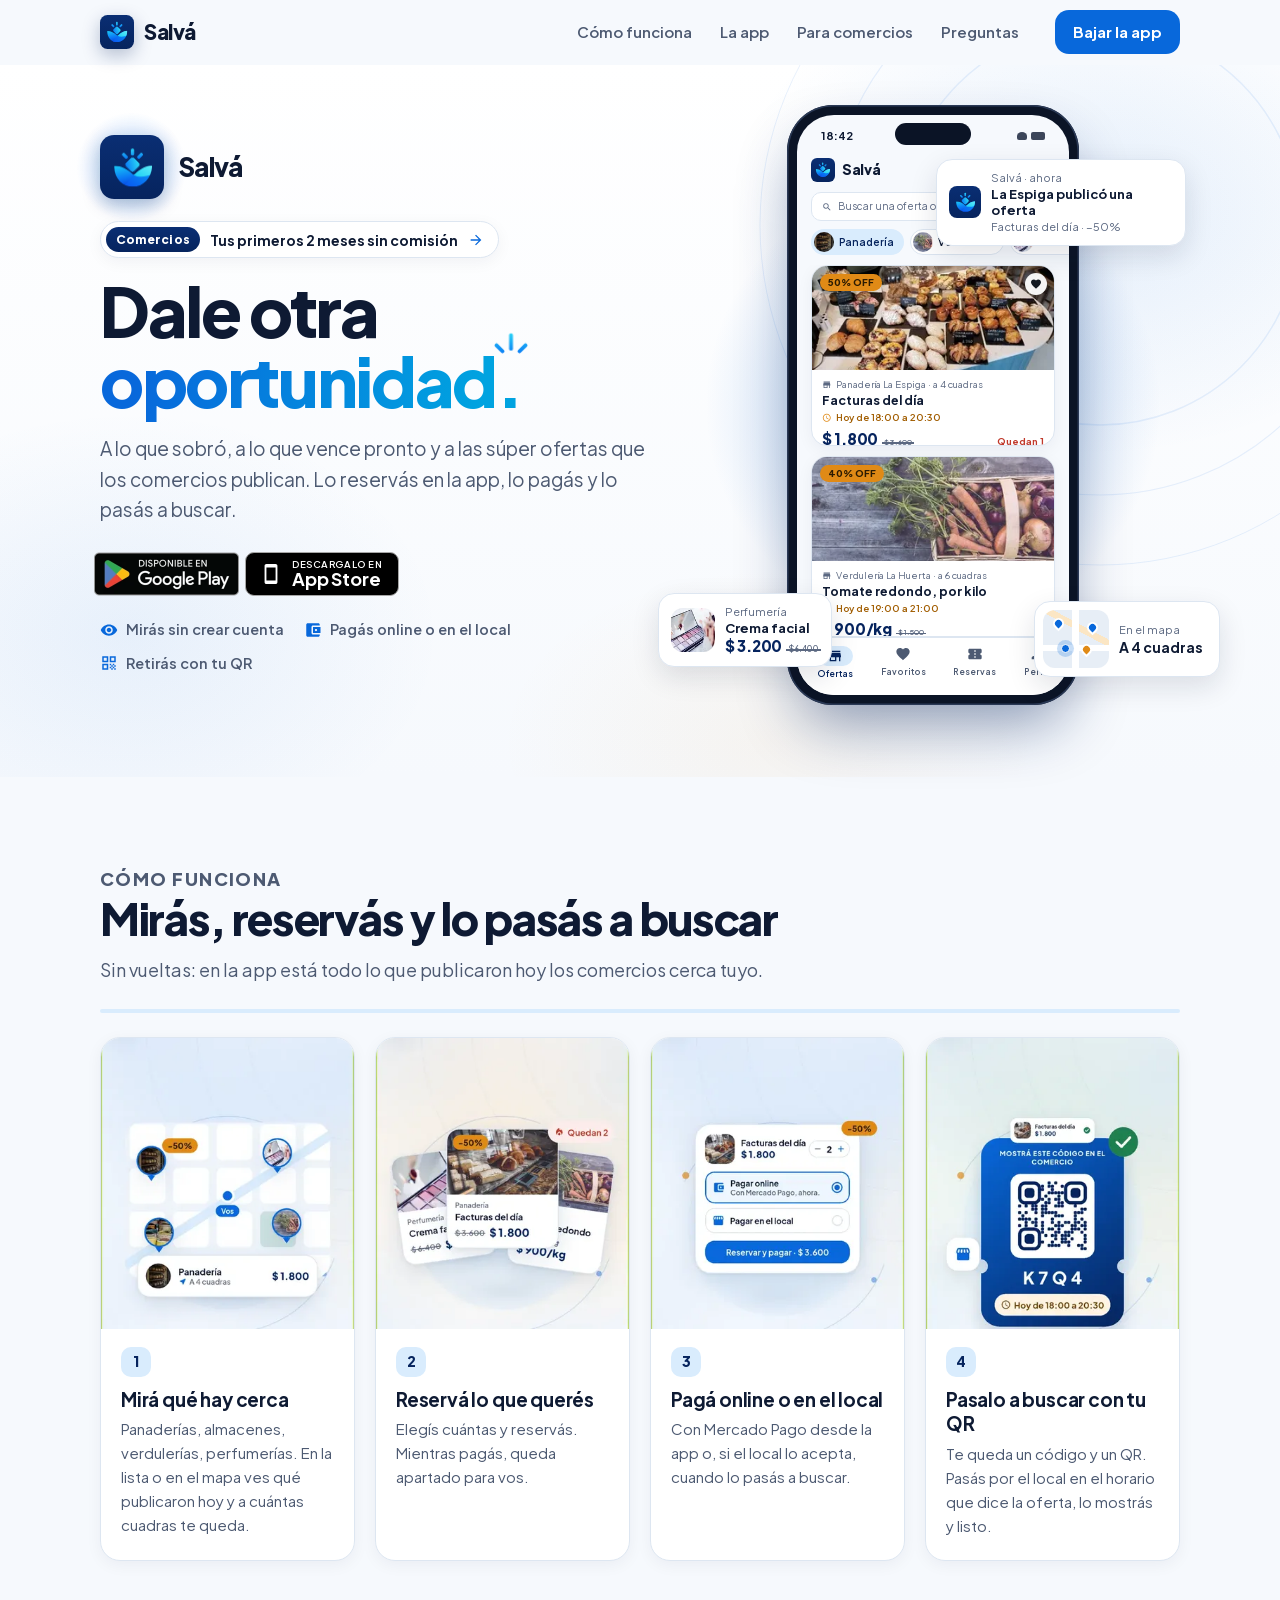
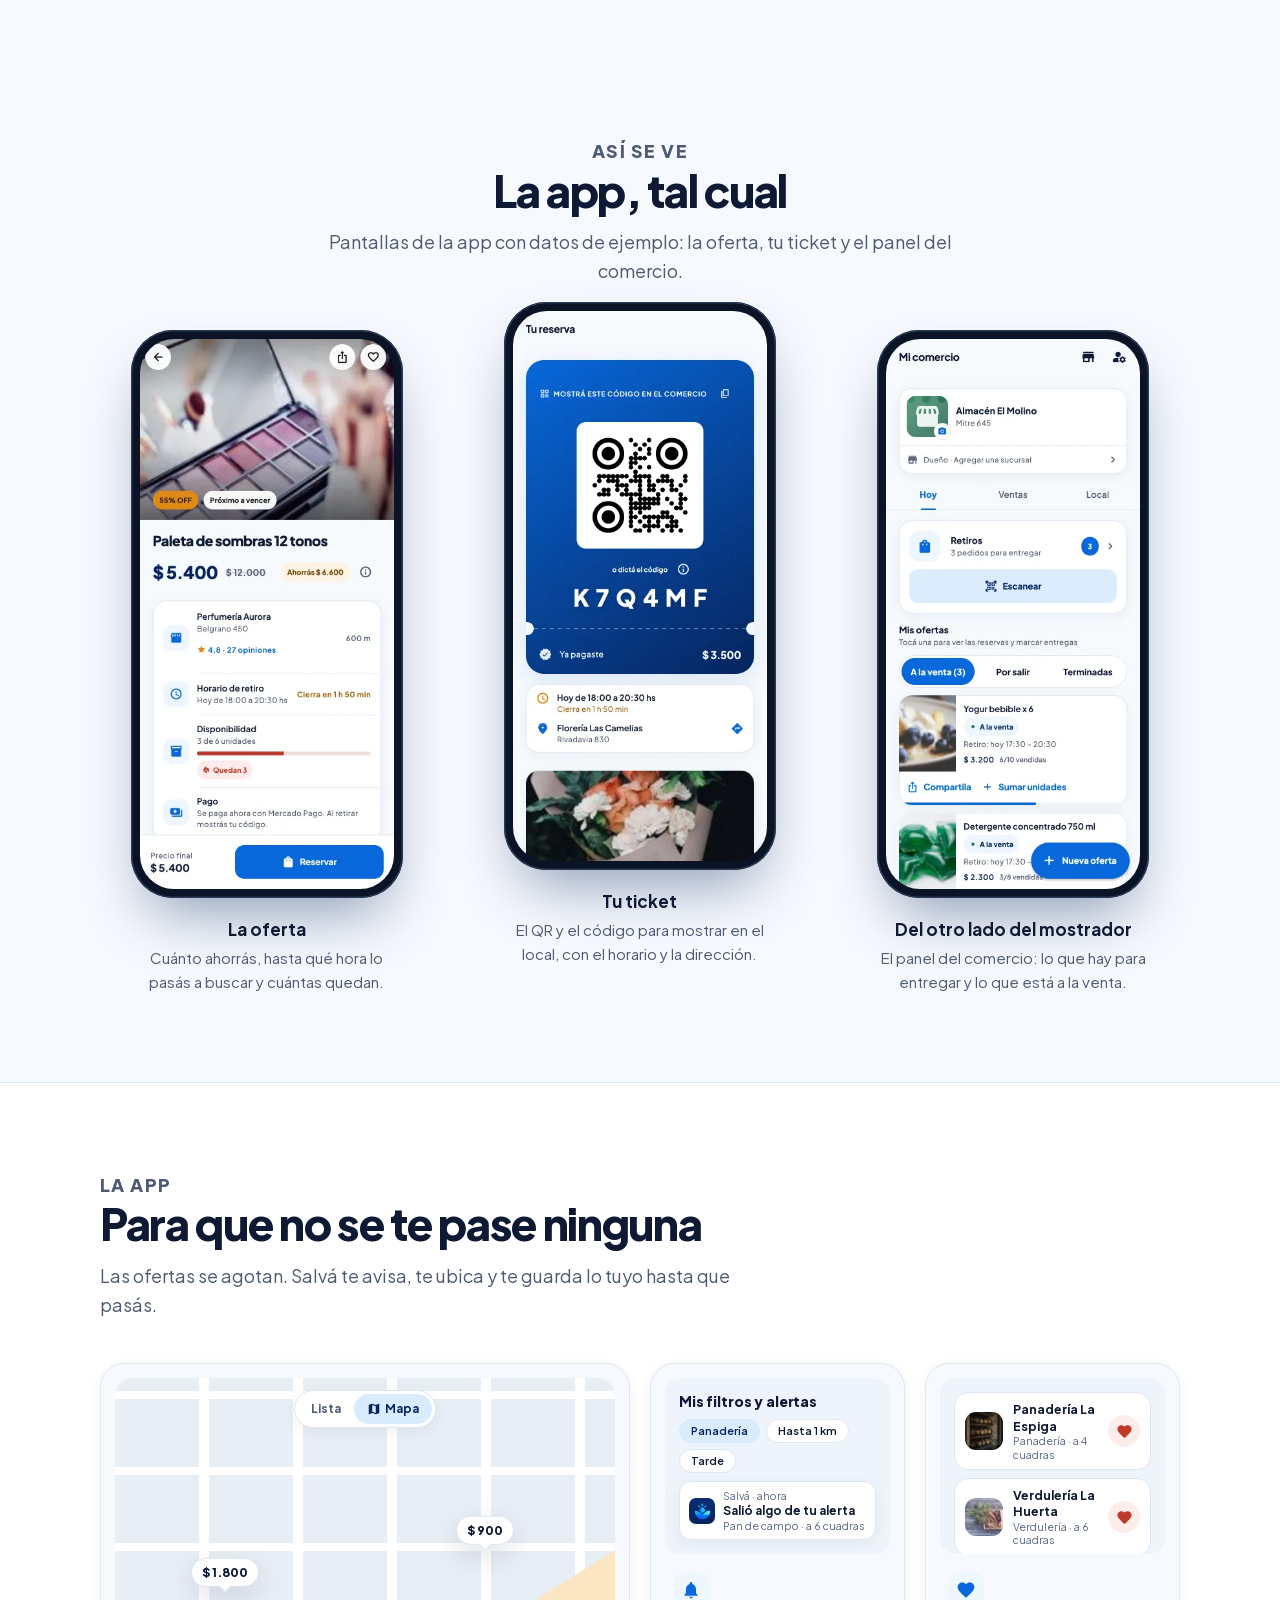
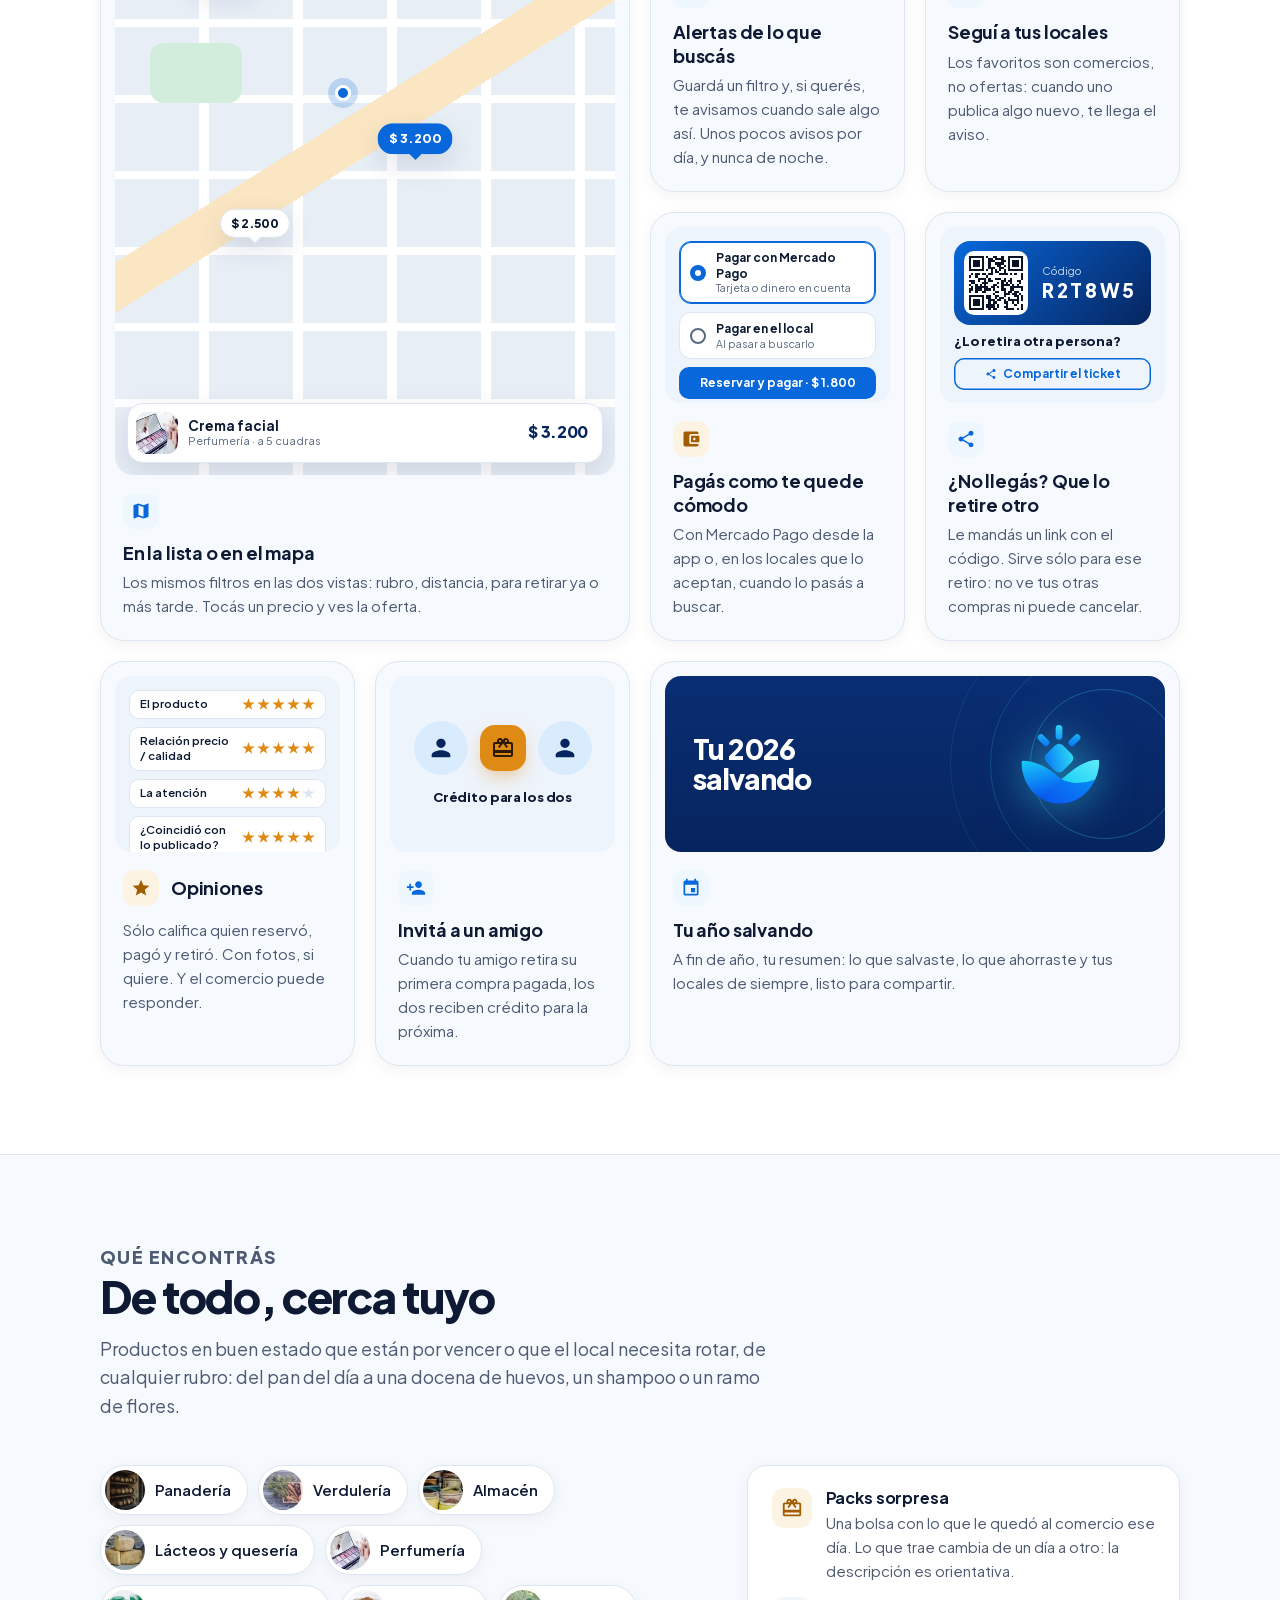
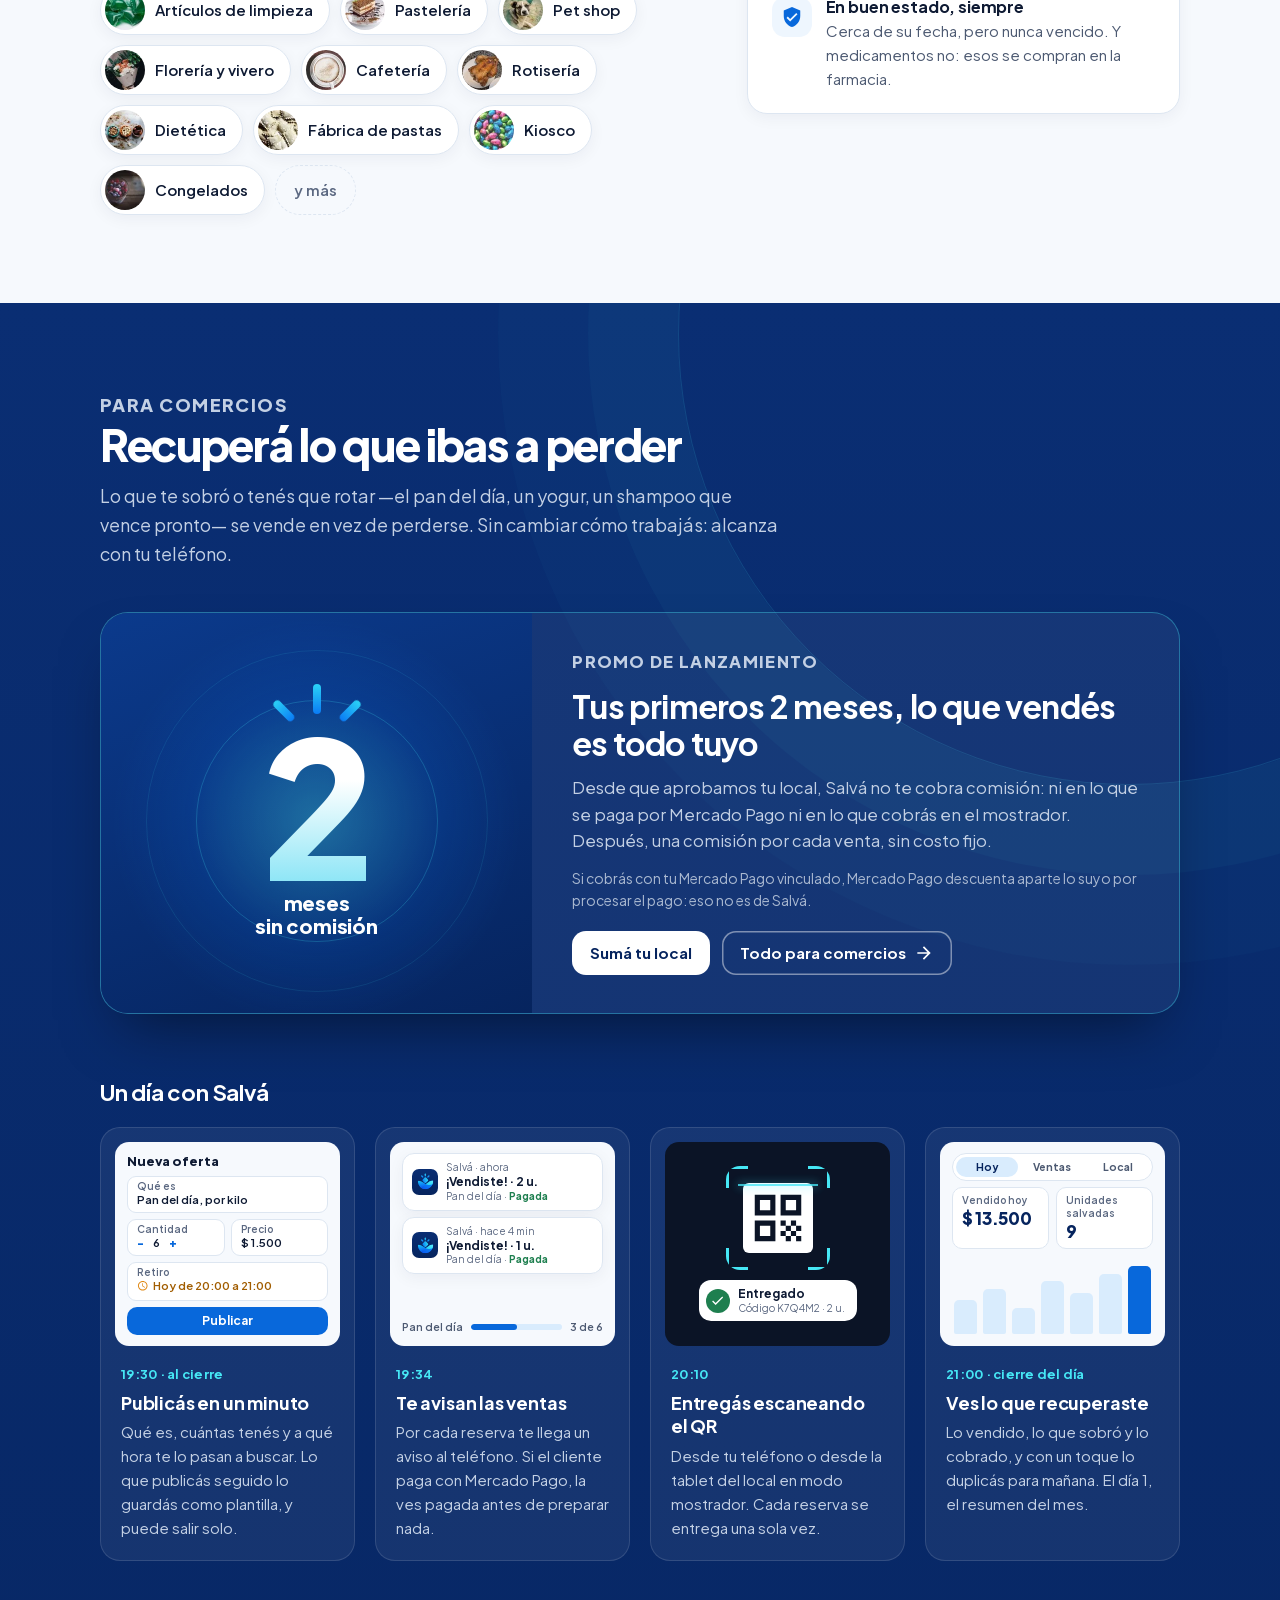
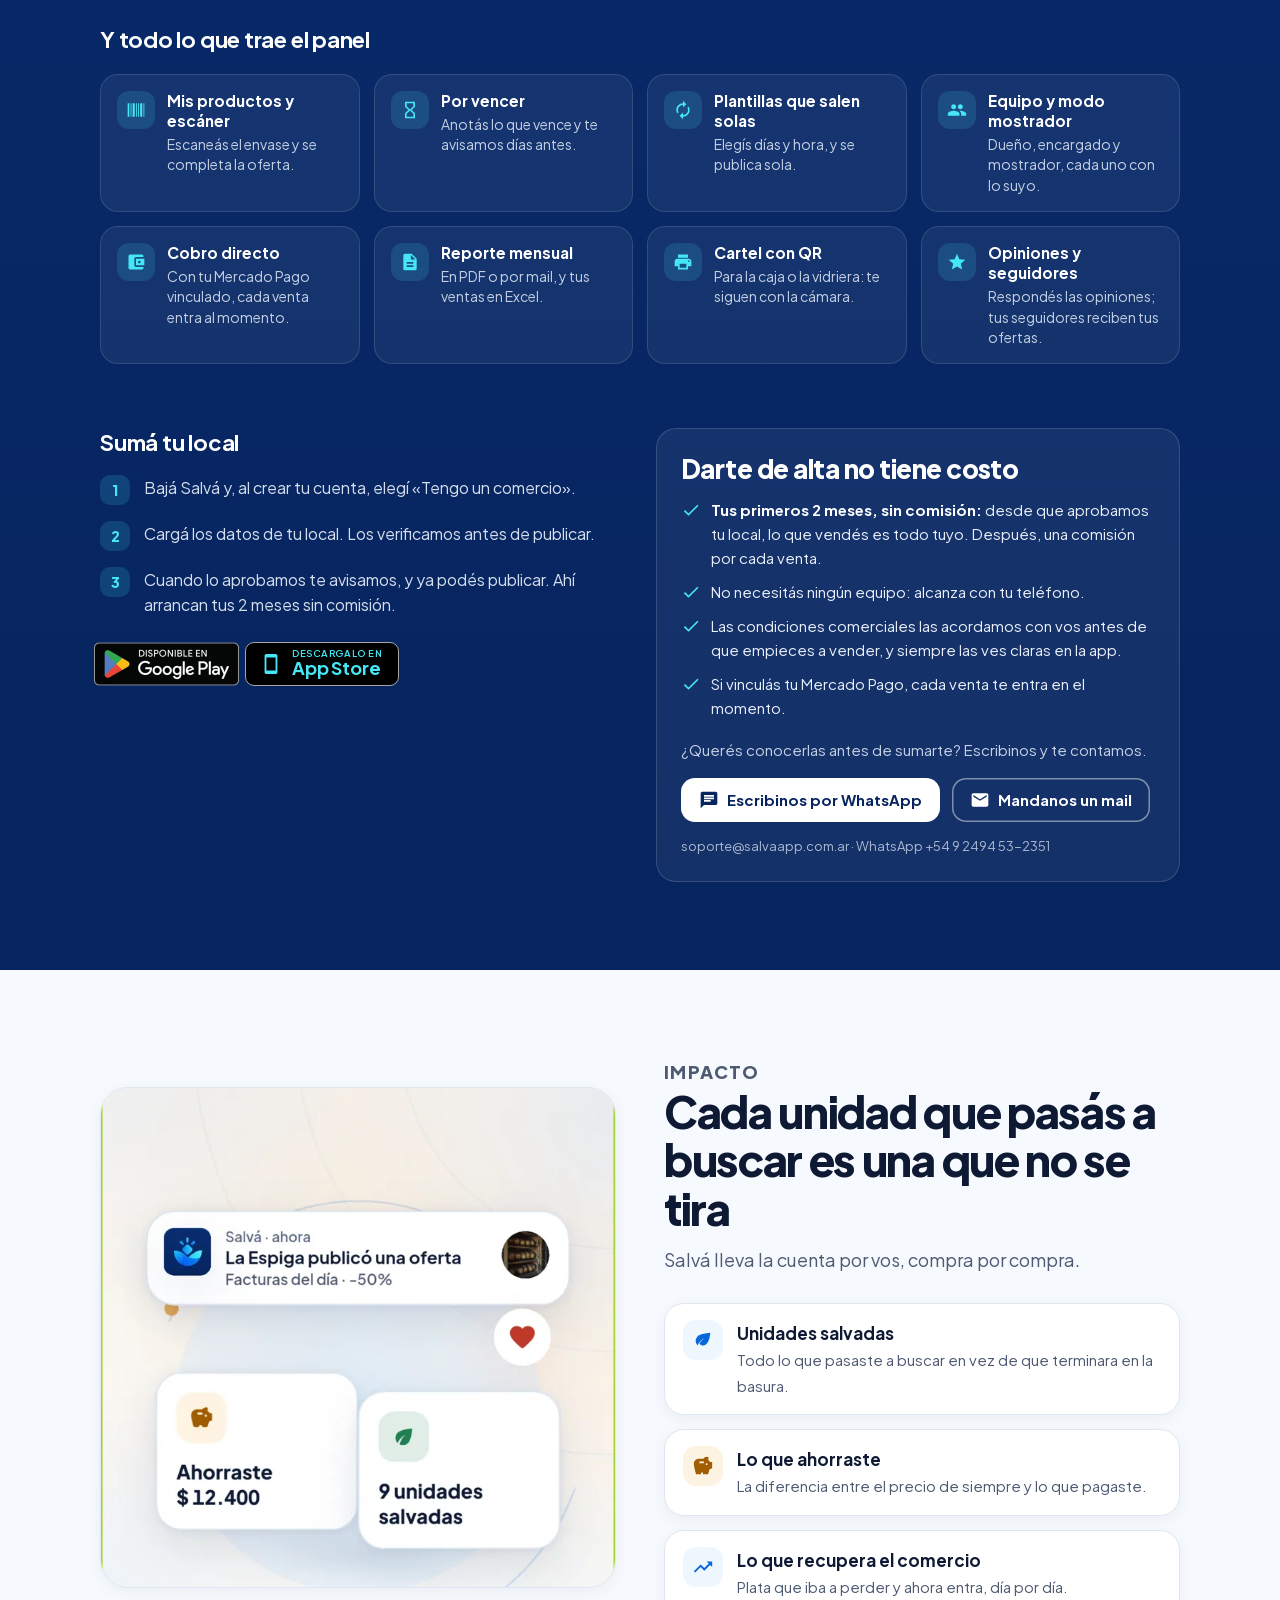
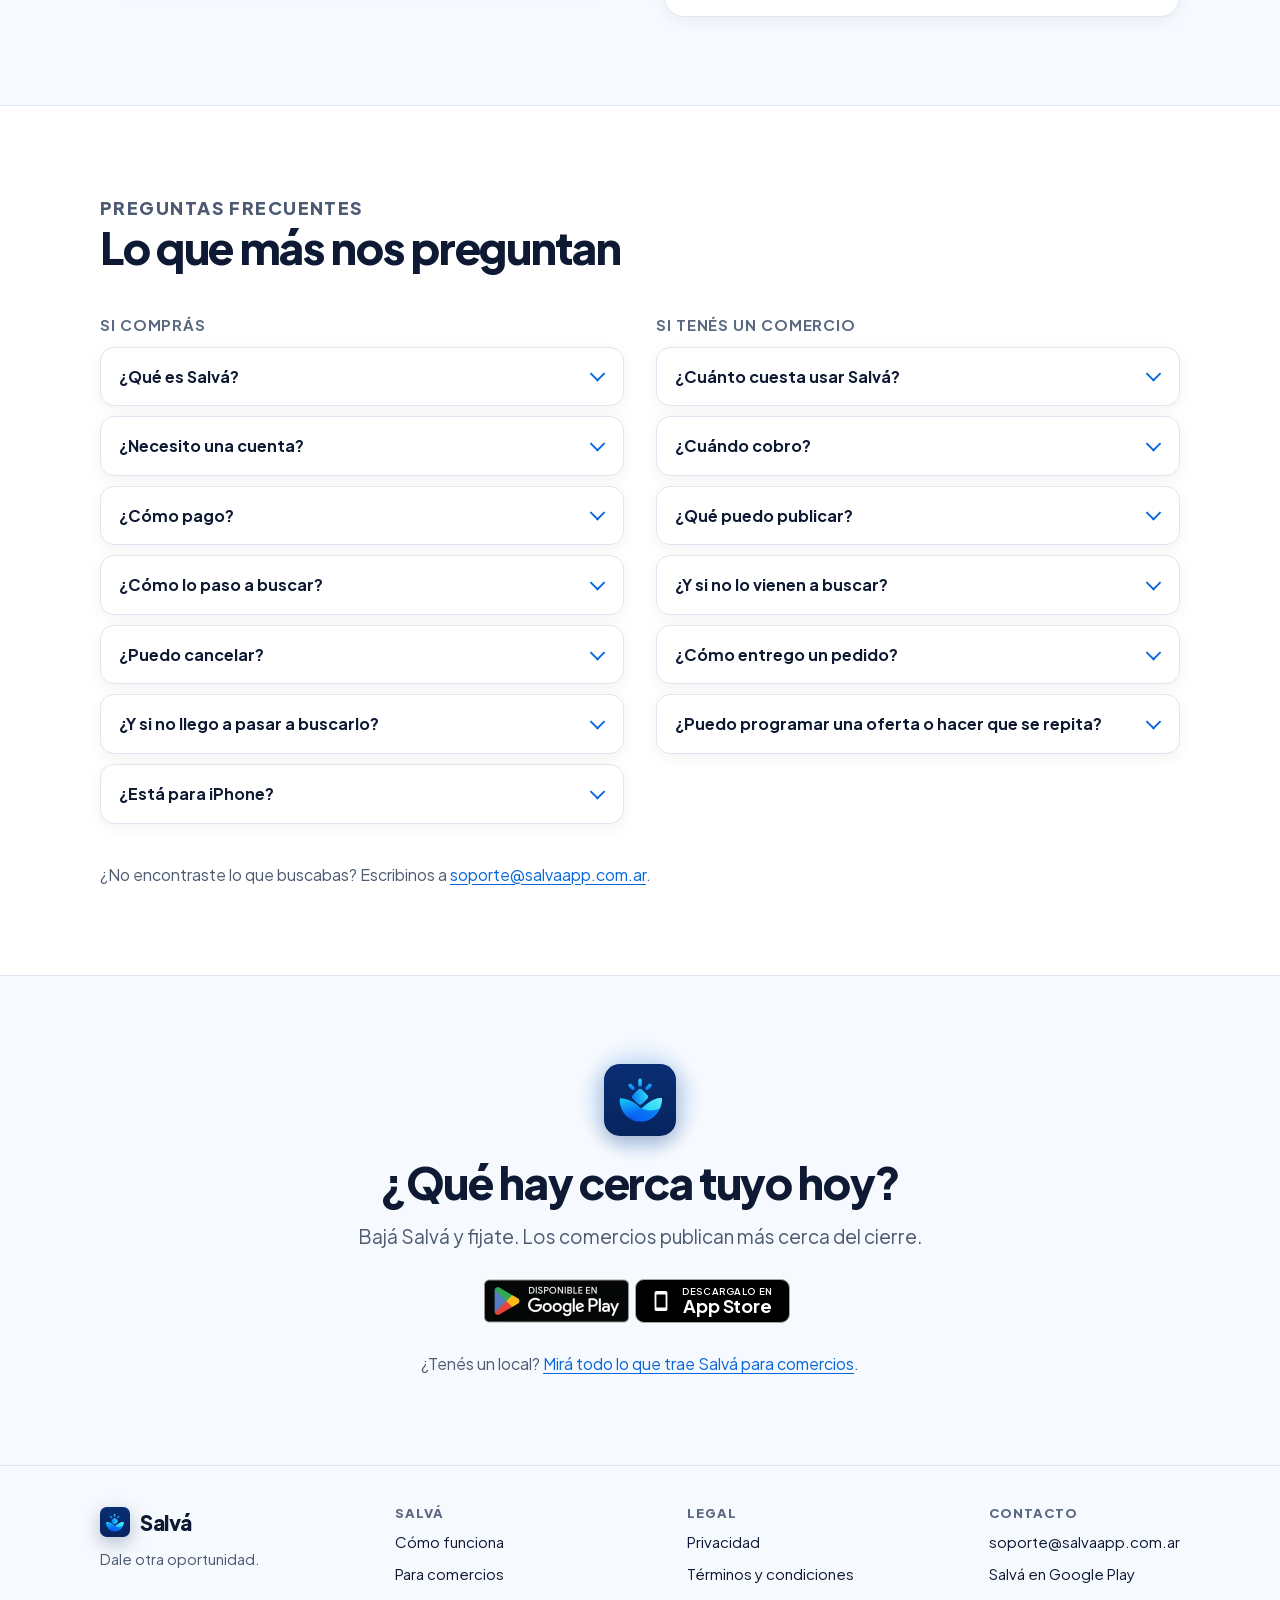
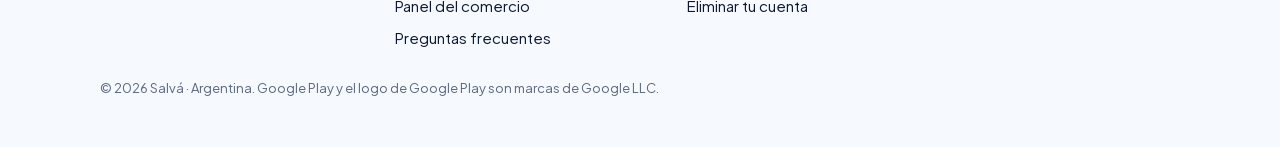
==== index.html @ a5ea133d "Sitio: capturas de la app al día, con una perfumería, una florería y un almacén Las tres capturas de" ====
<!doctype html>
<html lang="es-AR">
<head>
<meta charset="utf-8">
<meta name="viewport" content="width=device-width, initial-scale=1">
<title>Salvá · Dale otra oportunidad</title>
<meta name="description" content="Dale otra oportunidad a lo que sobró, a lo que vence pronto y a las súper ofertas que los comercios publican. Lo reservás en la app, lo pagás online o en el local y lo pasás a buscar con tu QR.">
<link rel="canonical" href="https://salvaapp.com.ar/">
<meta name="theme-color" content="#F6F9FD" media="(prefers-color-scheme: light)">
<meta name="theme-color" content="#0A1328" media="(prefers-color-scheme: dark)">

<meta property="og:site_name" content="Salvá">
<meta property="og:locale" content="es_AR">
<meta property="og:type" content="website">
<meta property="og:url" content="https://salvaapp.com.ar/">
<meta property="og:title" content="Salvá · Dale otra oportunidad">
<meta property="og:description" content="Dale otra oportunidad a lo que sobró, a lo que vence pronto y a las súper ofertas que los comercios publican. Lo reservás, lo pagás y lo pasás a buscar.">
<meta property="og:image" content="https://salvaapp.com.ar/img/og.png">
<meta property="og:image:width" content="1200">
<meta property="og:image:height" content="630">
<meta property="og:image:alt" content="Salvá. Dale otra oportunidad.">
<meta name="twitter:card" content="summary_large_image">
<meta name="twitter:title" content="Salvá · Dale otra oportunidad">
<meta name="twitter:description" content="Dale otra oportunidad a lo que sobró, a lo que vence pronto y a las súper ofertas que los comercios publican.">
<meta name="twitter:image" content="https://salvaapp.com.ar/img/og.png">

<link rel="icon" href="favicon.ico" sizes="any">
<link rel="icon" href="favicon.svg" type="image/svg+xml">
<link rel="apple-touch-icon" href="apple-touch-icon.png">
<link rel="preload" href="fuentes/plus-jakarta-sans-latin.woff2" as="font" type="font/woff2" crossorigin>
<link rel="stylesheet" href="portada.css">
<script>
  // Antes de pintar: con JS, lo que entra al hacer scroll arranca escondido.
  // Sin JS no se esconde nada.
  document.documentElement.classList.add('js');
</script>
<!-- La dirección del App Store vive en tiendas.js; tiene que ir antes que
     portada.js, que la usa para convertir los botones en links. -->
<script src="tiendas.js" defer></script>
<script src="portada.js" defer></script>
<script type="application/ld+json">
{
  "@context": "https://schema.org",
  "@graph": [
    {
      "@type": "Organization",
      "@id": "https://salvaapp.com.ar/#organizacion",
      "name": "Salvá",
      "url": "https://salvaapp.com.ar/",
      "logo": "https://salvaapp.com.ar/icono.png",
      "slogan": "Dale otra oportunidad.",
      "email": "soporte@salvaapp.com.ar",
      "areaServed": "AR",
      "sameAs": ["https://play.google.com/store/apps/details?id=com.oportia.salva", "https://apps.apple.com/ar/app/id6832731397"],
      "contactPoint": {
        "@type": "ContactPoint",
        "contactType": "customer support",
        "email": "soporte@salvaapp.com.ar",
        "availableLanguage": "es"
      }
    },
    {
      "@type": "WebSite",
      "@id": "https://salvaapp.com.ar/#sitio",
      "name": "Salvá",
      "url": "https://salvaapp.com.ar/",
      "inLanguage": "es-AR",
      "publisher": { "@id": "https://salvaapp.com.ar/#organizacion" }
    },
    {
      "@type": "MobileApplication",
      "name": "Salvá",
      "operatingSystem": "Android, iOS",
      "applicationCategory": "ShoppingApplication",
      "description": "Ofertas de lo que a los comercios les sobró o está por vencer, a precio rebajado. Se reservan en la app y se pasan a buscar por el local.",
      "url": "https://salvaapp.com.ar/",
      "installUrl": ["https://play.google.com/store/apps/details?id=com.oportia.salva", "https://apps.apple.com/ar/app/id6832731397"],
      "downloadUrl": ["https://play.google.com/store/apps/details?id=com.oportia.salva", "https://apps.apple.com/ar/app/id6832731397"],
      "inLanguage": "es-AR",
      "publisher": { "@id": "https://salvaapp.com.ar/#organizacion" },
      "offers": { "@type": "Offer", "price": "0", "priceCurrency": "ARS" }
    }
  ]
}
</script>
</head>
<body>
<a class="saltar" href="#contenido">Saltar al contenido</a>

<!-- Íconos (los de Material, como en la app) y el símbolo de la marca. -->
<svg width="0" height="0" style="position:absolute" aria-hidden="true" focusable="false">
  <defs>
    <linearGradient id="g-rayo" gradientUnits="userSpaceOnUse" x1="0" y1="4" x2="0" y2="28"><stop offset="0" stop-color="#2BD3F6"/><stop offset="1" stop-color="#0A7BF5"/></linearGradient>
    <linearGradient id="g-rombo" x1="0.8" y1="0" x2="0.2" y2="1"><stop offset="0" stop-color="#2BD8F6"/><stop offset="1" stop-color="#0A7DF5"/></linearGradient>
    <linearGradient id="g-cuenco" x1="0.1" y1="0.1" x2="0.45" y2="1"><stop offset="0" stop-color="#18C8F7"/><stop offset="0.55" stop-color="#0B78F5"/><stop offset="1" stop-color="#0739DA"/></linearGradient>
    <linearGradient id="g-medio" x1="0.9" y1="0.2" x2="0.2" y2="1"><stop offset="0" stop-color="#0897F7"/><stop offset="1" stop-color="#0A5AF0"/></linearGradient>
    <linearGradient id="g-hoja" x1="0" y1="1" x2="1" y2="0"><stop offset="0" stop-color="#18D0F5"/><stop offset="1" stop-color="#6AEEF8"/></linearGradient>
    <clipPath id="c-forma"><path d="M7,46 C22,46 38,54 49.6,65.4 Q53,69.4 56.4,65.4 C68.5,55 81,46 96,45 C97.6,45 98.2,46.6 97.9,48.4 C96,76 76,97 51,97 C26,97 6.5,77 5.4,49 C5.3,47.2 5.9,46 7,46 Z"/></clipPath>
  </defs>
  <symbol id="simbolo" viewBox="0 0 100 100">
    <g stroke="url(#g-rayo)" stroke-width="8" stroke-linecap="round" fill="none"><path d="M50,7.5 V17"/><path d="M28.5,18.5 L34.5,24.5"/><path d="M71.5,18.5 L65.5,24.5"/></g>
    <rect x="36" y="29" width="28" height="28" rx="6.5" fill="url(#g-rombo)" transform="rotate(45 50 43)"/>
    <g clip-path="url(#c-forma)"><rect x="0" y="40" width="100" height="60" fill="url(#g-cuenco)"/><path d="M53,68 C45,77 37,87 29,97 L100,100 L100,40 Z" fill="url(#g-medio)"/><path d="M53,68 C63,74 79,75 100,66 L100,40 L53,40 Z" fill="url(#g-hoja)"/></g>
  </symbol>
  <symbol id="i-reloj" viewBox="0 0 24 24"><path d="M11.99 2C6.47 2 2 6.48 2 12s4.47 10 9.99 10C17.52 22 22 17.52 22 12S17.52 2 11.99 2zM12 20c-4.42 0-8-3.58-8-8s3.58-8 8-8 8 3.58 8 8-3.58 8-8 8zm.5-13H11v6l5.25 3.15.75-1.23-4.5-2.67z"/></symbol>
  <symbol id="i-corazon" viewBox="0 0 24 24"><path d="M12 21.35l-1.45-1.32C5.4 15.36 2 12.28 2 8.5 2 5.42 4.42 3 7.5 3c1.74 0 3.41.81 4.5 2.09C13.09 3.81 14.76 3 16.5 3 19.58 3 22 5.42 22 8.5c0 3.78-3.4 6.860-8.55 11.54L12 21.35z"/></symbol>
  <symbol id="i-local" viewBox="0 0 24 24"><path d="M20 4H4v2h16V4zm1 10v-2l-1-5H4l-1 5v2h1v6h10v-6h4v6h2v-6h1zm-9 4H6v-4h6v4z"/></symbol>
  <symbol id="i-ticket" viewBox="0 0 24 24"><path d="M22 10V6c0-1.11-.9-2-2-2H4c-1.1 0-1.99.89-1.99 2v4c1.1 0 1.99.9 1.99 2s-.89 2-2 2v4c0 1.1.9 2 2 2h16c1.1 0 2-.9 2-2v-4c-1.1 0-2-.9-2-2s.9-2 2-2zm-9 7.5h-2v-2h2v2zm0-4.5h-2v-2h2v2zm0-4.5h-2v-2h2v2z"/></symbol>
  <symbol id="i-persona" viewBox="0 0 24 24"><path d="M12 12c2.21 0 4-1.79 4-4s-1.79-4-4-4-4 1.79-4 4 1.79 4 4 4zm0 2c-2.670 0-8 1.34-8 4v2h16v-2c0-2.66-5.33-4-8-4z"/></symbol>
  <symbol id="i-buscar" viewBox="0 0 24 24"><path d="M15.5 14h-.79l-.28-.27A6.47 6.47 0 0 0 16 9.5 6.5 6.5 0 1 0 9.5 16c1.61 0 3.09-.59 4.23-1.57l.27.28v.79l5 4.99L20.49 19l-4.99-5zm-6 0C7.01 14 5 11.99 5 9.5S7.01 5 9.5 5 14 7.01 14 9.5 11.99 14 9.5 14z"/></symbol>
  <symbol id="i-cerca" viewBox="0 0 24 24"><path d="M21 3L3 10.53v.98l6.84 2.65L12.48 21h.98L21 3z"/></symbol>
  <symbol id="i-check" viewBox="0 0 24 24"><path d="M9 16.17L4.83 12l-1.42 1.41L9 19 21 7l-1.41-1.41z"/></symbol>
  <symbol id="i-qr" viewBox="0 0 24 24"><path d="M3 11h8V3H3v8zm2-6h4v4H5V5zM3 21h8v-8H3v8zm2-6h4v4H5v-4zM13 3v8h8V3h-8zm6 6h-4V5h4v4zM13 13h2v2h-2zM15 15h2v2h-2zM13 17h2v2h-2zM17 17h2v2h-2zM19 19h2v2h-2zM15 19h2v2h-2zM17 13h2v2h-2zM19 15h2v2h-2z"/></symbol>
  <symbol id="i-hoja" viewBox="0 0 24 24"><path d="M6.05 8.05a7.007 7.007 0 0 0-.02 9.88c1.47-3.4 4.09-6.24 7.36-7.93A15.952 15.952 0 0 0 8.03 16C12.930 20.4 18.69 17.54 20 4c-12.12.97-14 3.95-13.95 4.05z"/></symbol>
  <symbol id="i-ahorro" viewBox="0 0 24 24"><path d="M19.83 7.5l-2.27-2.27c.07-.42.18-.81.32-1.15A1.498 1.498 0 0 0 16.5 2c-1.64 0-3.09.79-4 2h-5C4.46 4 2 6.46 2 9.5S4.5 21 4.5 21H10v-2h2v2h5.5l1.68-5.59 2.82-.94V7.5h-2.17zM13 9H8V7h5v2zm3 2c-.55 0-1-.45-1-1s.45-1 1-1 1 .45 1 1-.45 1-1 1z"/></symbol>
  <symbol id="i-sube" viewBox="0 0 24 24"><path d="M16 6l2.29 2.29-4.88 4.88-4-4L2 16.59 3.41 18l6-6 4 4 6.3-6.29L22 12V6z"/></symbol>
  <symbol id="i-regalo" viewBox="0 0 24 24"><path d="M20 6h-2.18c.11-.31.18-.65.18-1a2.996 2.996 0 0 0-5.5-1.65l-.5.67-.5-.68C10.96 2.54 10.05 2 9 2 7.34 2 6 3.34 6 5c0 .35.07.69.18 1H4c-1.11 0-1.99.89-1.99 2L2 19c0 1.11.89 2 2 2h16c1.11 0 2-.89 2-2V8c0-1.11-.89-2-2-2zm-5-2c.55 0 1 .45 1 1s-.45 1-1 1-1-.45-1-1 .45-1 1-1zM9 4c.55 0 1 .45 1 1s-.45 1-1 1-1-.45-1-1 .45-1 1-1zm11 15H4v-2h16v2zm0-5H4V8h5.08L7 10.83 8.62 12 11 8.76l1-1.36 1 1.36L15.38 12 17 10.83 14.92 8H20v6z"/></symbol>
  <symbol id="i-escudo" viewBox="0 0 24 24"><path d="M12 1L3 5v6c0 5.55 3.84 10.74 9 12 5.16-1.26 9-6.45 9-12V5l-9-4zm-2 16l-4-4 1.41-1.41L10 14.17l6.59-6.59L18 9l-8 8z"/></symbol>
  <symbol id="i-telefono" viewBox="0 0 24 24"><path d="M17 1.01L7 1c-1.1 0-2 .9-2 2v18c0 1.1.9 2 2 2h10c1.1 0 2-.9 2-2V3c0-1.1-.9-1.99-2-1.99zM17 19H7V5h10v14z"/></symbol>
  <symbol id="i-chat" viewBox="0 0 24 24"><path d="M20 2H4c-1.1 0-1.99.9-1.99 2L2 22l4-4h14c1.1 0 2-.9 2-2V4c0-1.1-.9-2-2-2zM6 9h12v2H6V9zm8 5H6v-2h8v2zm4-6H6V6h12v2z"/></symbol>
  <symbol id="i-mail" viewBox="0 0 24 24"><path d="M20 4H4c-1.1 0-1.99.9-1.99 2L2 18c0 1.1.9 2 2 2h16c1.1 0 2-.9 2-2V6c0-1.1-.9-2-2-2zm0 4l-8 5-8-5V6l8 5 8-5v2z"/></symbol>
  <symbol id="i-menu" viewBox="0 0 24 24"><path d="M3 18h18v-2H3v2zm0-5h18v-2H3v2zm0-7v2h18V6H3z"/></symbol>
  <symbol id="i-cerrar" viewBox="0 0 24 24"><path d="M19 6.41L17.59 5 12 10.59 6.41 5 5 6.41 10.59 12 5 17.59 6.41 19 12 13.41 17.59 19 19 17.59 13.41 12z"/></symbol>
  <symbol id="i-mapa" viewBox="0 0 24 24"><path d="M20.5 3l-.16.03L15 5.1 9 3 3.36 4.9c-.21.07-.36.25-.36.48V20.5c0 .28.22.5.5.5l.16-.03L9 18.9l6 2.1 5.64-1.9c.21-.07.36-.25.36-.48V3.5c0-.28-.22-.5-.5-.5zM15 19l-6-2.11V5l6 2.11V19z"/></symbol>
  <symbol id="i-campana" viewBox="0 0 24 24"><path d="M12 22c1.1 0 2-.9 2-2h-4c0 1.1.89 2 2 2zm6-6v-5c0-3.070-1.64-5.64-4.5-6.32V4c0-.83-.67-1.5-1.5-1.5s-1.5.67-1.5 1.5v.68C7.63 5.36 6 7.92 6 11v5l-2 2v1h16v-1l-2-2z"/></symbol>
  <symbol id="i-estrella" viewBox="0 0 24 24"><path d="M12 17.27L18.18 21l-1.64-7.03L22 9.24l-7.19-.61L12 2 9.19 8.63 2 9.24l5.46 4.73L5.82 21z"/></symbol>
  <symbol id="i-compartir" viewBox="0 0 24 24"><path d="M18 16.08c-.76 0-1.44.3-1.96.77L8.91 12.7c.05-.23.09-.46.09-.7s-.04-.47-.09-.7l7.05-4.11c.54.5 1.25.81 2.04.81 1.66 0 3-1.34 3-3s-1.34-3-3-3-3 1.34-3 3c0 .24.04.47.09.7L8.04 9.81C7.5 9.31 6.79 9 6 9c-1.66 0-3 1.34-3 3s1.34 3 3 3c.79 0 1.5-.31 2.04-.81l7.12 4.16c-.05.21-.08.43-.08.65 0 1.61 1.31 2.92 2.92 2.92s2.92-1.31 2.92-2.92-1.310-2.92-2.92-2.92z"/></symbol>
  <symbol id="i-sumar-persona" viewBox="0 0 24 24"><path d="M15 12c2.21 0 4-1.79 4-4s-1.79-4-4-4-4 1.79-4 4 1.79 4 4 4zm-9-2V7H4v3H1v2h3v3h2v-3h3v-2H6zm9 4c-2.67 0-8 1.34-8 4v2h16v-2c0-2.66-5.33-4-8-4z"/></symbol>
  <symbol id="i-calendario" viewBox="0 0 24 24"><path d="M17 12h-5v5h5v-5zM16 1v2H8V1H6v2H5c-1.11 0-1.99.9-1.99 2L3 19c0 1.1.89 2 2 2h14c1.1 0 2-.9 2-2V5c0-1.1-.9-2-2-2h-1V1h-2zm3 18H5V8h14v11z"/></symbol>
  <symbol id="i-barras-codigo" viewBox="0 0 24 24"><path d="M2 4h2v16H2zM5.5 4h1v16h-1zM8 4h2.5v16H8zM12 4h1v16h-1zM14.5 4h1v16h-1zM17 4h2.5v16H17zM21 4h1v16h-1z"/></symbol>
  <symbol id="i-lista" viewBox="0 0 24 24"><path d="M3 13h2v-2H3v2zm0 4h2v-2H3v2zm0-8h2V7H3v2zm4 4h14v-2H7v2zm0 4h14v-2H7v2zM7 7v2h14V7H7z"/></symbol>
  <symbol id="i-reloj-arena" viewBox="0 0 24 24"><path d="M6 2v6h.01L6 8.01 10 12l-4 4 .01.01H6V22h12v-5.99h-.01L18 16l-4-4 4-3.99-.01-.01H18V2H6zm10 14.5V20H8v-3.5l4-4 4 4zm-4-5l-4-4V4h8v3.5l-4 4z"/></symbol>
  <symbol id="i-grafico" viewBox="0 0 24 24"><path d="M5 9.2h3V19H5zM10.6 5h2.8v14h-2.8zm5.6 8H19v6h-2.8z"/></symbol>
  <symbol id="i-equipo" viewBox="0 0 24 24"><path d="M16 11c1.66 0 2.99-1.34 2.99-3S17.66 5 16 5c-1.66 0-3 1.34-3 3s1.34 3 3 3zm-8 0c1.66 0 2.99-1.34 2.99-3S9.66 5 8 5C6.34 5 5 6.34 5 8s1.34 3 3 3zm0 2c-2.33 0-7 1.17-7 3.5V19h14v-2.5c0-2.33-4.67-3.5-7-3.5zm8 0c-.29 0-.62.02-.97.05 1.16.84 1.97 1.97 1.97 3.45V19h6v-2.5c0-2.33-4.67-3.5-7-3.5z"/></symbol>
  <symbol id="i-tablet" viewBox="0 0 24 24"><path d="M21 4H3c-1.1 0-2 .9-2 2v12c0 1.1.9 2 2 2h18c1.1 0 1.99-.9 1.99-2L23 6c0-1.1-.9-2-2-2zm-2 14H5V6h14v12z"/></symbol>
  <symbol id="i-imprimir" viewBox="0 0 24 24"><path d="M19 8H5c-1.66 0-3 1.34-3 3v6h4v4h12v-4h4v-6c0-1.66-1.34-3-3-3zm-3 11H8v-5h8v5zm3-7c-.55 0-1-.45-1-1s.45-1 1-1 1 .45 1 1-.45 1-1 1zm-1-9H6v4h12V3z"/></symbol>
  <symbol id="i-documento" viewBox="0 0 24 24"><path d="M14 2H6c-1.1 0-1.99.9-1.99 2L4 20c0 1.1.89 2 1.99 2H18c1.1 0 2-.9 2-2V8l-6-6zm2 16H8v-2h8v2zm0-4H8v-2h8v2zm-3-5V3.5L18.5 9H13z"/></symbol>
  <symbol id="i-billetera" viewBox="0 0 24 24"><path d="M21 18v1c0 1.1-.9 2-2 2H5c-1.11 0-2-.9-2-2V5c0-1.1.89-2 2-2h14c1.1 0 2 .9 2 2v1h-9c-1.11 0-2 .9-2 2v8c0 1.1.89 2 2 2h9zm-9-2h10V8H12v8zm4-2.5c-.83 0-1.5-.67-1.5-1.5s.67-1.5 1.5-1.5 1.5.67 1.5 1.5-.67 1.5-1.5 1.5z"/></symbol>
  <symbol id="i-ojo" viewBox="0 0 24 24"><path d="M12 4.5C7 4.5 2.73 7.61 1 12c1.73 4.39 6 7.5 11 7.5s9.27-3.11 11-7.5c-1.73-4.39-6-7.5-11-7.5zM12 17c-2.76 0-5-2.24-5-5s2.24-5 5-5 5 2.24 5 5-2.24 5-5 5zm0-8c-1.66 0-3 1.34-3 3s1.34 3 3 3 3-1.34 3-3-1.34-3-3-3z"/></symbol>
  <symbol id="i-repetir" viewBox="0 0 24 24"><path d="M12 6v3l4-4-4-4v3c-4.42 0-8 3.58-8 8 0 1.57.46 3.03 1.24 4.26L6.7 14.8A5.87 5.87 0 0 1 6 12c0-3.31 2.69-6 6-6zm6.76 1.74L17.3 9.2c.44.84.7 1.79.7 2.8 0 3.31-2.69 6-6 6v-3l-4 4 4 4v-3c4.42 0 8-3.58 8-8 0-1.57-.46-3.03-1.24-4.26z"/></symbol>
  <symbol id="i-flecha" viewBox="0 0 24 24"><path d="M12 4l-1.41 1.41L16.17 11H4v2h12.17l-5.58 5.59L12 20l8-8z"/></symbol>
  <symbol id="i-candado" viewBox="0 0 24 24"><path d="M18 8h-1V6c0-2.76-2.24-5-5-5S7 3.24 7 6v2H6c-1.1 0-2 .9-2 2v10c0 1.1.9 2 2 2h12c1.1 0 2-.9 2-2V10c0-1.1-.9-2-2-2zm-6 9c-1.1 0-2-.9-2-2s.9-2 2-2 2 .9 2 2-.9 2-2 2zm3.1-9H8.9V6c0-1.71 1.39-3.1 3.1-3.1 1.71 0 3.1 1.39 3.1 3.1v2z"/></symbol>
  <symbol id="i-pin" viewBox="0 0 24 24"><path d="M12 2C8.13 2 5 5.13 5 9c0 5.25 7 13 7 13s7-7.75 7-13c0-3.87-3.13-7-7-7zm0 9.5a2.5 2.5 0 0 1 0-5 2.5 2.5 0 0 1 0 5z"/></symbol>
</svg>

<header class="cabecera" id="cabecera">
  <div class="contenedor">
    <a class="lockup" href="./" aria-label="Salvá, inicio">
      <span class="marca-tile" style="--t:34px"><svg viewBox="0 0 100 100" aria-hidden="true"><use href="#simbolo" width="100" height="100"/></svg></span>
      Salvá
    </a>
    <nav class="menu" id="menu" aria-label="Secciones">
      <a href="#como-funciona">Cómo funciona</a>
      <a href="#la-app">La app</a>
      <a href="#comercios">Para comercios</a>
      <a href="#preguntas">Preguntas</a>
    </nav>
    <a class="boton" href="#bajar">Bajar la app</a>
    <button class="boton-menu" type="button" aria-expanded="false" aria-controls="menu" aria-label="Menú">
      <svg class="icono abrir" aria-hidden="true"><use href="#i-menu"/></svg>
      <svg class="icono cerrar" aria-hidden="true"><use href="#i-cerrar"/></svg>
    </button>
  </div>
</header>

<main id="contenido">

  <!-- ===== Hero ===== -->
  <section class="hero" aria-labelledby="titulo-hero">
    <div class="fondo-abstracto" aria-hidden="true">
      <svg viewBox="0 0 720 720"><circle cx="360" cy="360" r="200" stroke-width="1.5"/><circle cx="360" cy="360" r="270" stroke-width="1.2"/><circle cx="360" cy="360" r="340" stroke-width="1"/></svg>
    </div>
    <div class="contenedor">
      <div class="hero-texto">
        <div class="hero-marca" data-entrada style="--i:0">
          <span class="sol-envoltorio">
            <span class="sol-halo" aria-hidden="true"></span>
            <span class="sol-anillo" aria-hidden="true"></span>
            <span class="marca-tile" style="--t:64px">
              <svg class="sol" viewBox="0 0 100 100" role="img" aria-label="Logo de Salvá">
                <g stroke="url(#g-rayo)" stroke-width="8" stroke-linecap="round" fill="none">
                  <path class="rayo r1" d="M50,17 V7.5"/>
                  <path class="rayo r2" d="M34.5,24.5 L28.5,18.5"/>
                  <path class="rayo r3" d="M65.5,24.5 L71.5,18.5"/>
                </g>
                <rect class="rombo" x="36" y="29" width="28" height="28" rx="6.5" fill="url(#g-rombo)" transform="rotate(45 50 43)"/>
                <g clip-path="url(#c-forma)"><rect x="0" y="40" width="100" height="60" fill="url(#g-cuenco)"/><path d="M53,68 C45,77 37,87 29,97 L100,100 L100,40 Z" fill="url(#g-medio)"/><path d="M53,68 C63,74 79,75 100,66 L100,40 L53,40 Z" fill="url(#g-hoja)"/></g>
              </svg>
            </span>
          </span>
          <span class="nombre">Salvá</span>
        </div>
        <!-- La promo para comercios va arriba de todo: quien llega con un
             local tiene que verla sin bajar, y quien compra la saltea. -->
        <a class="cinta-promo" href="para-comercios.html#promo" data-entrada style="--i:1">
          <span class="cinta-tag">Comercios</span>
          <span><span class="solo-ancho">Tus primeros </span>2 meses sin comisión</span>
          <svg class="icono" aria-hidden="true"><use href="#i-flecha"/></svg>
        </a>
        <h1 id="titulo-hero" data-entrada style="--i:2">Dale otra <span class="destacado">oportunidad.<svg class="chispas" viewBox="0 0 40 40" aria-hidden="true"><g stroke="url(#g-rayo)" stroke-width="4.5" stroke-linecap="round" fill="none"><path class="ch c1" d="M20,22 V6"/><path class="ch c2" d="M10,25 L3,18"/><path class="ch c3" d="M30,25 L37,18"/></g></svg></span></h1>
        <p class="bajada" data-entrada style="--i:3">A lo que sobró, a lo que vence pronto y a las súper ofertas que los comercios publican. Lo reservás en la app, lo pagás y lo pasás a buscar.</p>
        <div class="tiendas" id="bajar" data-entrada style="--i:4">
          <a class="tienda tienda-play" href="https://play.google.com/store/apps/details?id=com.oportia.salva">
            <img src="img/google-play-es-290.webp" srcset="img/google-play-es-290.webp 290w, img/google-play-es.png 646w" sizes="145px" width="646" height="250" alt="Disponible en Google Play">
          </a>
          <span class="tienda tienda-ios" data-app-store>
            <svg class="icono" aria-hidden="true"><use href="#i-telefono"/></svg>
            <span><small>Descargalo en</small><b>App Store</b></span>
          </span>
        </div>
        <ul class="beneficios" data-entrada style="--i:5">
          <li><svg class="icono" aria-hidden="true"><use href="#i-ojo"/></svg>Mirás sin crear cuenta</li>
          <li><svg class="icono" aria-hidden="true"><use href="#i-billetera"/></svg>Pagás online o en el local</li>
          <li><svg class="icono" aria-hidden="true"><use href="#i-qr"/></svg>Retirás con tu QR</li>
        </ul>
      </div>

      <div class="escena" role="img" aria-label="La app de Salvá: ofertas cerca tuyo, como unas facturas del día a mitad de precio en una panadería. Se reserva una y queda el código con el QR para pasar a buscarla.">
        <div class="halo-escena" aria-hidden="true"></div>
        <div class="telefono" aria-hidden="true" data-entrada style="--i:2">
          <div class="pantalla">
            <div class="barra-estado"><span>18:42</span><span><i></i><i></i></span></div>
            <div class="app-barra">
              <span class="marca-tile"><svg viewBox="0 0 100 100"><use href="#simbolo" width="100" height="100"/></svg></span>
              <strong>Salvá</strong>
              <span class="ubicacion"><svg class="icono"><use href="#i-cerca"/></svg>Cerca tuyo</span>
            </div>
            <div class="buscador"><svg class="icono"><use href="#i-buscar"/></svg>Buscar una oferta o un comercio</div>
            <div class="chips">
              <span class="chip activo"><img src="img/rubros/bakery.webp" srcset="img/rubros/bakery-80.webp 80w, img/rubros/bakery.webp 160w" sizes="20px" width="160" height="160" alt="">Panadería</span>
              <span class="chip"><img src="img/rubros/greengrocer.webp" srcset="img/rubros/greengrocer-80.webp 80w, img/rubros/greengrocer.webp 160w" sizes="20px" width="160" height="160" alt="">Verdulería</span>
              <span class="chip"><img src="img/rubros/perfumery.webp" srcset="img/rubros/perfumery-80.webp 80w, img/rubros/perfumery.webp 160w" sizes="20px" width="160" height="160" alt="">Perfumería</span>
            </div>
            <div class="feed">
              <div class="oferta" data-tachar>
                <div class="foto">
                  <img src="img/fotos/facturas.webp" srcset="img/fotos/facturas-280.webp 280w, img/fotos/facturas.webp 560w" sizes="264px" width="560" height="320" alt="" fetchpriority="high">
                  <span class="pildora">50% OFF</span>
                  <span class="corazon"><svg class="icono"><use href="#i-corazon"/></svg></span>
                </div>
                <div class="datos">
                  <div class="local"><svg class="icono"><use href="#i-local"/></svg>Panadería La Espiga · a 4 cuadras</div>
                  <div class="titulo">Facturas del día</div>
                  <div class="horario"><svg class="icono"><use href="#i-reloj"/></svg>Hoy de 18:00 a 20:30</div>
                  <div class="pie"><span class="precio nuevo">$&nbsp;1.800</span><span class="antes">$&nbsp;3.600</span><span class="quedan"><span class="q2">Quedan 2</span><span class="q1">Quedan 1</span></span></div>
                </div>
              </div>
              <div class="oferta">
                <div class="foto">
                  <img src="img/fotos/verduras.webp" srcset="img/fotos/verduras-280.webp 280w, img/fotos/verduras.webp 560w" sizes="264px" width="560" height="320" alt="">
                  <span class="pildora">40% OFF</span>
                </div>
                <div class="datos">
                  <div class="local"><svg class="icono"><use href="#i-local"/></svg>Verdulería La Huerta · a 6 cuadras</div>
                  <div class="titulo">Tomate redondo, por kilo</div>
                  <div class="horario"><svg class="icono"><use href="#i-reloj"/></svg>Hoy de 19:00 a 21:00</div>
                  <div class="pie"><span class="precio">$&nbsp;900/kg</span><span class="antes">$&nbsp;1.500</span></div>
                </div>
              </div>
            </div>
            <div class="snack"><span class="ok"><svg class="icono"><use href="#i-check"/></svg></span>Pagaste · Facturas del día</div>
            <div class="nav-app">
              <span class="activo"><svg class="icono"><use href="#i-local"/></svg>Ofertas</span>
              <span><svg class="icono"><use href="#i-corazon"/></svg>Favoritos</span>
              <span><svg class="icono"><use href="#i-ticket"/></svg>Reservas</span>
              <span><svg class="icono"><use href="#i-persona"/></svg>Perfil</span>
            </div>

            <!-- El final de la escena: después de pagar, el ticket sube
                 sobre el listado, como en la app. Una sola vez. -->
            <div class="pantalla-ticket">
              <div class="pt-barra"><strong>Tu reserva</strong><span class="pt-estado">Pagada</span></div>
              <div class="pt-ticket">
                <span class="pt-rotulo">MOSTRÁ ESTE CÓDIGO EN EL COMERCIO</span>
                <span class="pt-qr" data-qr="K7Q4M2"><svg class="qr-respaldo"><use href="#i-qr"/></svg></span>
                <span class="pt-codigo">K7Q4M2</span>
                <span class="pt-horario"><svg class="icono"><use href="#i-reloj"/></svg>Hoy de 18:00 a 20:30</span>
              </div>
              <div class="pt-datos">
                <strong>Facturas del día · 1 u.</strong>
                <span>Panadería La Espiga · a 4 cuadras</span>
              </div>
              <div class="pt-acciones">
                <span><svg class="icono"><use href="#i-cerca"/></svg>Cómo llegar</span>
                <span><svg class="icono"><use href="#i-compartir"/></svg>Compartir el ticket</span>
                <span class="ancho"><svg class="icono"><use href="#i-calendario"/></svg>Agregar al calendario</span>
              </div>
            </div>
          </div>
        </div>

        <div class="flotante f-aviso" aria-hidden="true" data-entrada style="--i:5">
          <span class="marca-tile"><svg viewBox="0 0 100 100"><use href="#simbolo" width="100" height="100"/></svg></span>
          <span><span class="tenue">Salvá · ahora</span><strong>La Espiga publicó una oferta</strong><span class="tenue">Facturas del día · −50%</span></span>
        </div>
        <div class="flotante f-crema" aria-hidden="true" data-entrada style="--i:6" data-tachar>
          <img src="img/rubros/perfumery.webp" srcset="img/rubros/perfumery-80.webp 80w, img/rubros/perfumery.webp 160w" sizes="44px" width="160" height="160" alt="">
          <span><span class="tenue">Perfumería</span><strong>Crema facial</strong><span class="precio nuevo">$&nbsp;3.200</span> <span class="antes">$&nbsp;6.400</span></span>
        </div>
        <div class="flotante f-mapa" aria-hidden="true" data-entrada style="--i:7">
          <div class="mini-mapa">
            <i class="pin p1"></i><i class="pin p2"></i><i class="pin p3 activo"></i>
            <i class="yo"></i>
          </div>
          <span><span class="tenue">En el mapa</span><strong>A 4 cuadras</strong></span>
        </div>
      </div>
    </div>
  </section>

  <!-- ===== Cómo funciona ===== -->
  <section class="seccion" id="como-funciona" aria-labelledby="titulo-como">
    <div class="contenedor">
      <div class="encabezado" data-entrada>
        <p class="sobretitulo">Cómo funciona</p>
        <h2 id="titulo-como">Mirás, reservás y lo pasás a buscar</h2>
        <p>Sin vueltas: en la app está todo lo que publicaron hoy los comercios cerca tuyo.</p>
      </div>
      <div class="recorrido" aria-hidden="true"><i></i></div>
      <ol class="pasos">
        <li class="paso" data-entrada style="--i:0">
          <figure><img src="img/app/paso-cerca.webp" srcset="img/app/paso-cerca-360.webp 360w, img/app/paso-cerca.webp 720w" sizes="(max-width: 600px) 38vw, (max-width: 1020px) 46vw, 256px" width="720" height="827" loading="lazy" decoding="async" alt="El mapa de Salvá con comercios cerca y una panadería a cuatro cuadras."></figure>
          <div class="texto"><span class="numero">1</span><h3>Mirá qué hay cerca</h3><p>Panaderías, almacenes, verdulerías, perfumerías. En la lista o en el mapa ves qué publicaron hoy y a cuántas cuadras te queda.</p></div>
        </li>
        <li class="paso" data-entrada style="--i:1">
          <figure><img src="img/app/paso-ofertas.webp" srcset="img/app/paso-ofertas-360.webp 360w, img/app/paso-ofertas.webp 720w" sizes="(max-width: 600px) 38vw, (max-width: 1020px) 46vw, 256px" width="720" height="827" loading="lazy" decoding="async" alt="Tarjetas de ofertas: facturas del día a mitad de precio, una crema facial y tomate por kilo."></figure>
          <div class="texto"><span class="numero">2</span><h3>Reservá lo que querés</h3><p>Elegís cuántas y reservás. Mientras pagás, queda apartado para vos.</p></div>
        </li>
        <li class="paso" data-entrada style="--i:2">
          <figure><img src="img/app/paso-reserva.webp" srcset="img/app/paso-reserva-360.webp 360w, img/app/paso-reserva.webp 720w" sizes="(max-width: 600px) 38vw, (max-width: 1020px) 46vw, 256px" width="720" height="827" loading="lazy" decoding="async" alt="La reserva con dos formas de pago: online con Mercado Pago o en el local."></figure>
          <div class="texto"><span class="numero">3</span><h3>Pagá online o en el local</h3><p>Con Mercado Pago desde la app o, si el local lo acepta, cuando lo pasás a buscar.</p></div>
        </li>
        <li class="paso" data-entrada style="--i:3">
          <figure><img src="img/app/paso-qr.webp" srcset="img/app/paso-qr-360.webp 360w, img/app/paso-qr.webp 720w" sizes="(max-width: 600px) 38vw, (max-width: 1020px) 46vw, 256px" width="720" height="827" loading="lazy" decoding="async" alt="Tu código con el QR y el horario para pasar a buscarlo: hoy de 18:00 a 20:30."></figure>
          <div class="texto"><span class="numero">4</span><h3>Pasalo a buscar con tu QR</h3><p>Te queda un código y un QR. Pasás por el local en el horario que dice la oferta, lo mostrás y listo.</p></div>
        </li>
      </ol>
    </div>
  </section>

  <!-- ===== Así se ve ===== -->
  <!-- Capturas de la app de verdad, salidas de sus tests de capturas
       (test/widget/capturas_del_sitio_test.dart en el repo de la app), con sus datos de ejemplo: ningún comercio ni
       persona real. Cada una tiene su versión oscura. -->
  <section class="seccion pantallas" id="pantallas" aria-labelledby="titulo-pantallas">
    <div class="contenedor">
      <div class="encabezado centro" data-entrada>
        <p class="sobretitulo">Así se ve</p>
        <h2 id="titulo-pantallas">La app, tal cual</h2>
        <p>Pantallas de la app con datos de ejemplo: la oferta, tu ticket y el panel del comercio.</p>
      </div>
      <ul class="galeria" aria-label="Pantallas de la app" tabindex="0">
        <li data-entrada style="--i:0">
          <div class="marco">
          <picture>
            <source media="(prefers-color-scheme: dark)" srcset="img/app/captura-oferta-oscuro-393.webp 393w, img/app/captura-oferta-oscuro.webp 786w" sizes="(max-width: 600px) 70vw, 272px">
            <img src="img/app/captura-oferta-claro.webp" srcset="img/app/captura-oferta-claro-393.webp 393w, img/app/captura-oferta-claro.webp 786w" sizes="(max-width: 600px) 70vw, 272px" width="786" height="1704" loading="lazy" decoding="async" alt="La oferta en la app: una paleta de sombras de una perfumería, próxima a vencer, a $ 5.400 en vez de $ 12.000, con el horario de retiro, cuántas quedan y el botón Reservar.">
          </picture>
          </div>
          <p class="pie-captura"><strong>La oferta</strong>Cuánto ahorrás, hasta qué hora lo pasás a buscar y cuántas quedan.</p>
        </li>
        <li data-entrada style="--i:1">
          <div class="marco">
          <picture>
            <source media="(prefers-color-scheme: dark)" srcset="img/app/captura-ticket-oscuro-393.webp 393w, img/app/captura-ticket-oscuro.webp 786w" sizes="(max-width: 600px) 70vw, 272px">
            <img src="img/app/captura-ticket-claro.webp" srcset="img/app/captura-ticket-claro-393.webp 393w, img/app/captura-ticket-claro.webp 786w" sizes="(max-width: 600px) 70vw, 272px" width="786" height="1704" loading="lazy" decoding="async" alt="Tu reserva de un ramo de flores: el QR y el código para mostrar en el comercio, el horario de retiro y la dirección del local.">
          </picture>
          </div>
          <p class="pie-captura"><strong>Tu ticket</strong>El QR y el código para mostrar en el local, con el horario y la dirección.</p>
        </li>
        <li data-entrada style="--i:2">
          <div class="marco">
          <picture>
            <source media="(prefers-color-scheme: dark)" srcset="img/app/captura-panel-oscuro-393.webp 393w, img/app/captura-panel-oscuro.webp 786w" sizes="(max-width: 600px) 70vw, 272px">
            <img src="img/app/captura-panel-claro.webp" srcset="img/app/captura-panel-claro-393.webp 393w, img/app/captura-panel-claro.webp 786w" sizes="(max-width: 600px) 70vw, 272px" width="786" height="1704" loading="lazy" decoding="async" alt="El panel de un almacén en la pestaña Hoy: los retiros para entregar, el botón Escanear y las ofertas a la venta, de yogur bebible y detergente.">
          </picture>
          </div>
          <p class="pie-captura"><strong>Del otro lado del mostrador</strong>El panel del comercio: lo que hay para entregar y lo que está a la venta.</p>
        </li>
      </ul>
    </div>
  </section>

  <!-- ===== La app ===== -->
  <!-- Lo que la app hace además de los cuatro pasos. Las pantallitas son
       HTML y no capturas: se leen en los dos temas y no pesan nada. Los
       nombres son los de la app ("Mis filtros y alertas", "Compartir el
       ticket", "Tu 2026 salvando"), para que quien la abra los reconozca. -->
  <section class="seccion alt" id="la-app" aria-labelledby="titulo-app">
    <div class="contenedor">
      <div class="encabezado" data-entrada>
        <p class="sobretitulo">La app</p>
        <h2 id="titulo-app">Para que no se te pase ninguna</h2>
        <p>Las ofertas se agotan. Salvá te avisa, te ubica y te guarda lo tuyo hasta que pasás.</p>
      </div>

      <div class="bento">
        <article class="baldosa b-mapa" data-entrada style="--i:0">
          <div class="mock-mapa" aria-hidden="true">
            <div class="calles"></div>
            <span class="plaza"></span>
            <span class="selector"><b>Lista</b><b class="activo"><svg class="icono"><use href="#i-mapa"/></svg>Mapa</b></span>
            <span class="marcador m1">$&nbsp;1.800</span>
            <span class="marcador m2">$&nbsp;900</span>
            <span class="marcador m3 elegido">$&nbsp;3.200</span>
            <span class="marcador m4">$&nbsp;2.500</span>
            <span class="vos"></span>
            <div class="tarjeta-mapa">
              <img src="img/rubros/perfumery-80.webp" width="80" height="80" alt="" loading="lazy">
              <span><strong>Crema facial</strong><span class="tenue">Perfumería · a 5 cuadras</span></span>
              <span class="precio">$&nbsp;3.200</span>
            </div>
          </div>
          <div class="texto">
            <span class="burbuja"><svg class="icono" aria-hidden="true"><use href="#i-mapa"/></svg></span>
            <h3>En la lista o en el mapa</h3>
            <p>Los mismos filtros en las dos vistas: rubro, distancia, para retirar ya o más tarde. Tocás un precio y ves la oferta.</p>
          </div>
        </article>

        <article class="baldosa b-alertas" data-entrada style="--i:1">
          <div class="mock-mini" aria-hidden="true">
            <div class="mini-titulo">Mis filtros y alertas</div>
            <div class="filtro"><span class="chip activo">Panadería</span><span class="chip">Hasta 1 km</span><span class="chip">Tarde</span></div>
            <div class="noti n-alerta">
              <span class="marca-tile"><svg viewBox="0 0 100 100"><use href="#simbolo" width="100" height="100"/></svg></span>
              <span><span class="tenue">Salvá · ahora</span><strong>Salió algo de tu alerta</strong><span class="tenue">Pan de campo · a 6 cuadras</span></span>
            </div>
          </div>
          <div class="texto">
            <span class="burbuja"><svg class="icono" aria-hidden="true"><use href="#i-campana"/></svg></span>
            <h3>Alertas de lo que buscás</h3>
            <p>Guardá un filtro y, si querés, te avisamos cuando sale algo así. Unos pocos avisos por día, y nunca de noche.</p>
          </div>
        </article>

        <article class="baldosa b-favoritos" data-entrada style="--i:2">
          <div class="mock-mini" aria-hidden="true">
            <div class="local-fila"><img src="img/rubros/bakery-80.webp" width="80" height="80" alt="" loading="lazy"><span><strong>Panadería La Espiga</strong><span class="tenue">Panadería · a 4 cuadras</span></span><span class="corazon-grande"><svg class="icono"><use href="#i-corazon"/></svg></span></div>
            <div class="local-fila"><img src="img/rubros/greengrocer-80.webp" width="80" height="80" alt="" loading="lazy"><span><strong>Verdulería La Huerta</strong><span class="tenue">Verdulería · a 6 cuadras</span></span><span class="corazon-grande"><svg class="icono"><use href="#i-corazon"/></svg></span></div>
          </div>
          <div class="texto">
            <span class="burbuja"><svg class="icono" aria-hidden="true"><use href="#i-corazon"/></svg></span>
            <h3>Seguí a tus locales</h3>
            <p>Los favoritos son comercios, no ofertas: cuando uno publica algo nuevo, te llega el aviso.</p>
          </div>
        </article>

        <article class="baldosa b-pago" data-entrada style="--i:1">
          <div class="mock-mini" aria-hidden="true">
            <div class="opcion elegida"><i class="radio"></i><span><strong>Pagar con Mercado Pago</strong><span class="tenue">Tarjeta o dinero en cuenta</span></span></div>
            <div class="opcion"><i class="radio"></i><span><strong>Pagar en el local</strong><span class="tenue">Al pasar a buscarlo</span></span></div>
            <span class="mock-boton">Reservar y pagar · $&nbsp;1.800</span>
          </div>
          <div class="texto">
            <span class="burbuja ambar"><svg class="icono" aria-hidden="true"><use href="#i-billetera"/></svg></span>
            <h3>Pagás como te quede cómodo</h3>
            <p>Con Mercado Pago desde la app o, en los locales que lo aceptan, cuando lo pasás a buscar.</p>
          </div>
        </article>

        <article class="baldosa b-otra" data-entrada style="--i:2">
          <div class="mock-mini" aria-hidden="true">
            <div class="mini-ticket"><span class="pt-qr chico" data-qr="R2T8W5"><svg class="qr-respaldo"><use href="#i-qr"/></svg></span><span><span class="tenue">Código</span><strong class="codigo">R2T8W5</strong></span></div>
            <div class="mini-titulo chico">¿Lo retira otra persona?</div>
            <span class="mock-boton linea"><svg class="icono"><use href="#i-compartir"/></svg>Compartir el ticket</span>
          </div>
          <div class="texto">
            <span class="burbuja"><svg class="icono" aria-hidden="true"><use href="#i-compartir"/></svg></span>
            <h3>¿No llegás? Que lo retire otro</h3>
            <p>Le mandás un link con el código. Sirve sólo para ese retiro: no ve tus otras compras ni puede cancelar.</p>
          </div>
        </article>

        <article class="baldosa b-resenas" data-entrada style="--i:0">
          <div class="mock-mini" aria-hidden="true">
            <div class="aspecto"><span>El producto</span><span class="estrellas" style="--e:5"><i></i><i></i><i></i><i></i><i></i></span></div>
            <div class="aspecto"><span>Relación precio / calidad</span><span class="estrellas" style="--e:5"><i></i><i></i><i></i><i></i><i></i></span></div>
            <div class="aspecto"><span>La atención</span><span class="estrellas" style="--e:4"><i></i><i></i><i></i><i></i><i></i></span></div>
            <div class="aspecto"><span>¿Coincidió con lo publicado?</span><span class="estrellas" style="--e:5"><i></i><i></i><i></i><i></i><i></i></span></div>
          </div>
          <div class="texto">
            <div class="cabeza">
              <span class="burbuja ambar"><svg class="icono" aria-hidden="true"><use href="#i-estrella"/></svg></span>
              <h3>Opiniones</h3>
            </div>
            <p>Sólo califica quien reservó, pagó y retiró. Con fotos, si quiere. Y el comercio puede responder.</p>
          </div>
        </article>

        <article class="baldosa b-invitar" data-entrada style="--i:1">
          <div class="mock-mini centro" aria-hidden="true">
            <div class="amigos">
              <span class="avatar a1"><svg class="icono"><use href="#i-persona"/></svg></span>
              <span class="regalo"><svg class="icono"><use href="#i-regalo"/></svg></span>
              <span class="avatar a2"><svg class="icono"><use href="#i-persona"/></svg></span>
            </div>
            <div class="mini-titulo chico">Crédito para los dos</div>
          </div>
          <div class="texto">
            <span class="burbuja"><svg class="icono" aria-hidden="true"><use href="#i-sumar-persona"/></svg></span>
            <h3>Invitá a un amigo</h3>
            <p>Cuando tu amigo retira su primera compra pagada, los dos reciben crédito para la próxima.</p>
          </div>
        </article>

        <article class="baldosa b-anio" data-entrada style="--i:2">
          <div class="mock-anio" aria-hidden="true">
            <span class="anio-rotulo">Tu 2026 salvando</span>
            <span class="anio-svg"><svg viewBox="0 0 100 100"><use href="#simbolo" width="100" height="100"/></svg></span>
            <span class="anio-lineas"><i></i><i></i><i></i></span>
          </div>
          <div class="texto">
            <span class="burbuja"><svg class="icono" aria-hidden="true"><use href="#i-calendario"/></svg></span>
            <h3>Tu año salvando</h3>
            <p>A fin de año, tu resumen: lo que salvaste, lo que ahorraste y tus locales de siempre, listo para compartir.</p>
          </div>
        </article>
      </div>
    </div>
  </section>

  <!-- ===== Qué encontrás ===== -->
  <section class="seccion" id="que-encontras" aria-labelledby="titulo-encontras">
    <div class="contenedor">
      <div class="encabezado" data-entrada>
        <p class="sobretitulo">Qué encontrás</p>
        <h2 id="titulo-encontras">De todo, cerca tuyo</h2>
        <p>Productos en buen estado que están por vencer o que el local necesita rotar, de cualquier rubro: del pan del día a una docena de huevos, un shampoo o un ramo de flores.</p>
      </div>
      <div class="encontras">
        <!-- Los rubros prendidos en la app. "Vinoteca y bebidas" se apagó
             (1390): no se lista acá aunque esté su foto. -->
        <ul class="rubros" aria-label="Rubros">
          <li data-entrada style="--i:0"><img src="img/rubros/bakery.webp" srcset="img/rubros/bakery-80.webp 80w, img/rubros/bakery.webp 160w" sizes="40px" loading="lazy" decoding="async" width="160" height="160" alt="">Panadería</li>
          <li data-entrada style="--i:1"><img src="img/rubros/greengrocer.webp" srcset="img/rubros/greengrocer-80.webp 80w, img/rubros/greengrocer.webp 160w" sizes="40px" loading="lazy" decoding="async" width="160" height="160" alt="">Verdulería</li>
          <li data-entrada style="--i:2"><img src="img/rubros/grocery.webp" srcset="img/rubros/grocery-80.webp 80w, img/rubros/grocery.webp 160w" sizes="40px" loading="lazy" decoding="async" width="160" height="160" alt="">Almacén</li>
          <li data-entrada style="--i:3"><img src="img/rubros/dairy.webp" srcset="img/rubros/dairy-80.webp 80w, img/rubros/dairy.webp 160w" sizes="40px" loading="lazy" decoding="async" width="160" height="160" alt="">Lácteos y quesería</li>
          <li data-entrada style="--i:4"><img src="img/rubros/perfumery.webp" srcset="img/rubros/perfumery-80.webp 80w, img/rubros/perfumery.webp 160w" sizes="40px" loading="lazy" decoding="async" width="160" height="160" alt="">Perfumería</li>
          <li data-entrada style="--i:5"><img src="img/rubros/cleaning.webp" srcset="img/rubros/cleaning-80.webp 80w, img/rubros/cleaning.webp 160w" sizes="40px" loading="lazy" decoding="async" width="160" height="160" alt="">Artículos de limpieza</li>
          <li data-entrada style="--i:6"><img src="img/rubros/pastry.webp" srcset="img/rubros/pastry-80.webp 80w, img/rubros/pastry.webp 160w" sizes="40px" loading="lazy" decoding="async" width="160" height="160" alt="">Pastelería</li>
          <li data-entrada style="--i:7"><img src="img/rubros/petshop.webp" srcset="img/rubros/petshop-80.webp 80w, img/rubros/petshop.webp 160w" sizes="40px" loading="lazy" decoding="async" width="160" height="160" alt="">Pet shop</li>
          <li data-entrada style="--i:8"><img src="img/rubros/florist.webp" srcset="img/rubros/florist-80.webp 80w, img/rubros/florist.webp 160w" sizes="40px" loading="lazy" decoding="async" width="160" height="160" alt="">Florería y vivero</li>
          <li data-entrada style="--i:9"><img src="img/rubros/cafe.webp" srcset="img/rubros/cafe-80.webp 80w, img/rubros/cafe.webp 160w" sizes="40px" loading="lazy" decoding="async" width="160" height="160" alt="">Cafetería</li>
          <li data-entrada style="--i:10"><img src="img/rubros/rotisserie.webp" srcset="img/rubros/rotisserie-80.webp 80w, img/rubros/rotisserie.webp 160w" sizes="40px" loading="lazy" decoding="async" width="160" height="160" alt="">Rotisería</li>
          <li data-entrada style="--i:11"><img src="img/rubros/healthfood.webp" srcset="img/rubros/healthfood-80.webp 80w, img/rubros/healthfood.webp 160w" sizes="40px" loading="lazy" decoding="async" width="160" height="160" alt="">Dietética</li>
          <li data-entrada style="--i:12"><img src="img/rubros/pasta.webp" srcset="img/rubros/pasta-80.webp 80w, img/rubros/pasta.webp 160w" sizes="40px" loading="lazy" decoding="async" width="160" height="160" alt="">Fábrica de pastas</li>
          <li data-entrada style="--i:13"><img src="img/rubros/kiosk.webp" srcset="img/rubros/kiosk-80.webp 80w, img/rubros/kiosk.webp 160w" sizes="40px" loading="lazy" decoding="async" width="160" height="160" alt="">Kiosco</li>
          <li data-entrada style="--i:14"><img src="img/rubros/frozen.webp" srcset="img/rubros/frozen-80.webp 80w, img/rubros/frozen.webp 160w" sizes="40px" loading="lazy" decoding="async" width="160" height="160" alt="">Congelados</li>
          <li class="y-mas" data-entrada style="--i:15">y más</li>
        </ul>
        <div class="aviso" data-entrada style="--i:2">
          <div class="fila">
            <span class="burbuja ambar"><svg class="icono" aria-hidden="true"><use href="#i-regalo"/></svg></span>
            <div><h3>Packs sorpresa</h3><p>Una bolsa con lo que le quedó al comercio ese día. Lo que trae cambia de un día a otro: la descripción es orientativa.</p></div>
          </div>
          <div class="fila">
            <span class="burbuja"><svg class="icono" aria-hidden="true"><use href="#i-escudo"/></svg></span>
            <div><h3>En buen estado, siempre</h3><p>Cerca de su fecha, pero nunca vencido. Y medicamentos no: esos se compran en la farmacia.</p></div>
          </div>
        </div>
      </div>
    </div>
  </section>

  <!-- ===== Para comercios ===== -->
  <section class="seccion comercios" id="comercios" aria-labelledby="titulo-comercios">
    <div class="contenedor">
      <div class="encabezado" data-entrada>
        <p class="sobretitulo">Para comercios</p>
        <h2 id="titulo-comercios">Recuperá lo que ibas a perder</h2>
        <p>Lo que te sobró o tenés que rotar —el pan del día, un yogur, un shampoo que vence pronto— se vende en vez de perderse. Sin cambiar cómo trabajás: alcanza con tu teléfono.</p>
      </div>

      <!-- La promo de lanzamiento (1240): 2 meses desde que se aprueba el
           local, sin comisión de Salvá en ninguna venta, también en las que
           se cobran en el mostrador. Mercado Pago cobra lo suyo aparte. El
           código no tiene fecha límite para sumarse: no se promete una, ni
           para un lado ni para el otro. -->
      <div class="promo" data-entrada>
        <div class="promo-numero" aria-hidden="true">
          <span class="promo-rayos"><i></i><i></i><i></i></span>
          <span class="promo-dos">2</span>
          <span class="promo-meses">meses<br>sin comisión</span>
        </div>
        <div class="promo-texto">
          <p class="promo-etiqueta">Promo de lanzamiento</p>
          <h3>Tus primeros 2 meses, lo que vendés es todo tuyo</h3>
          <p>Desde que aprobamos tu local, Salvá no te cobra comisión: ni en lo que se paga por Mercado Pago ni en lo que cobrás en el mostrador. Después, una comisión por cada venta, sin costo fijo.</p>
          <p class="promo-nota">Si cobrás con tu Mercado Pago vinculado, Mercado Pago descuenta aparte lo suyo por procesar el pago: eso no es de Salvá.</p>
          <div class="acciones">
            <a class="boton boton-claro" href="#sumate">Sumá tu local</a>
            <a class="boton boton-linea" href="para-comercios.html">Todo para comercios<svg class="icono" aria-hidden="true"><use href="#i-flecha"/></svg></a>
          </div>
        </div>
      </div>

      <h3 class="dia-titulo" data-entrada>Un día con Salvá</h3>
      <!-- Los mockups son HTML y no capturas: se leen en los dos temas, pesan
           nada y no hay que rehacerlos cada vez que cambia una pantalla. -->
      <ol class="dia">
        <li class="momento" data-entrada style="--i:0">
          <div class="mock mock-publicar" aria-hidden="true">
            <div class="mock-barra">Nueva oferta</div>
            <div class="campo"><small>Qué es</small><span>Pan del día, por kilo</span></div>
            <div class="campos">
              <div class="campo"><small>Cantidad</small><span class="contador"><i>−</i>6<i>+</i></span></div>
              <div class="campo"><small>Precio</small><span>$&nbsp;1.500</span></div>
            </div>
            <div class="campo"><small>Retiro</small><span class="retiro"><svg class="icono"><use href="#i-reloj"/></svg>Hoy de 20:00 a 21:00</span></div>
            <span class="mock-boton">Publicar</span>
          </div>
          <div class="texto">
            <span class="hora">19:30 · al cierre</span>
            <h4>Publicás en un minuto</h4>
            <p>Qué es, cuántas tenés y a qué hora te lo pasan a buscar. Lo que publicás seguido lo guardás como plantilla, y puede salir solo.</p>
          </div>
        </li>
        <li class="momento" data-entrada style="--i:1">
          <div class="mock mock-avisos" aria-hidden="true">
            <div class="noti n1">
              <span class="marca-tile"><svg viewBox="0 0 100 100"><use href="#simbolo" width="100" height="100"/></svg></span>
              <span><span class="tenue">Salvá · ahora</span><strong>¡Vendiste! · 2 u.</strong><span class="tenue">Pan del día · <b class="pagada">Pagada</b></span></span>
            </div>
            <div class="noti n2">
              <span class="marca-tile"><svg viewBox="0 0 100 100"><use href="#simbolo" width="100" height="100"/></svg></span>
              <span><span class="tenue">Salvá · hace 4 min</span><strong>¡Vendiste! · 1 u.</strong><span class="tenue">Pan del día · <b class="pagada">Pagada</b></span></span>
            </div>
            <div class="quedan-fila"><span>Pan del día</span><span class="barra"><i style="--v:.5"></i></span><span>3 de 6</span></div>
          </div>
          <div class="texto">
            <span class="hora">19:34</span>
            <h4>Te avisan las ventas</h4>
            <p>Por cada reserva te llega un aviso al teléfono. Si el cliente paga con Mercado Pago, la ves pagada antes de preparar nada.</p>
          </div>
        </li>
        <li class="momento" data-entrada style="--i:2">
          <div class="mock mock-qr" aria-hidden="true">
            <div class="visor"><svg class="qr"><use href="#i-qr"/></svg><span class="linea"></span></div>
            <div class="entregado"><span class="ok"><svg class="icono"><use href="#i-check"/></svg></span><span><strong>Entregado</strong><span class="tenue">Código K7Q4M2 · 2 u.</span></span></div>
          </div>
          <div class="texto">
            <span class="hora">20:10</span>
            <h4>Entregás escaneando el QR</h4>
            <p>Desde tu teléfono o desde la tablet del local en modo mostrador. Cada reserva se entrega una sola vez.</p>
          </div>
        </li>
        <li class="momento" data-entrada style="--i:3">
          <div class="mock mock-panel" aria-hidden="true">
            <div class="pestanas"><b class="activo">Hoy</b><b>Ventas</b><b>Local</b></div>
            <div class="fichas">
              <div><small>Vendido hoy</small><strong>$&nbsp;13.500</strong></div>
              <div><small>Unidades salvadas</small><strong>9</strong></div>
            </div>
            <div class="barras"><i style="--v:.45"></i><i style="--v:.6"></i><i style="--v:.35"></i><i style="--v:.7"></i><i style="--v:.55"></i><i style="--v:.8"></i><i class="hoy" style="--v:.9"></i></div>
          </div>
          <div class="texto">
            <span class="hora">21:00 · cierre del día</span>
            <h4>Ves lo que recuperaste</h4>
            <p>Lo vendido, lo que sobró y lo cobrado, y con un toque lo duplicás para mañana. El día 1, el resumen del mes.</p>
          </div>
        </li>
      </ol>

      <!-- Las herramientas, de un vistazo: el detalle está en
           para-comercios.html. -->
      <h3 class="dia-titulo" data-entrada>Y todo lo que trae el panel</h3>
      <ul class="herramientas">
        <li data-entrada style="--i:0"><a href="para-comercios.html#publicar"><span class="burbuja-c"><svg class="icono" aria-hidden="true"><use href="#i-barras-codigo"/></svg></span><span><strong>Mis productos y escáner</strong><span>Escaneás el envase y se completa la oferta.</span></span></a></li>
        <li data-entrada style="--i:1"><a href="para-comercios.html#publicar"><span class="burbuja-c"><svg class="icono" aria-hidden="true"><use href="#i-reloj-arena"/></svg></span><span><strong>Por vencer</strong><span>Anotás lo que vence y te avisamos días antes.</span></span></a></li>
        <li data-entrada style="--i:2"><a href="para-comercios.html#publicar"><span class="burbuja-c"><svg class="icono" aria-hidden="true"><use href="#i-repetir"/></svg></span><span><strong>Plantillas que salen solas</strong><span>Elegís días y hora, y se publica sola.</span></span></a></li>
        <li data-entrada style="--i:3"><a href="para-comercios.html#entregar"><span class="burbuja-c"><svg class="icono" aria-hidden="true"><use href="#i-equipo"/></svg></span><span><strong>Equipo y modo mostrador</strong><span>Dueño, encargado y mostrador, cada uno con lo suyo.</span></span></a></li>
        <li data-entrada style="--i:4"><a href="para-comercios.html#cobrar"><span class="burbuja-c"><svg class="icono" aria-hidden="true"><use href="#i-billetera"/></svg></span><span><strong>Cobro directo</strong><span>Con tu Mercado Pago vinculado, cada venta entra al momento.</span></span></a></li>
        <li data-entrada style="--i:5"><a href="para-comercios.html#cobrar"><span class="burbuja-c"><svg class="icono" aria-hidden="true"><use href="#i-documento"/></svg></span><span><strong>Reporte mensual</strong><span>En PDF o por mail, y tus ventas en Excel.</span></span></a></li>
        <li data-entrada style="--i:6"><a href="para-comercios.html#clientes"><span class="burbuja-c"><svg class="icono" aria-hidden="true"><use href="#i-imprimir"/></svg></span><span><strong>Cartel con QR</strong><span>Para la caja o la vidriera: te siguen con la cámara.</span></span></a></li>
        <li data-entrada style="--i:7"><a href="para-comercios.html#clientes"><span class="burbuja-c"><svg class="icono" aria-hidden="true"><use href="#i-estrella"/></svg></span><span><strong>Opiniones y seguidores</strong><span>Respondés las opiniones; tus seguidores reciben tus ofertas.</span></span></a></li>
      </ul>

      <div class="alta" id="sumate">
        <div data-entrada>
          <h3>Sumá tu local</h3>
          <ol>
            <li>Bajá Salvá y, al crear tu cuenta, elegí «Tengo un comercio».</li>
            <li>Cargá los datos de tu local. Los verificamos antes de publicar.</li>
            <li>Cuando lo aprobamos te avisamos, y ya podés publicar. Ahí arrancan tus 2 meses sin comisión.</li>
          </ol>
          <div class="tiendas">
            <a class="tienda tienda-play" href="https://play.google.com/store/apps/details?id=com.oportia.salva">
              <img src="img/google-play-es-290.webp" srcset="img/google-play-es-290.webp 290w, img/google-play-es.png 646w" sizes="145px" width="646" height="250" loading="lazy" alt="Disponible en Google Play">
            </a>
            <span class="tienda tienda-ios" data-app-store>
              <svg class="icono" aria-hidden="true"><use href="#i-telefono"/></svg>
              <span><small>Descargalo en</small><b>App Store</b></span>
            </span>
          </div>
        </div>
        <div class="condiciones" id="condiciones" data-entrada style="--i:1">
          <p class="grande">Darte de alta no tiene costo</p>
          <ul class="tildes">
            <li><svg class="icono" aria-hidden="true"><use href="#i-check"/></svg><span><strong>Tus primeros 2 meses, sin comisión:</strong> desde que aprobamos tu local, lo que vendés es todo tuyo. Después, una comisión por cada venta.</span></li>
            <li><svg class="icono" aria-hidden="true"><use href="#i-check"/></svg>No necesitás ningún equipo: alcanza con tu teléfono.</li>
            <li><svg class="icono" aria-hidden="true"><use href="#i-check"/></svg>Las condiciones comerciales las acordamos con vos antes de que empieces a vender, y siempre las ves claras en la app.</li>
            <li><svg class="icono" aria-hidden="true"><use href="#i-check"/></svg>Si vinculás tu Mercado Pago, cada venta te entra en el momento.</li>
          </ul>
          <p>¿Querés conocerlas antes de sumarte? Escribinos y te contamos.</p>
          <div class="acciones">
            <a class="boton boton-claro" href="https://wa.me/5492494532351?text=Hola%2C%20quiero%20sumar%20mi%20local%20a%20Salv%C3%A1."><svg class="icono" aria-hidden="true"><use href="#i-chat"/></svg>Escribinos por WhatsApp</a>
            <a class="boton boton-linea" href="mailto:soporte@salvaapp.com.ar?subject=Quiero%20sumar%20mi%20local&amp;body=Hola%2C%20tengo%20un%20local%20y%20quiero%20conocer%20las%20condiciones%20para%20sumarme.%0A%0ANombre%20del%20local%3A%20%0ARubro%3A%20%0ACiudad%3A%20%0ATel%C3%A9fono%3A%20"><svg class="icono" aria-hidden="true"><use href="#i-mail"/></svg>Mandanos un mail</a>
          </div>
          <p class="nota">soporte@salvaapp.com.ar · WhatsApp +54&nbsp;9&nbsp;2494&nbsp;53-2351</p>
        </div>
      </div>
    </div>
  </section>

  <!-- ===== Impacto ===== -->
  <section class="seccion" id="impacto" aria-labelledby="titulo-impacto">
    <div class="contenedor impacto">
      <figure class="ilustracion" data-entrada>
        <img src="img/app/impacto.webp" srcset="img/app/impacto-360.webp 360w, img/app/impacto.webp 720w" sizes="(max-width: 900px) min(480px, 92vw), 536px" width="720" height="827" loading="lazy" decoding="async" alt="En la app: lo que ahorraste y cuántas unidades salvaste.">
      </figure>
      <div>
        <div class="encabezado" style="margin-bottom:0" data-entrada>
          <p class="sobretitulo">Impacto</p>
          <h2 id="titulo-impacto">Cada unidad que pasás a buscar es una que no se tira</h2>
          <p>Salvá lleva la cuenta por vos, compra por compra.</p>
        </div>
        <ul class="metricas">
          <li data-entrada style="--i:1"><span class="burbuja"><svg class="icono" aria-hidden="true"><use href="#i-hoja"/></svg></span><span><strong>Unidades salvadas</strong><span class="t">Todo lo que pasaste a buscar en vez de que terminara en la basura.</span></span></li>
          <li data-entrada style="--i:2"><span class="burbuja ambar"><svg class="icono" aria-hidden="true"><use href="#i-ahorro"/></svg></span><span><strong>Lo que ahorraste</strong><span class="t">La diferencia entre el precio de siempre y lo que pagaste.</span></span></li>
          <li data-entrada style="--i:3"><span class="burbuja"><svg class="icono" aria-hidden="true"><use href="#i-sube"/></svg></span><span><strong>Lo que recupera el comercio</strong><span class="t">Plata que iba a perder y ahora entra, día por día.</span></span></li>
        </ul>
      </div>
    </div>
  </section>

  <!-- ===== Preguntas ===== -->
  <!-- Las respuestas salen de las preguntas frecuentes de la app
       (faqC*/faqM* en app_es.arb). Si cambian allá, cambian acá. -->
  <section class="seccion alt" id="preguntas" aria-labelledby="titulo-preguntas">
    <div class="contenedor">
      <div class="encabezado" data-entrada>
        <p class="sobretitulo">Preguntas frecuentes</p>
        <h2 id="titulo-preguntas">Lo que más nos preguntan</h2>
      </div>
      <div class="faq">
        <div data-entrada>
          <h3>Si comprás</h3>
          <details><summary>¿Qué es Salvá?</summary><p>Comercios cerca tuyo publican lo que les sobró o está por vencer, a precio rebajado. Vos lo reservás, lo pagás y lo pasás a buscar.</p></details>
          <details><summary>¿Necesito una cuenta?</summary><p>Para mirar, no: las ofertas, el mapa y los locales se ven sin entrar. La cuenta la necesitás para reservar, seguir un local o que te avisemos de una alerta.</p></details>
          <details><summary>¿Cómo pago?</summary><p>Con Mercado Pago (tarjeta o dinero en cuenta) desde la app. En los locales que lo aceptan, también podés pagar cuando lo pasás a buscar, en efectivo o como acepte el local. Rapipago o Pago Fácil no: tardan días en acreditarse, y la oferta es para hoy.</p></details>
          <details><summary>¿Cómo lo paso a buscar?</summary><p>Pasá por el local en el horario que dice la oferta y mostrá el código o el QR de tu reserva. Si no podés ir vos, compartí el ticket: el link sirve sólo para ese retiro.</p></details>
          <details><summary>¿Puedo cancelar?</summary><p>Sí, dentro de los 10 minutos de haber pagado y antes de que empiece el horario para pasar a buscarlo: te devolvemos el 100%. Si cancela el comercio, también te devolvemos el 100%.</p></details>
          <details><summary>¿Y si no llego a pasar a buscarlo?</summary><p>No hay devolución: el comercio te lo preparó y te lo guardó, y a esa hora ya no lo puede vender.</p></details>
          <details><summary>¿Está para iPhone?</summary><p>Sí. Salvá está en el App Store para iPhone y en Google Play para Android.</p></details>
        </div>
        <div data-entrada style="--i:1">
          <h3>Si tenés un comercio</h3>
          <details><summary>¿Cuánto cuesta usar Salvá?</summary><p>Darte de alta no tiene costo y no tenés que comprar equipos: alcanza con tu teléfono. Tus primeros 2 meses desde que aprobamos tu local son sin comisión de Salvá; después, Salvá cobra una comisión por cada venta, sin costo fijo. Las condiciones comerciales las acordamos con vos antes de que empieces a vender, y después las ves claras en la app. Si cobrás con tu Mercado Pago vinculado, Mercado Pago cobra aparte lo suyo por procesar el pago. ¿Querés conocerlas antes? <a href="#condiciones">Escribinos</a>.</p></details>
          <details><summary>¿Cuándo cobro?</summary><p>Si vinculás tu Mercado Pago, cada venta entra a tu cuenta en el momento. Si no, cobramos nosotros y te liquidamos: en Cobros ves cuánto te queda, venta por venta.</p></details>
          <details><summary>¿Qué puedo publicar?</summary><p>Productos en buen estado que están por vencer, que te sobraron o que necesitás rotar, siempre que tengan fecha o vida útil: pan y facturas, platos del día, bebidas sin alcohol, lácteos, suplementos con registro de ANMAT, cosmética, artículos de limpieza, alimento para mascotas, flores, aceites y lubricantes, pinturas y adhesivos, agendas y útiles de temporada. No van: nada vencido, medicamentos, bebidas alcohólicas, tabaco, productos veterinarios que controla SENASA o que piden receta del veterinario, ni, por ahora, lo que no vence (ropa, calzado o electrónica). Lo que vendés es tu responsabilidad, igual que en el mostrador.</p></details>
          <details><summary>¿Y si no lo vienen a buscar?</summary><p>La venta es tuya y no se devuelve: lo preparaste y lo guardaste.</p></details>
          <details><summary>¿Cómo entrego un pedido?</summary><p>Escaneá el QR o escribí el código que te muestran, desde tu teléfono o desde la tablet del local en modo mostrador. Cada reserva se entrega una sola vez: si alguien trae un código ya usado, la app te avisa.</p></details>
          <details><summary>¿Puedo programar una oferta o hacer que se repita?</summary><p>Sí. Podés programar cuándo se publica, y guardar como plantilla lo que publicás seguido: te avisamos el día que toca o, si lo activás, se publica sola el día y la hora que elijas.</p></details>
        </div>
      </div>
      <p class="mas-ayuda" data-entrada>¿No encontraste lo que buscabas? Escribinos a <a href="mailto:soporte@salvaapp.com.ar">soporte@salvaapp.com.ar</a>.</p>
    </div>
  </section>

  <!-- ===== Cierre ===== -->
  <section class="seccion cierre" aria-labelledby="titulo-cierre">
    <div class="contenedor" data-entrada>
      <span class="sol-envoltorio cierre-sol">
        <span class="sol-halo" aria-hidden="true"></span>
        <span class="marca-tile"><svg viewBox="0 0 100 100" aria-hidden="true"><use href="#simbolo" width="100" height="100"/></svg></span>
      </span>
      <h2 id="titulo-cierre">¿Qué hay cerca tuyo hoy?</h2>
      <p class="bajada" style="margin-inline:auto">Bajá Salvá y fijate. Los comercios publican más cerca del cierre.</p>
      <div class="tiendas">
        <a class="tienda tienda-play" href="https://play.google.com/store/apps/details?id=com.oportia.salva">
          <img src="img/google-play-es-290.webp" srcset="img/google-play-es-290.webp 290w, img/google-play-es.png 646w" sizes="145px" width="646" height="250" loading="lazy" alt="Disponible en Google Play">
        </a>
        <span class="tienda tienda-ios" data-app-store>
          <svg class="icono" aria-hidden="true"><use href="#i-telefono"/></svg>
          <span><small>Descargalo en</small><b>App Store</b></span>
        </span>
      </div>
      <p class="cierre-comercio">¿Tenés un local? <a href="para-comercios.html">Mirá todo lo que trae Salvá para comercios</a>.</p>
    </div>
  </section>
</main>

<footer class="pie-sitio">
  <div class="contenedor">
    <div>
      <a class="lockup" href="./"><span class="marca-tile" style="--t:30px"><svg viewBox="0 0 100 100" aria-hidden="true"><use href="#simbolo" width="100" height="100"/></svg></span>Salvá</a>
      <p class="eslogan">Dale otra oportunidad.</p>
    </div>
    <nav aria-labelledby="pie-salva">
      <h2 id="pie-salva">Salvá</h2>
      <ul>
        <li><a href="./#como-funciona">Cómo funciona</a></li>
        <li><a href="para-comercios.html">Para comercios</a></li>
        <li><a href="https://comercios.salvaapp.com.ar/" rel="noopener">Panel del comercio</a></li>
        <li><a href="./#preguntas">Preguntas frecuentes</a></li>
      </ul>
    </nav>
    <nav aria-labelledby="pie-legal">
      <h2 id="pie-legal">Legal</h2>
      <ul>
        <li><a href="privacidad.html">Privacidad</a></li>
        <li><a href="terminos.html">Términos y condiciones</a></li>
        <li><a href="eliminar-cuenta.html">Eliminar tu cuenta</a></li>
      </ul>
    </nav>
    <nav aria-labelledby="pie-contacto">
      <h2 id="pie-contacto">Contacto</h2>
      <ul>
        <li><a href="mailto:soporte@salvaapp.com.ar">soporte@salvaapp.com.ar</a></li>
        <li><a href="https://play.google.com/store/apps/details?id=com.oportia.salva">Salvá en Google Play</a></li>
      </ul>
    </nav>
    <p class="legal">© 2026 Salvá · Argentina. Google Play y el logo de Google Play son marcas de Google LLC.</p>
  </div>
</footer>
</body>
</html>
---- portada.css ----
/* La portada de salvaapp.com.ar.
   Es la primera vez que alguien ve Salvá fuera de la tienda, así que usa los
   colores, la letra y la marca de la app (Azul Salvá, 2026-10-28), no la hoja
   común de las páginas legales. Sin frameworks: un archivo de estilos, uno de
   JS diferido y la fuente servida desde acá, para que abra rápido con mala
   señal. */

@font-face {
  font-family: "Plus Jakarta Sans";
  font-style: normal;
  font-weight: 400 800;
  font-display: swap;
  src: url(fuentes/plus-jakarta-sans-latin.woff2) format("woff2");
}

:root {
  color-scheme: light dark;
  --primario: #0868DB;
  --primario-oscuro: #06245E;
  --primario-suave: #D9ECFD;
  --primario-tinte: #EEF6FE;
  --sobre-primario: #FFFFFF;
  --tinta: #0E1A33;
  --tinta-media: #4D5A72;
  --tinta-tenue: #5B6881;
  --borde: #DDE6F1;
  --papel: #FFFFFF;
  --papel-alt: #EEF4FB;
  --fondo: #F6F9FD;
  --ambar: #E08A16;
  --ambar-tinte: #FDF3E2;
  --ambar-texto: #A15D00;
  --sobre-ambar: #2B1B02;
  --peligro: #C0392B;
  --exito: #1E7F4F;
  --sombra: 0 4px 16px rgba(14, 26, 51, .05);
  --sombra-alta: 0 10px 28px rgba(14, 26, 51, .12);
  /* La marca no sigue al tema: el marino del ícono es el mismo de noche. */
  --marino: #06245E;
  --marino-grad: linear-gradient(180deg, #0A2E73, #06245E);
  --cian: #46E7F5;
  /* El mapa de las pantallitas: calles y plazas, como el de la app. */
  --mapa-fondo: #E7EEF6;
  --mapa-calle: #FFFFFF;
  --mapa-avenida: #FBE6C4;
  --mapa-plaza: #D3EDDC;
  --ancho: 1120px;
  --canal: 20px;
}
@media (prefers-color-scheme: dark) {
  :root {
    --primario: #4AA3FF;
    --primario-oscuro: #A9D4FF;
    --primario-suave: #12305A;
    --primario-tinte: #0F1B33;
    --sobre-primario: #04122B;
    --tinta: #E8EEF7;
    --tinta-media: #A3B0C4;
    --tinta-tenue: #8C9AB2;
    --borde: #24324F;
    --papel: #111D36;
    --papel-alt: #182643;
    --fondo: #0A1328;
    --ambar: #F2A93B;
    --ambar-tinte: #33260F;
    --ambar-texto: #F2A93B;
    --peligro: #F0736A;
    --exito: #45C08A;
    --sombra: 0 4px 16px rgba(0, 0, 0, .25);
    --sombra-alta: 0 12px 32px rgba(0, 0, 0, .4);
    --mapa-fondo: #14223D;
    --mapa-calle: #22355A;
    --mapa-avenida: #3A3221;
    --mapa-plaza: #173A35;
  }
}

* { box-sizing: border-box; }
html { scroll-behavior: smooth; -webkit-text-size-adjust: 100%; }
/* Lo que se abre desde el menú no puede quedar debajo de la cabecera fija. */
[id] { scroll-margin-top: 80px; }
/* Las secciones ya traen 88px de aire arriba: alcanza con que el título
   quede debajo de la cabecera. */
section[id] { scroll-margin-top: 0; }
@media (prefers-reduced-motion: reduce) { html { scroll-behavior: auto; } }
body {
  margin: 0;
  background: var(--fondo);
  color: var(--tinta);
  font: 16px/1.6 "Plus Jakarta Sans", system-ui, -apple-system, "Segoe UI", Roboto, sans-serif;
  /* El teléfono y las tarjetas que flotan se asoman por los costados; nunca
     tiene que aparecer una barra horizontal. */
  overflow-x: clip;
}
img { max-width: 100%; height: auto; display: block; }
a { color: var(--primario); text-underline-offset: 3px; }
:focus-visible { outline: 2.5px solid var(--primario); outline-offset: 3px; border-radius: 6px; }
.oculto {
  position: absolute; width: 1px; height: 1px; padding: 0; margin: -1px;
  overflow: hidden; clip: rect(0 0 0 0); white-space: nowrap; border: 0;
}
.saltar {
  position: absolute; left: 12px; top: -60px; z-index: 50;
  background: var(--primario); color: var(--sobre-primario);
  padding: 10px 16px; border-radius: 10px; font-weight: 700; text-decoration: none;
}
.saltar:focus { top: 12px; }
.contenedor { max-width: var(--ancho); margin: 0 auto; padding: 0 var(--canal); }
.icono { width: 1em; height: 1em; fill: currentColor; flex: none; }

/* ---------- Marca ---------- */
.marca-tile {
  display: inline-grid; place-items: center; flex: none;
  width: var(--t, 36px); height: var(--t, 36px);
  border-radius: 22%;
  background: var(--marino-grad);
  box-shadow: 0 6px 18px rgba(6, 36, 94, .28);
}
.marca-tile svg { width: 64%; height: 64%; overflow: visible; }
.lockup {
  display: inline-flex; align-items: center; gap: 10px;
  color: var(--tinta); text-decoration: none;
  font-weight: 800; font-size: 21px; letter-spacing: -.02em;
}

/* ---------- Cabecera ---------- */
.cabecera {
  position: sticky; top: 0; z-index: 20;
  background: var(--fondo);
  border-bottom: 1px solid transparent;
  transition: border-color .2s, box-shadow .2s;
}
.cabecera.con-borde { border-bottom-color: var(--borde); box-shadow: var(--sombra); }
.cabecera .contenedor { display: flex; align-items: center; gap: 16px; height: 64px; }
.menu { display: flex; gap: 4px; margin-left: auto; }
.menu a {
  color: var(--tinta-media); text-decoration: none; font-weight: 600; font-size: 15px;
  padding: 8px 12px; border-radius: 999px;
}
.menu a:hover { color: var(--tinta); background: var(--papel-alt); }
.boton {
  display: inline-flex; align-items: center; justify-content: center; gap: 8px;
  min-height: 44px; padding: 10px 18px; border-radius: 14px;
  font: inherit; font-weight: 700; font-size: 15px; text-decoration: none;
  background: var(--primario); color: var(--sobre-primario);
  transition: transform .11s ease-out, filter .16s;
}
.boton:hover { filter: brightness(1.08); box-shadow: 0 6px 18px -4px rgba(8, 104, 219, .45); }
.boton:active { transform: scale(.975); }
.cabecera .boton { margin-left: 8px; }
.menu a[aria-current="true"] { color: var(--primario-oscuro); background: var(--primario-tinte); }

/* El menú del teléfono. Sin JS el botón no aparece y el menú sigue
   escondido, como antes: las secciones se alcanzan bajando. */
.boton-menu {
  display: none; place-items: center; width: 44px; height: 44px; flex: none;
  border: 1px solid var(--borde); border-radius: 14px; background: var(--papel);
  color: var(--tinta); cursor: pointer; padding: 0;
}
.boton-menu .icono { width: 24px; height: 24px; }
.boton-menu .cerrar, .abierta .boton-menu .abrir { display: none; }
.abierta .boton-menu .cerrar { display: block; }
@media (max-width: 820px) {
  .menu { display: none; }
  .cabecera .boton { margin-left: auto; }
  .js .boton-menu { display: grid; }
  .cabecera.abierta { border-bottom-color: var(--borde); }
  .abierta .menu {
    display: grid; gap: 2px; position: absolute; left: 0; right: 0; top: 64px;
    padding: 8px var(--canal) 16px; margin: 0;
    background: var(--fondo); border-bottom: 1px solid var(--borde); box-shadow: var(--sombra-alta);
  }
  .abierta .menu a { font-size: 17px; padding: 12px 14px; border-radius: 14px; color: var(--tinta); }
}
@media (max-width: 820px) and (prefers-reduced-motion: no-preference) {
  .abierta .menu { animation: bajar-menu .18s ease-out; }
}
@keyframes bajar-menu { from { opacity: 0; transform: translateY(-6px); } to { opacity: 1; transform: none; } }

/* ---------- Fondo abstracto (AbstractBackdrop de la app) ---------- */
.fondo-abstracto {
  position: absolute; inset: 0; z-index: -1; overflow: hidden; pointer-events: none;
  background:
    radial-gradient(40% 50% at 85% 20%, rgba(8, 104, 219, .10), transparent 70%),
    radial-gradient(35% 45% at 10% 80%, rgba(8, 104, 219, .07), transparent 70%),
    radial-gradient(30% 35% at 60% 95%, rgba(224, 138, 22, .055), transparent 70%),
    linear-gradient(180deg, var(--papel), var(--fondo));
}
@media (prefers-color-scheme: dark) {
  .fondo-abstracto {
    background:
      radial-gradient(40% 50% at 85% 20%, rgba(74, 163, 255, .12), transparent 70%),
      radial-gradient(35% 45% at 10% 80%, rgba(74, 163, 255, .07), transparent 70%),
      radial-gradient(30% 35% at 60% 95%, rgba(242, 169, 59, .05), transparent 70%),
      linear-gradient(180deg, #0D1830, var(--fondo));
  }
}
.fondo-abstracto svg { position: absolute; right: -180px; top: -200px; width: 720px; height: 720px; }
.fondo-abstracto circle { fill: none; stroke: var(--primario); opacity: .09; }

/* ---------- Hero ---------- */
.hero { position: relative; isolation: isolate; padding: 40px 0 72px; }
.hero .contenedor {
  display: grid; grid-template-columns: minmax(0, 1.05fr) minmax(0, .95fr);
  gap: 40px; align-items: center;
}
.hero-marca { display: flex; align-items: center; gap: 14px; margin-bottom: 22px; }
.hero-marca .nombre { font-weight: 800; font-size: 26px; letter-spacing: -.02em; }
.etiqueta {
  display: inline-flex; align-items: center; gap: 6px;
  background: var(--primario-tinte); color: var(--primario-oscuro);
  border: 1px solid var(--primario-suave);
  font-weight: 700; font-size: 13px; padding: 5px 12px; border-radius: 999px;
}
.hero h1 {
  font-size: clamp(40px, 6.2vw, 68px); line-height: 1.02; letter-spacing: -.035em;
  font-weight: 800; margin: 16px 0 18px;
}
.hero h1 .destacado {
  background: linear-gradient(100deg, var(--primario) 10%, #00A3E0 90%);
  -webkit-background-clip: text; background-clip: text; color: transparent;
}
@media (prefers-color-scheme: dark) {
  .hero h1 .destacado { background-image: linear-gradient(100deg, #4AA3FF 10%, var(--cian) 90%); }
}
.bajada { font-size: clamp(17px, 1.6vw, 19px); color: var(--tinta-media); max-width: 34em; margin: 0 0 28px; }
.tiendas { display: flex; flex-wrap: wrap; gap: 12px; align-items: center; }
.nota-tiendas { margin: 14px 0 0; font-size: 14px; color: var(--tinta-tenue); }

/* Los botones de las tiendas. El de Google es el badge oficial (PNG de
   Google, con su margen transparente: por eso mide 56 para verse de 44). */
.tienda { display: inline-flex; border-radius: 10px; transition: transform .16s ease-out, box-shadow .16s; }
a.tienda:hover { transform: translateY(-2px); box-shadow: 0 8px 18px -6px rgba(6, 36, 94, .45); }
a.tienda:active { transform: scale(.975); }
.tienda-play img { height: 56px; width: auto; max-width: none; margin: -6px -6px; }
.tienda-ios {
  height: 44px; padding: 0 16px 0 14px; gap: 10px; align-items: center;
  background: #000; color: #fff; border: 1px solid #A6A6A6; border-radius: 9px;
  text-decoration: none; line-height: 1.05;
}
.tienda-ios .icono { width: 22px; height: 22px; }
.tienda-ios small { display: block; font-size: 9.5px; font-weight: 600; letter-spacing: .06em; text-transform: uppercase; }
.tienda-ios b { display: block; font-size: 18px; font-weight: 700; letter-spacing: -.01em; }
.tienda-ios[aria-disabled="true"] { cursor: default; background: #1d1d1f; border-color: #6e6e73; color: #E8E8ED; }

/* ---------- El teléfono ---------- */
.escena { position: relative; display: grid; place-items: center; min-height: 600px; }
.halo-escena {
  position: absolute; width: 460px; height: 460px; border-radius: 50%;
  background: radial-gradient(circle, rgba(70, 231, 245, .32), rgba(8, 104, 219, .12) 45%, transparent 70%);
  z-index: -1;
}
.telefono {
  --s: 1;
  position: relative; width: 292px; height: 600px; border-radius: 46px;
  background: #0B1426; padding: 10px;
  box-shadow: 0 30px 60px -12px rgba(6, 36, 94, .45), 0 0 0 1.5px #2A3956 inset;
}
.telefono::before {
  content: ""; position: absolute; top: 18px; left: 50%; width: 76px; height: 22px;
  translate: -50% 0; background: #0B1426; border-radius: 999px; z-index: 3;
}
.pantalla {
  position: relative; height: 100%; border-radius: 37px; overflow: hidden;
  background: var(--fondo); color: var(--tinta);
  font-size: 11px; line-height: 1.35;
  display: flex; flex-direction: column;
}
.barra-estado {
  display: flex; justify-content: space-between; align-items: center;
  padding: 14px 24px 6px; font-weight: 700; font-size: 11px;
}
.barra-estado span:last-child { display: flex; gap: 4px; }
.barra-estado i { display: block; width: 14px; height: 8px; border-radius: 2px; background: currentColor; opacity: .8; }
.barra-estado i:first-child { width: 10px; border-radius: 50% 50% 2px 2px; }
.app-barra { display: flex; align-items: center; gap: 7px; padding: 8px 14px 6px; }
.app-barra .marca-tile { --t: 24px; border-radius: 6px; box-shadow: none; }
.app-barra strong { font-size: 14px; font-weight: 800; letter-spacing: -.02em; }
.app-barra .ubicacion {
  margin-left: auto; display: inline-flex; align-items: center; gap: 3px;
  color: var(--primario); font-weight: 700; font-size: 10.5px;
}
.buscador {
  margin: 4px 14px 8px; padding: 7px 10px; border-radius: 10px;
  background: var(--papel); border: 1px solid var(--borde);
  color: var(--tinta-tenue); display: flex; gap: 6px; align-items: center; font-size: 10px;
}
.chips { display: flex; gap: 6px; padding: 0 14px 10px; overflow: hidden; }
.chip {
  display: inline-flex; align-items: center; gap: 5px; flex: none;
  padding: 2px 9px 2px 2px; border-radius: 999px; font-weight: 600; font-size: 10px;
  background: var(--papel); border: 1px solid var(--borde);
}
.chip img { width: 20px; height: 20px; border-radius: 50%; object-fit: cover; }
.chip.activo { background: var(--primario-suave); border-color: transparent; color: var(--primario-oscuro); }
.feed { flex: 1; padding: 0 14px; display: grid; gap: 10px; align-content: start; overflow: hidden; }
.oferta {
  background: var(--papel); border: 1px solid var(--borde); border-radius: 16px;
  overflow: hidden; box-shadow: var(--sombra);
}
.oferta .foto { position: relative; height: 104px; background: var(--papel-alt); }
.oferta .foto img { width: 100%; height: 100%; object-fit: cover; }
.pildora {
  position: absolute; top: 8px; left: 8px; padding: 2px 8px; border-radius: 999px;
  background: var(--ambar); color: var(--sobre-ambar); font-weight: 800; font-size: 9.5px;
}
.corazon {
  position: absolute; top: 7px; right: 7px; width: 22px; height: 22px; border-radius: 50%;
  display: grid; place-items: center; background: rgba(255, 255, 255, .95); color: #141A22;
}
.corazon .icono { width: 12px; height: 12px; }
.oferta .datos { padding: 8px 10px 10px; }
.oferta .local { color: var(--tinta-tenue); font-size: 9.5px; display: flex; gap: 4px; align-items: center; }
.oferta .titulo { font-weight: 700; font-size: 12.5px; margin: 1px 0 2px; }
.oferta .horario { color: var(--ambar-texto); font-size: 9.5px; font-weight: 600; display: flex; gap: 4px; align-items: center; }
.oferta .horario .icono { color: var(--ambar); }
.oferta .pie { display: flex; align-items: baseline; gap: 6px; margin-top: 5px; }
.precio { font-weight: 800; color: var(--primario-oscuro); letter-spacing: -.02em; }
.oferta .precio { font-size: 15px; }
.quedan { margin-left: auto; color: var(--peligro); font-weight: 700; font-size: 9.5px; }

/* El precio que se tacha: la raya se dibuja y recién ahí aparece el nuevo. */
.antes { position: relative; color: var(--tinta-tenue); font-size: .72em; font-weight: 500; white-space: nowrap; }
.antes::after {
  content: ""; position: absolute; left: -2px; right: -2px; top: 52%; height: 1.5px;
  background: currentColor; transform-origin: left; transform: scaleX(1);
}
.nav-app {
  display: flex; justify-content: space-around; padding: 8px 6px 16px;
  background: var(--papel); border-top: 1px solid var(--borde);
  color: var(--tinta-media); font-size: 8.5px; font-weight: 600;
}
.nav-app span { display: grid; justify-items: center; gap: 2px; }
.nav-app .icono { width: 16px; height: 16px; }
.nav-app .activo { color: var(--primario-oscuro); }
.nav-app .activo .icono { background: var(--primario-suave); border-radius: 999px; padding: 2px 10px; width: 36px; height: 20px; }

/* El final de la escena: se reserva una, aparece la confirmación y quedan
   menos. Una sola vez, nada de bucles. */
.quedan .q1 { display: none; }
.snack {
  position: absolute; left: 10px; right: 10px; bottom: 62px; z-index: 2;
  display: flex; align-items: center; gap: 8px;
  background: var(--tinta); color: var(--fondo); border-radius: 12px;
  padding: 8px 10px; font-size: 10.5px; font-weight: 600;
  box-shadow: var(--sombra-alta); opacity: 0; visibility: hidden;
}
.snack .ok { width: 18px; height: 18px; border-radius: 50%; display: grid; place-items: center; background: var(--exito); color: #fff; flex: none; }
.snack .ok .icono { width: 12px; height: 12px; }

/* Lo que flota alrededor del teléfono. */
.flotante {
  position: absolute; z-index: 2; color: var(--tinta);
  background: var(--papel); border: 1px solid var(--borde);
  border-radius: 16px; box-shadow: var(--sombra-alta);
  padding: 10px 12px; font-size: 12px; line-height: 1.3;
  display: flex; gap: 10px; align-items: center;
}
.flotante img { width: 44px; height: 44px; border-radius: 12px; object-fit: cover; }
.flotante .marca-tile { --t: 32px; border-radius: 8px; box-shadow: none; }
.flotante strong { display: block; font-size: 13px; }
.flotante .tenue { color: var(--tinta-tenue); font-size: 11px; }
.flotante .precio { font-size: 15px; }
.f-aviso { top: 54px; right: -6px; max-width: 250px; }
.f-crema { top: 488px; left: -28px; }
.f-crema .antes { margin-left: 4px; }

/* ---------- Secciones ---------- */
.seccion { padding: 88px 0; }
.seccion.alt { background: var(--papel); border-block: 1px solid var(--borde); }
.encabezado { max-width: 680px; margin: 0 0 44px; }
.encabezado.centro { margin-inline: auto; text-align: center; }
.sobretitulo {
  color: var(--primario); font-weight: 800; font-size: 13px;
  letter-spacing: .08em; text-transform: uppercase; margin: 0 0 10px;
}
h2 { font-size: clamp(30px, 4vw, 44px); line-height: 1.1; letter-spacing: -.03em; margin: 0 0 14px; font-weight: 800; }
h3 { font-size: 19px; line-height: 1.3; letter-spacing: -.01em; margin: 0 0 6px; font-weight: 700; }
.encabezado p { color: var(--tinta-media); font-size: 18px; margin: 0; }

/* Cómo funciona. La barra se llena al bajar, y cada paso al que llega se
   marca: es lo que hace la app con el avance de una reserva. */
.recorrido { height: 4px; border-radius: 999px; background: var(--primario-suave); margin: -20px 0 24px; overflow: hidden; }
.recorrido i { display: block; height: 100%; width: calc(var(--avance, 0) * 100%); background: linear-gradient(90deg, var(--primario), #00A3E0); border-radius: inherit; }
html:not(.js) .recorrido { display: none; }
.numero { transition: background-color .25s, color .25s; }
.paso.hecho .numero { background: var(--primario); color: var(--sobre-primario); }
.pasos { list-style: none; margin: 0; padding: 0; display: grid; grid-template-columns: repeat(4, minmax(0, 1fr)); gap: 20px; }
.paso {
  background: var(--papel); border: 1px solid var(--borde); border-radius: 20px;
  overflow: hidden; box-shadow: var(--sombra); display: flex; flex-direction: column;
}
.paso figure { margin: 0; background: #EEF4FB; }
.paso figure img { width: 100%; aspect-ratio: 720 / 827; object-fit: cover; }
.paso .texto { padding: 18px 20px 22px; }
.numero {
  display: inline-grid; place-items: center; width: 30px; height: 30px; border-radius: 10px;
  background: var(--primario-suave); color: var(--primario-oscuro); font-weight: 800; font-size: 14px;
  margin-bottom: 10px;
}
.paso p { margin: 0; color: var(--tinta-media); font-size: 15px; }
@media (prefers-color-scheme: dark) {
  /* Las ilustraciones son capturas del tema claro: un poco menos de brillo
     para que no encandilen al lado de la página oscura. */
  .paso figure img, .ilustracion img { filter: brightness(.93); }
}

/* Qué encontrás */
.rubros { list-style: none; margin: 0; padding: 0; display: flex; flex-wrap: wrap; gap: 10px; }
.rubros li {
  display: inline-flex; align-items: center; gap: 10px;
  background: var(--papel); border: 1px solid var(--borde); border-radius: 999px;
  padding: 4px 16px 4px 4px; font-weight: 600; font-size: 15px;
  box-shadow: var(--sombra);
}
.rubros img { width: 40px; height: 40px; border-radius: 50%; object-fit: cover; }
.encontras { display: grid; grid-template-columns: minmax(0, 1.4fr) minmax(0, 1fr); gap: 40px; align-items: start; }
.aviso {
  border-radius: 20px; padding: 22px 24px; display: grid; gap: 14px;
  background: var(--papel); border: 1px solid var(--borde); box-shadow: var(--sombra);
}
.aviso .fila { display: flex; gap: 14px; align-items: flex-start; }
.burbuja {
  flex: none; width: 40px; height: 40px; border-radius: 13px; display: grid; place-items: center;
  background: var(--primario-tinte); color: var(--primario);
}
.burbuja.ambar { background: var(--ambar-tinte); color: var(--ambar-texto); }
.burbuja .icono { width: 22px; height: 22px; }
.aviso p { margin: 2px 0 0; color: var(--tinta-media); font-size: 15px; }
.aviso h3 { font-size: 16px; margin: 0; }

/* Para comercios: la banda marino, igual en los dos temas. */
.comercios { background: var(--marino-grad); color: #E8EEF7; position: relative; isolation: isolate; overflow: hidden; }
.comercios::before {
  content: ""; position: absolute; z-index: -1; width: 900px; height: 900px; right: -300px; top: -420px;
  border-radius: 50%; border: 1px solid rgba(70, 231, 245, .14);
  box-shadow: 0 0 0 90px rgba(70, 231, 245, .03), 0 0 0 180px rgba(70, 231, 245, .02);
}
.comercios .sobretitulo { color: var(--cian); }
.comercios h2 { color: #fff; }
.comercios .encabezado p { color: #C3D0E4; }
.tildes strong { color: #fff; }
.comercios a { color: var(--cian); }
.comercios :focus-visible { outline-color: var(--cian); }
.acciones { display: flex; flex-wrap: wrap; gap: 12px; margin-top: 24px; }
.comercios .boton-claro { background: #fff; color: var(--marino); }
.boton-claro:hover { filter: none; background: #E3F1FF; }
.comercios .boton-linea { background: transparent; color: #fff; box-shadow: inset 0 0 0 1.5px rgba(255, 255, 255, .45); }
.boton-linea:hover { filter: none; background: rgba(255, 255, 255, .08); box-shadow: inset 0 0 0 1.5px #fff; }
.boton .icono { width: 20px; height: 20px; }

/* Un día con Salvá: cuatro momentos, cada uno con su pantallita. */
.dia-titulo { color: #fff; font-size: 22px; margin: 64px 0 20px; }
.dia {
  list-style: none; margin: 0 0 64px; padding: 0; counter-reset: dia;
  display: grid; grid-template-columns: repeat(4, minmax(0, 1fr)); gap: 20px;
}
.momento {
  background: rgba(255, 255, 255, .06); border: 1px solid rgba(255, 255, 255, .12);
  border-radius: 20px; padding: 14px; display: flex; flex-direction: column; gap: 4px;
}
.momento .texto { padding: 10px 6px 6px; }
.momento .hora { display: inline-block; color: var(--cian); font-weight: 700; font-size: 13px; letter-spacing: .02em; margin-bottom: 6px; }
.momento h4 { color: #fff; font-size: 18px; line-height: 1.3; letter-spacing: -.01em; margin: 0 0 6px; }
.momento p { margin: 0; color: #C3D0E4; font-size: 15px; }

/* Las pantallitas: superficies de la app (siguen al tema, como el teléfono
   del hero), a la escala de una tarjeta y no de una pantalla entera. */
.mock {
  position: relative; height: 204px; border-radius: 14px; overflow: hidden;
  background: var(--fondo); color: var(--tinta);
  font-size: 11.5px; line-height: 1.3; padding: 11px 12px 12px;
  display: flex; flex-direction: column; gap: 6px;
}
.mock small { display: block; color: var(--tinta-tenue); font-size: 10px; font-weight: 600; }
.mock .tenue { display: block; color: var(--tinta-tenue); font-size: 10px; }
.mock-barra { font-weight: 800; font-size: 13px; letter-spacing: -.01em; }
.campo { background: var(--papel); border: 1px solid var(--borde); border-radius: 9px; padding: 3px 9px 4px; font-weight: 600; }
.campos { display: grid; grid-template-columns: 1fr 1fr; gap: 6px; }
.contador { display: inline-flex; gap: 9px; align-items: center; }
.contador i { font-style: normal; color: var(--primario); font-weight: 800; }
.retiro { display: inline-flex; gap: 4px; align-items: center; color: var(--ambar-texto); }
.retiro .icono { color: var(--ambar); }
.mock-boton {
  margin-top: auto; text-align: center; border-radius: 10px; padding: 6px;
  background: var(--primario); color: var(--sobre-primario); font-weight: 700; font-size: 12px;
}
.noti {
  display: flex; gap: 8px; align-items: center;
  background: var(--papel); border: 1px solid var(--borde); border-radius: 12px;
  padding: 7px 9px; box-shadow: var(--sombra);
}
.noti .marca-tile { --t: 26px; border-radius: 7px; box-shadow: none; }
.noti strong { display: block; font-size: 12px; }
.pagada { color: var(--exito); font-weight: 700; }
.quedan-fila { margin-top: auto; display: flex; align-items: center; gap: 8px; font-size: 10.5px; font-weight: 600; color: var(--tinta-media); }
.quedan-fila .barra { flex: 1; height: 6px; border-radius: 999px; background: var(--primario-suave); overflow: hidden; }
.quedan-fila .barra i { display: block; height: 100%; width: calc(var(--v) * 100%); background: var(--primario); border-radius: inherit; }
.mock-qr { align-items: center; justify-content: center; gap: 10px; background: #0B1426; }
.visor { position: relative; width: 104px; height: 104px; display: grid; place-items: center; }
.visor::before {
  content: ""; position: absolute; inset: 0; border-radius: 14px;
  background:
    linear-gradient(var(--cian), var(--cian)) 0 0 / 22px 3px, linear-gradient(var(--cian), var(--cian)) 0 0 / 3px 22px,
    linear-gradient(var(--cian), var(--cian)) 100% 0 / 22px 3px, linear-gradient(var(--cian), var(--cian)) 100% 0 / 3px 22px,
    linear-gradient(var(--cian), var(--cian)) 0 100% / 22px 3px, linear-gradient(var(--cian), var(--cian)) 0 100% / 3px 22px,
    linear-gradient(var(--cian), var(--cian)) 100% 100% / 22px 3px, linear-gradient(var(--cian), var(--cian)) 100% 100% / 3px 22px;
  background-repeat: no-repeat;
}
.visor .qr { width: 70px; height: 70px; fill: currentColor; background: #fff; color: #0B1426; border-radius: 6px; padding: 4px; }
.visor .linea { position: absolute; left: 12px; right: 12px; top: 50%; height: 2px; background: var(--cian); box-shadow: 0 0 10px var(--cian); opacity: .8; }
.entregado {
  display: flex; gap: 8px; align-items: center; background: var(--papel); color: var(--tinta);
  border-radius: 12px; padding: 6px 12px 6px 7px;
}
.entregado strong { display: block; font-size: 12px; }
.entregado .ok { width: 24px; height: 24px; border-radius: 50%; display: grid; place-items: center; background: var(--exito); color: #fff; }
@media (prefers-color-scheme: dark) { .entregado .ok { color: #04122B; } }
.entregado .ok .icono { width: 15px; height: 15px; }
.fichas { display: grid; grid-template-columns: 1fr 1fr; gap: 7px; }
.fichas div { background: var(--papel); border: 1px solid var(--borde); border-radius: 10px; padding: 6px 9px; }
.fichas strong { display: block; font-size: 17px; font-weight: 800; letter-spacing: -.02em; color: var(--primario-oscuro); }
.barras { flex: 1; display: flex; align-items: flex-end; gap: 6px; padding: 4px 2px 0; }
.barras i { flex: 1; height: calc(var(--v) * 100%); border-radius: 5px 5px 2px 2px; background: var(--primario-suave); transform-origin: bottom; }
.barras i.hoy { background: var(--primario); }
.dias { display: flex; gap: 6px; padding: 0 2px; }
.dias span { flex: 1; text-align: center; font-size: 9.5px; color: var(--tinta-tenue); font-weight: 600; }

/* Sumá tu local */
.alta { display: grid; grid-template-columns: minmax(0, 1fr) minmax(0, 1fr); gap: 32px; align-items: start; }
.alta h3 { color: #fff; font-size: 22px; margin-bottom: 18px; }
.alta ol { margin: 0 0 24px; padding: 0; list-style: none; counter-reset: alta; display: grid; gap: 16px; }
.alta ol li { counter-increment: alta; display: flex; gap: 14px; color: #D5DEEC; }
.alta ol li::before {
  content: counter(alta); flex: none; width: 30px; height: 30px; border-radius: 10px;
  display: grid; place-items: center; font-weight: 800; font-size: 14px;
  background: rgba(70, 231, 245, .16); color: var(--cian);
}
.condiciones {
  background: rgba(255, 255, 255, .06); border: 1px solid rgba(255, 255, 255, .14);
  border-radius: 20px; padding: 24px;
}
.condiciones .grande { font-size: 26px; line-height: 1.2; font-weight: 800; color: #fff; letter-spacing: -.02em; margin: 0 0 14px; }
.condiciones p { margin: 0; color: #C3D0E4; font-size: 15px; }
.tildes { list-style: none; margin: 0 0 18px; padding: 0; display: grid; gap: 10px; }
.tildes li { display: flex; gap: 10px; color: #E8EEF7; font-size: 15px; }
.tildes .icono { width: 20px; height: 20px; color: var(--cian); margin-top: 2px; }
.condiciones .acciones { margin-top: 16px; }
.condiciones .nota { margin-top: 14px; font-size: 13px; color: #A9B8D0; }

/* Impacto */
.impacto { display: grid; grid-template-columns: minmax(0, 1fr) minmax(0, 1fr); gap: 48px; align-items: center; }
.ilustracion { margin: 0; border-radius: 28px; overflow: hidden; border: 1px solid var(--borde); box-shadow: var(--sombra); background: #EEF4FB; }
.ilustracion img { width: 100%; aspect-ratio: 720 / 700; object-fit: cover; }
.metricas { list-style: none; padding: 0; margin: 28px 0 0; display: grid; gap: 14px; }
.metricas li {
  display: flex; gap: 14px; align-items: flex-start;
  background: var(--papel); border: 1px solid var(--borde); border-radius: 20px; padding: 16px 18px;
  box-shadow: var(--sombra);
}
.metricas strong { display: block; font-size: 17px; }
.metricas span.t { color: var(--tinta-media); font-size: 15px; }

/* Preguntas */
.faq { display: grid; grid-template-columns: minmax(0, 1fr) minmax(0, 1fr); gap: 32px; }
.faq h3 { font-size: 15px; color: var(--tinta-tenue); text-transform: uppercase; letter-spacing: .06em; margin: 0 0 12px; }
details {
  background: var(--papel); border: 1px solid var(--borde); border-radius: 14px;
  margin: 0 0 10px; box-shadow: var(--sombra);
}
summary {
  cursor: pointer; list-style: none; padding: 16px 48px 16px 18px; font-weight: 700; position: relative;
  border-radius: 14px;
}
summary::-webkit-details-marker { display: none; }
summary::after {
  content: ""; position: absolute; right: 20px; top: 50%; width: 9px; height: 9px;
  border-right: 2px solid var(--primario); border-bottom: 2px solid var(--primario);
  transform: translateY(-70%) rotate(45deg); transition: transform .16s;
}
details[open] summary::after { transform: translateY(-30%) rotate(-135deg); }
details p { margin: 0; padding: 0 18px 18px; color: var(--tinta-media); font-size: 15px; }
.mas-ayuda { margin: 28px 0 0; color: var(--tinta-media); }

/* Cierre */
.cierre { text-align: center; }
.cierre .marca-tile { --t: 72px; margin-bottom: 20px; }
.cierre .tiendas { justify-content: center; }

/* Pie */
.pie-sitio { border-top: 1px solid var(--borde); padding: 40px 0 48px; color: var(--tinta-media); font-size: 15px; }
.pie-sitio .contenedor { display: flex; flex-wrap: wrap; gap: 28px 48px; justify-content: space-between; }
.pie-sitio .eslogan { margin: 8px 0 0; }
.pie-sitio nav ul { list-style: none; margin: 0; padding: 0; display: grid; gap: 8px; }
.pie-sitio h2 { font-size: 13px; letter-spacing: .08em; text-transform: uppercase; color: var(--tinta-tenue); margin: 0 0 10px; }
.pie-sitio a { color: var(--tinta); text-decoration: none; }
.pie-sitio a:hover { color: var(--primario); text-decoration: underline; }
.pie-sitio .legal { flex-basis: 100%; font-size: 13px; color: var(--tinta-tenue); margin: 0; }

/* ---------- Responsive ---------- */
@media (max-width: 1020px) {
  .pasos { grid-template-columns: repeat(2, minmax(0, 1fr)); }
  .dia { grid-template-columns: repeat(2, minmax(0, 1fr)); }
}
@media (max-width: 900px) {
  .hero { padding-top: 24px; }
  .hero .contenedor { grid-template-columns: minmax(0, 1fr); gap: 24px; }
  .escena { min-height: 560px; }
  .encontras, .alta, .impacto, .faq { grid-template-columns: minmax(0, 1fr); }
  .impacto .ilustracion { max-width: 480px; }
}
@media (max-width: 600px) {
  :root { --canal: 18px; }
  .seccion { padding: 64px 0; }
  .encabezado { margin-bottom: 32px; }
  .encabezado p { font-size: 16px; }
  .pasos { grid-template-columns: minmax(0, 1fr); gap: 14px; }
  .recorrido { display: none; }
  /* En el teléfono, cada paso es una fila: la ilustración al costado en vez
     de cuatro imágenes a lo alto de la pantalla. */
  .paso { flex-direction: row; align-items: center; }
  .paso figure { width: 38%; flex: none; align-self: stretch; }
  .paso figure img { height: 100%; aspect-ratio: auto; min-height: 150px; }
  .paso .texto { padding: 14px 16px; }
  .paso h3 { font-size: 17px; }
  .paso p { font-size: 14px; }
  .dia { grid-template-columns: minmax(0, 1fr); gap: 14px; margin-bottom: 48px; }
  .dia-titulo { margin-top: 48px; }
  .momento p { font-size: 14px; }
  .acciones .boton { flex: 1 1 auto; }
  .escena { min-height: 520px; }
  .telefono { scale: .86; margin: -42px 0; }
  .f-aviso { right: -4px; top: 10px; max-width: 220px; }
  .f-crema { left: -4px; top: 230px; }
  .f-mapa { right: -2px; bottom: 30px; }
  .halo-escena { width: 340px; height: 340px; }
  .rubros li { font-size: 14px; }
  .rubros img { width: 34px; height: 34px; }
}
@media (max-width: 380px) {
  .hero h1 { font-size: 38px; }
  .f-crema { display: none; }
}

/* ---------- Movimiento ----------
   Todo arranca visible: sólo con JS y sin "reducir movimiento" se esconde
   para entrar. Si el JS no corre, la página se lee igual. */
@media (prefers-reduced-motion: no-preference) {
  .js [data-entrada] {
    opacity: 0; transform: translateY(22px);
    transition: opacity .6s ease-out, transform .6s cubic-bezier(.2, .7, .2, 1);
    transition-delay: calc(var(--i, 0) * 90ms);
  }
  .js [data-entrada].visible { opacity: 1; transform: none; }

  /* El hero no espera al JS ni al observador: entra con la primera pintura.
     Esperar al script diferido corría medio segundo la pintura más grande
     (el texto de la bajada), y es lo primero que mira cualquiera. */
  .js .hero-texto [data-entrada], .js .telefono[data-entrada] {
    opacity: 1; transform: none; transition: none;
    animation: entrar .6s cubic-bezier(.2, .7, .2, 1) both;
    animation-delay: calc(var(--i, 0) * 80ms);
  }

  /* El sol del logo se enciende: el rombo sube, los rayos crecen del medio
     hacia afuera, florece el halo y sale un solo anillo. Una vez, sin rebote. */
  .sol .rombo { animation: subir .55s .1s cubic-bezier(.2, .7, .2, 1) both; transform-box: fill-box; transform-origin: center; }
  /* Cada rayo crece desde la punta que da al rombo. */
  .sol .rayo { transform-box: fill-box; animation: rayo .45s cubic-bezier(.3, .7, .3, 1) both; }
  .sol .rayo.r1 { transform-origin: 50% 100%; animation-delay: .55s; }
  .sol .rayo.r2 { transform-origin: 100% 100%; animation-delay: .72s; }
  .sol .rayo.r3 { transform-origin: 0% 100%; animation-delay: .72s; }
  .sol-halo { animation: halo 1.4s .6s ease-out both; }
  .sol-anillo { animation: anillo 1.2s .75s ease-out both; }

  .flotante.visible { animation: flotar 7s 1.2s ease-in-out infinite alternate; }
  .f-crema.visible { animation-duration: 8s; animation-delay: 1.6s; }
  .f-mapa.visible { animation-duration: 9s; animation-delay: 2s; }

  .js [data-tachar] .antes::after { transform: scaleX(0); transition: transform .45s cubic-bezier(.4, 0, .2, 1); }
  .js [data-tachar] .nuevo { opacity: 0; transform: translateY(4px); transition: opacity .35s .4s, transform .35s .4s; display: inline-block; }
  [data-tachar].tachado .antes::after { transform: scaleX(1); }
  [data-tachar].tachado .nuevo { opacity: 1; transform: none; }

  .reservado .snack { animation: snack 4.2s cubic-bezier(.2, .7, .2, 1) both; }
  .reservado .quedan .q2 { display: none; }
  .reservado .quedan .q1 { display: inline; animation: entrar .4s .3s both; }
  .recorrido i { transition: width .25s linear; }
  .momento.visible .noti { animation: entrar .5s both; }
  .momento.visible .noti.n1 { animation-delay: .5s; }
  .momento.visible .noti.n2 { animation-delay: .2s; }
  .momento.visible .barras i { animation: crecer .6s cubic-bezier(.2, .7, .2, 1) both; animation-delay: calc(.3s + var(--v) * .3s); }
  .momento.visible .visor .linea { animation: escanear 1.4s .4s ease-in-out 2 alternate both; }
}
@keyframes snack {
  0% { opacity: 0; visibility: visible; transform: translateY(14px); }
  8%, 86% { opacity: 1; visibility: visible; transform: none; }
  100% { opacity: 0; visibility: hidden; transform: translateY(6px); }
}
@keyframes crecer { from { transform: scaleY(.1); } to { transform: none; } }
@keyframes escanear { from { translate: 0 -34px; } to { translate: 0 34px; } }
@keyframes subir { from { opacity: 0; transform: translateY(8px) rotate(45deg) scale(.8); } to { opacity: 1; transform: rotate(45deg); } }
@keyframes rayo { from { opacity: 0; transform: scale(.01); } to { opacity: 1; transform: none; } }
@keyframes halo { 0% { opacity: 0; transform: scale(.5); } 45% { opacity: 1; transform: scale(1.12); } 100% { opacity: .7; transform: scale(1); } }
@keyframes anillo { 0% { opacity: .7; transform: scale(.7); } 100% { opacity: 0; transform: scale(1.9); } }
@keyframes entrar { from { opacity: 0; transform: translateY(22px); } to { opacity: 1; transform: none; } }
@keyframes flotar { from { translate: 0 0; } to { translate: 0 -8px; } }

.sol-envoltorio { position: relative; display: inline-grid; place-items: center; }
.sol-halo, .sol-anillo { position: absolute; inset: -40%; border-radius: 50%; pointer-events: none; }
.sol-halo { background: radial-gradient(circle, rgba(70, 231, 245, .45), rgba(8, 123, 255, .15) 45%, transparent 68%); z-index: -1; opacity: .7; }
.sol-anillo { inset: -6%; border: 2px solid rgba(70, 231, 245, .7); border-radius: 30%; opacity: 0; }
@media (prefers-reduced-motion: reduce) {
  .flotante, .sol * { animation: none !important; }
}

/* =====================================================================
   Lo que se sumó en noviembre de 2026: la cinta de la promo, las chispas
   del título, el ticket que sube en el teléfono, el mapa, "La app", el
   bloque de la promo para comercios, las herramientas del panel y la
   página para comercios. Va al final para no mezclarse con lo de antes;
   sus propios cortes responsive están abajo de todo.
   ===================================================================== */

/* ---------- Cinta de la promo (hero) ---------- */
.cinta-promo {
  display: inline-flex; align-items: center; gap: 10px; max-width: 100%;
  padding: 5px 14px 5px 5px; border-radius: 999px;
  background: var(--papel); border: 1px solid var(--borde); box-shadow: var(--sombra);
  color: var(--tinta); text-decoration: none; font-weight: 700; font-size: 14px;
  transition: box-shadow .16s, border-color .16s, translate .16s;
}
/* `translate` y no `transform`: la entrada del hero ya usa transform. */
.cinta-promo:hover { translate: 0 -1px; box-shadow: var(--sombra-alta); border-color: var(--primario-suave); }
.cinta-tag {
  flex: none; background: var(--marino-grad); color: #fff;
  padding: 3px 10px; border-radius: 999px; font-size: 12px; font-weight: 800; letter-spacing: .02em;
}
.cinta-promo .icono { width: 16px; height: 16px; color: var(--primario); transition: translate .16s; }
.cinta-promo:hover .icono { translate: 3px 0; }
.hero h1 { margin-top: 18px; }

/* ---------- Chispas del título ----------
   El punto de "oportunidad." hace de rombo del símbolo: arriba le salen los
   tres rayos, del medio hacia afuera, una vez. */
.hero h1 .destacado { position: relative; }
.chispas {
  position: absolute; width: .5em; height: .5em; right: -.09em; top: -.1em;
  overflow: visible; pointer-events: none;
}
.chispas .ch { transform-box: fill-box; }
.chispas .c1 { transform-origin: 50% 100%; }
.chispas .c2 { transform-origin: 100% 100%; }
.chispas .c3 { transform-origin: 0% 100%; }

/* ---------- Beneficios bajo las tiendas ---------- */
.beneficios {
  list-style: none; padding: 0; margin: 22px 0 0;
  display: flex; flex-wrap: wrap; gap: 10px 20px;
  color: var(--tinta-media); font-size: 14.5px; font-weight: 600;
}
.beneficios li { display: inline-flex; gap: 8px; align-items: center; }
.beneficios .icono { width: 18px; height: 18px; color: var(--primario); }

/* ---------- El ticket que sube en el teléfono ---------- */
.pantalla-ticket {
  /* Arranca debajo de la barra de estado: la hora queda, como en un
     teléfono de verdad. */
  position: absolute; inset: 34px 0 0; z-index: 4;
  background: var(--fondo); padding: 10px 14px 18px;
  display: flex; flex-direction: column; gap: 10px;
  transform: translateY(102%); visibility: hidden;
}
.con-ticket .pantalla-ticket {
  visibility: visible; transform: none;
  transition: transform .6s cubic-bezier(.2, .7, .2, 1);
}
.pt-barra { display: flex; justify-content: space-between; align-items: center; font-size: 15px; letter-spacing: -.01em; }
.pt-estado {
  background: rgba(30, 127, 79, .12); color: var(--exito);
  font-weight: 700; font-size: 10px; padding: 2px 9px; border-radius: 999px;
}
.pt-ticket {
  border-radius: 24px; padding: 16px 14px 14px;
  display: grid; justify-items: center; gap: 8px; color: #fff;
  background: linear-gradient(135deg, #0868DB, #06245E);
  box-shadow: 0 10px 28px rgba(8, 104, 219, .3);
}
@media (prefers-color-scheme: dark) {
  .pt-ticket, .mini-ticket { background: linear-gradient(135deg, #12305A, #0F1B33); box-shadow: inset 0 0 0 1px #24324F; }
  .pt-estado { background: rgba(69, 192, 138, .14); }
}
.pt-rotulo { font-size: 8.5px; font-weight: 800; letter-spacing: .08em; opacity: .9; }
.pt-qr {
  width: 150px; height: 150px; padding: 10px; border-radius: 14px;
  background: #fff; color: #0B1426; display: grid; place-items: center;
}
.pt-qr svg { width: 100%; height: 100%; fill: currentColor; display: block; }
.pt-codigo { font-size: 22px; font-weight: 800; letter-spacing: .18em; padding-left: .18em; }
.pt-horario {
  display: inline-flex; gap: 4px; align-items: center;
  background: rgba(255, 255, 255, .14); padding: 3px 10px; border-radius: 999px;
  font-size: 10px; font-weight: 600;
}
.pt-horario .icono { color: #F2A93B; }
.pt-datos {
  background: var(--papel); border: 1px solid var(--borde); border-radius: 14px;
  padding: 8px 12px; display: grid; font-size: 10.5px; color: var(--tinta-tenue);
}
.pt-datos strong { color: var(--tinta); font-size: 12.5px; }
.pt-acciones { display: grid; grid-template-columns: 1fr 1fr; gap: 6px; }
.pt-acciones .ancho { grid-column: 1 / -1; color: var(--tinta-media); }
.pt-acciones span {
  display: flex; align-items: center; justify-content: center; gap: 4px;
  border: 1px solid var(--borde); background: var(--papel); border-radius: 10px;
  padding: 7px 4px; font-weight: 700; font-size: 9.5px; color: var(--primario);
}

/* ---------- La tarjeta del mapa que flota ---------- */
.f-mapa { bottom: 28px; right: -40px; padding: 8px 16px 8px 8px; }
.f-mapa strong { font-size: 14px; }
.mini-mapa {
  position: relative; width: 66px; height: 58px; border-radius: 12px; overflow: hidden; flex: none;
  background:
    linear-gradient(90deg, transparent 44%, var(--mapa-calle) 44% 54%, transparent 54%),
    linear-gradient(0deg, transparent 30%, var(--mapa-calle) 30% 39%, transparent 39%),
    linear-gradient(28deg, transparent 60%, var(--mapa-avenida) 60% 68%, transparent 68%),
    var(--mapa-fondo);
}
.pin {
  position: absolute; width: 11px; height: 11px; border-radius: 50% 50% 50% 0;
  background: var(--primario); border: 2px solid #fff; transform: rotate(-45deg);
}
.pin.activo { background: var(--ambar); }
.pin.p1 { left: 10px; top: 8px; }
.pin.p2 { left: 44px; top: 12px; }
.pin.p3 { left: 38px; top: 34px; }
.yo { position: absolute; left: 18px; top: 34px; width: 9px; height: 9px; border-radius: 50%; background: #0868DB; border: 1.5px solid #fff; box-shadow: 0 0 0 4px rgba(8, 104, 219, .22); }

/* ---------- La app (bento) ---------- */
.bento { display: grid; grid-template-columns: repeat(4, minmax(0, 1fr)); gap: 20px; }
.baldosa {
  background: var(--fondo); border: 1px solid var(--borde); border-radius: 24px;
  box-shadow: var(--sombra); overflow: hidden; display: flex; flex-direction: column;
}
.b-mapa { grid-column: span 2; grid-row: span 2; }
.b-anio { grid-column: span 2; }
.baldosa .texto { padding: 18px 22px 22px; }
.baldosa .burbuja { width: 36px; height: 36px; border-radius: 12px; margin-bottom: 12px; }
.baldosa .burbuja .icono { width: 20px; height: 20px; }
.baldosa h3 { font-size: 18px; }
/* Un título de una palabra queda solo bajo el ícono; al lado se lee como una etiqueta. */
.baldosa .cabeza { display: flex; align-items: center; gap: 12px; margin-bottom: 12px; }
.baldosa .cabeza .burbuja { margin-bottom: 0; }
.baldosa .cabeza h3 { margin: 0; }
.baldosa p { margin: 0; color: var(--tinta-media); font-size: 15px; }
.mock-mini {
  position: relative; margin: 14px 14px 0; height: 176px; border-radius: 16px; overflow: hidden;
  background: var(--papel-alt); padding: 14px; display: flex; flex-direction: column; gap: 8px;
  font-size: 12px; line-height: 1.3;
}
.mock-mini .tenue { display: block; color: var(--tinta-tenue); font-size: 10.5px; }
.mock-mini strong { display: block; }
.mini-titulo { font-weight: 800; font-size: 14px; letter-spacing: -.01em; }
.mini-titulo.chico { font-size: 13px; }
.filtro { display: flex; gap: 6px; flex-wrap: wrap; }
.mock-mini .chip { padding: 4px 11px; font-size: 11px; }
.n-alerta { margin-top: auto; }
.local-fila {
  display: flex; gap: 10px; align-items: center;
  background: var(--papel); border: 1px solid var(--borde); border-radius: 14px; padding: 8px 10px;
}
.local-fila img { width: 38px; height: 38px; border-radius: 11px; object-fit: cover; }
.local-fila strong { font-size: 12.5px; }
.corazon-grande {
  margin-left: auto; flex: none; width: 32px; height: 32px; border-radius: 50%;
  display: grid; place-items: center; background: #FCEDEB; color: var(--peligro);
}
@media (prefers-color-scheme: dark) { .corazon-grande { background: #2E1A18; } }
.corazon-grande .icono { width: 17px; height: 17px; }
.opcion {
  display: flex; gap: 10px; align-items: center;
  background: var(--papel); border: 1px solid var(--borde); border-radius: 12px; padding: 8px 10px;
}
.opcion.elegida { border-color: var(--primario); box-shadow: inset 0 0 0 1px var(--primario); }
.radio { flex: none; width: 16px; height: 16px; border-radius: 50%; border: 2px solid var(--tinta-tenue); }
.elegida .radio { border: 5px solid var(--primario); }
.mock-mini .mock-boton { margin-top: auto; padding: 8px; }
.mock-boton.linea {
  background: transparent; color: var(--primario); box-shadow: inset 0 0 0 1.5px var(--primario);
  display: flex; align-items: center; justify-content: center; gap: 6px;
}
.mini-ticket {
  display: flex; gap: 14px; align-items: center; color: #fff;
  background: linear-gradient(135deg, #0868DB, #06245E); border-radius: 16px; padding: 10px;
}
.mini-ticket .tenue { color: rgba(255, 255, 255, .8); }
.mini-ticket .codigo { font-size: 19px; font-weight: 800; letter-spacing: .14em; }
.pt-qr.chico { width: 64px; height: 64px; padding: 5px; border-radius: 10px; }
.aspecto {
  display: flex; justify-content: space-between; align-items: center; gap: 8px;
  background: var(--papel); border: 1px solid var(--borde); border-radius: 10px;
  padding: 6px 10px; font-weight: 600; font-size: 11.5px;
}
.estrellas { display: flex; gap: 2px; flex: none; }
.estrellas i {
  width: 13px; height: 13px; background: var(--borde);
  clip-path: polygon(50% 0, 61% 35%, 98% 35%, 68% 57%, 79% 91%, 50% 70%, 21% 91%, 32% 57%, 2% 35%, 39% 35%);
}
.estrellas[style*="--e:5"] i, .estrellas[style*="--e:4"] i:nth-child(-n+4) { background: var(--ambar); }
.mock-mini.centro { align-items: center; justify-content: center; gap: 14px; }
.amigos { display: flex; align-items: center; gap: 12px; }
.avatar {
  width: 54px; height: 54px; border-radius: 50%; display: grid; place-items: center;
  background: var(--primario-suave); color: var(--primario-oscuro);
}
.avatar .icono { width: 28px; height: 28px; }
.regalo {
  width: 46px; height: 46px; border-radius: 15px; display: grid; place-items: center;
  background: var(--ambar); color: var(--sobre-ambar); box-shadow: 0 8px 20px -6px rgba(224, 138, 22, .6);
}
.regalo .icono { width: 24px; height: 24px; }
.mock-anio {
  position: relative; isolation: isolate; margin: 14px 14px 0; height: 176px; border-radius: 16px; overflow: hidden;
  background: var(--marino-grad); color: #fff;
  display: flex; align-items: center; gap: 18px; padding: 0 28px;
}
.anio-rotulo { font-weight: 800; font-size: clamp(22px, 2.4vw, 28px); letter-spacing: -.03em; line-height: 1.08; max-width: 7em; }
.anio-svg { width: 84px; height: 84px; margin-left: auto; margin-right: 18px; filter: drop-shadow(0 0 22px rgba(70, 231, 245, .55)); }
.anio-svg svg { width: 100%; height: 100%; overflow: visible; }
.anio-lineas i {
  position: absolute; z-index: -1; right: 60px; top: 50%; border-radius: 50%;
  border: 1px solid rgba(70, 231, 245, .28); translate: 50% -50%;
}
.anio-lineas i:nth-child(1) { width: 150px; height: 150px; }
.anio-lineas i:nth-child(2) { width: 230px; height: 230px; border-color: rgba(70, 231, 245, .18); }
.anio-lineas i:nth-child(3) { width: 310px; height: 310px; border-color: rgba(70, 231, 245, .1); }

/* El mapa grande. Calles, una avenida y una plaza en CSS; los precios son
   los marcadores, como en la app. */
.mock-mapa {
  position: relative; margin: 14px 14px 0; flex: 1; min-height: 300px; border-radius: 18px; overflow: hidden;
  background: var(--mapa-fondo);
}
.calles {
  position: absolute; inset: 0;
  background:
    linear-gradient(-32deg, transparent 47%, var(--mapa-avenida) 47% 52%, transparent 52%),
    repeating-linear-gradient(90deg, transparent 0 84px, var(--mapa-calle) 84px 94px),
    repeating-linear-gradient(0deg, transparent 0 68px, var(--mapa-calle) 68px 76px);
}
.plaza { position: absolute; left: 7%; top: 38%; width: 92px; height: 60px; border-radius: 14px; background: var(--mapa-plaza); }
.selector {
  position: absolute; top: 12px; left: 50%; translate: -50% 0; z-index: 2;
  display: flex; background: var(--papel); border: 1px solid var(--borde); border-radius: 999px;
  padding: 3px; box-shadow: var(--sombra); font-size: 12px;
}
.selector b { padding: 5px 13px; border-radius: 999px; font-weight: 700; color: var(--tinta-media); display: inline-flex; gap: 4px; align-items: center; }
.selector b.activo { background: var(--primario-suave); color: var(--primario-oscuro); }
.selector .icono { width: 14px; height: 14px; }
.marcador {
  position: absolute; translate: -50% -100%; white-space: nowrap;
  background: var(--papel); color: var(--tinta); border: 1px solid var(--borde);
  font-weight: 800; font-size: 12px; padding: 4px 10px; border-radius: 999px; box-shadow: var(--sombra-alta);
}
.marcador::after {
  content: ""; position: absolute; left: 50%; bottom: -5px; width: 8px; height: 8px;
  background: inherit; border-right: 1px solid var(--borde); border-bottom: 1px solid var(--borde);
  transform: translateX(-50%) rotate(45deg);
}
.marcador.elegido { background: var(--primario); color: var(--sobre-primario); border-color: transparent; z-index: 1; font-size: 13px; }
.marcador.elegido::after { border-color: transparent; }
.m1 { left: 22%; top: 30%; }
.m2 { left: 74%; top: 24%; }
.m3 { left: 60%; top: 54%; }
.m4 { left: 28%; top: 66%; }
.vos { position: absolute; left: 44%; top: 44%; width: 16px; height: 16px; border-radius: 50%; background: #0868DB; border: 3px solid #fff; box-shadow: 0 0 0 7px rgba(8, 104, 219, .2), var(--sombra); }
.tarjeta-mapa {
  position: absolute; left: 12px; right: 12px; bottom: 12px; z-index: 2;
  display: flex; gap: 10px; align-items: center;
  background: var(--papel); border: 1px solid var(--borde); border-radius: 16px;
  padding: 8px 14px 8px 8px; box-shadow: var(--sombra-alta); font-size: 12px; line-height: 1.3;
}
.tarjeta-mapa img { width: 42px; height: 42px; border-radius: 11px; object-fit: cover; }
.tarjeta-mapa strong { display: block; font-size: 13.5px; }
.tarjeta-mapa .tenue { display: block; color: var(--tinta-tenue); font-size: 11px; }
.tarjeta-mapa .precio { margin-left: auto; font-size: 16px; }

.rubros .y-mas { padding: 10px 18px; color: var(--tinta-tenue); background: transparent; box-shadow: none; border-style: dashed; }

/* ---------- La promo para comercios ---------- */
.promo {
  display: grid; grid-template-columns: minmax(0, .8fr) minmax(0, 1.2fr);
  border-radius: 28px; overflow: hidden;
  border: 1px solid rgba(70, 231, 245, .35); background: rgba(255, 255, 255, .05);
  box-shadow: 0 30px 60px -24px rgba(0, 0, 0, .5);
}
.promo-numero {
  position: relative; isolation: isolate; display: grid; justify-items: center; align-content: center;
  padding: 36px 24px 40px; text-align: center;
  background:
    radial-gradient(circle at 50% 52%, rgba(70, 231, 245, .34), rgba(8, 123, 255, .12) 42%, transparent 68%),
    linear-gradient(160deg, #0B3A8C, #06245E);
}
.promo-numero::before, .promo-numero::after {
  content: ""; position: absolute; z-index: -1; left: 50%; top: 52%; border-radius: 50%;
  translate: -50% -50%; border: 1px solid rgba(70, 231, 245, .22);
}
.promo-numero::before { width: 240px; height: 240px; }
.promo-numero::after { width: 340px; height: 340px; border-color: rgba(70, 231, 245, .1); }
.promo-dos {
  font-size: clamp(120px, 15vw, 190px); font-weight: 800; line-height: .82; letter-spacing: -.06em;
  background: linear-gradient(180deg, #fff 35%, #8FE6F6); -webkit-background-clip: text; background-clip: text; color: transparent;
  padding-right: .04em;
}
.promo-meses { font-size: 20px; font-weight: 800; color: #fff; line-height: 1.15; margin-top: 10px; letter-spacing: -.01em; }
/* Los rayos del símbolo, arriba del número. */
.promo-rayos { position: relative; width: 76px; height: 34px; margin-bottom: 6px; }
.promo-rayos i {
  position: absolute; bottom: 0; width: 8px; height: 26px; border-radius: 999px;
  background: linear-gradient(#2BD3F6, #0A7BF5); transform-origin: 50% 100%;
}
.promo-rayos i:nth-child(1) { left: 34px; height: 30px; bottom: 6px; }
.promo-rayos i:nth-child(2) { left: 10px; rotate: -45deg; }
.promo-rayos i:nth-child(3) { right: 10px; rotate: 45deg; }
.promo-texto { padding: 36px 40px 38px; }
.promo-etiqueta { color: var(--cian); font-weight: 800; font-size: 13px; letter-spacing: .08em; text-transform: uppercase; margin: 0 0 10px; }
.promo h3 { color: #fff; font-size: clamp(24px, 2.6vw, 32px); line-height: 1.15; letter-spacing: -.025em; margin: 0 0 14px; }
.promo-texto p { color: #C3D0E4; margin: 0 0 12px; font-size: 16.5px; }
.promo-texto .promo-nota { font-size: 14px; color: #A9B8D0; }
.promo .acciones { margin-top: 20px; }

/* ---------- Herramientas del panel ---------- */
.herramientas {
  list-style: none; margin: 0 0 64px; padding: 0;
  display: grid; grid-template-columns: repeat(4, minmax(0, 1fr)); gap: 14px;
}
.herramientas li { display: flex; }
.comercios .herramientas a {
  flex: 1; display: flex; gap: 12px; align-items: flex-start; padding: 16px;
  border-radius: 18px; background: rgba(255, 255, 255, .06); border: 1px solid rgba(255, 255, 255, .12);
  color: #E8EEF7; text-decoration: none;
  transition: background-color .16s, border-color .16s, translate .16s;
}
.comercios .herramientas a:hover { background: rgba(255, 255, 255, .1); border-color: rgba(70, 231, 245, .45); translate: 0 -2px; }
.herramientas strong { display: block; color: #fff; font-size: 15.5px; line-height: 1.3; margin-bottom: 3px; }
.herramientas a > span:last-child > span { display: block; color: #C3D0E4; font-size: 14px; line-height: 1.45; }
.burbuja-c {
  flex: none; width: 38px; height: 38px; border-radius: 12px; display: grid; place-items: center;
  background: rgba(70, 231, 245, .14); color: var(--cian);
}
.burbuja-c .icono { width: 20px; height: 20px; }
.pestanas { display: flex; gap: 3px; background: var(--papel); border: 1px solid var(--borde); border-radius: 999px; padding: 3px; }
.pestanas b { flex: 1; text-align: center; font-size: 10.5px; padding: 3px 0; border-radius: 999px; color: var(--tinta-media); }
.pestanas b.activo { background: var(--primario-suave); color: var(--primario-oscuro); }

/* ---------- Cierre ---------- */
.cierre-sol { margin-bottom: 22px; }
.cierre .cierre-sol .marca-tile { margin: 0; }
.cierre .sol-halo { opacity: .55; }
.cierre-comercio { margin: 28px 0 0; color: var(--tinta-media); }

/* ---------- Responsive de lo nuevo ---------- */
@media (max-width: 1020px) {
  .bento { grid-template-columns: repeat(2, minmax(0, 1fr)); }
  .herramientas { grid-template-columns: repeat(2, minmax(0, 1fr)); }
}
@media (max-width: 900px) {
  .promo { grid-template-columns: minmax(0, 1fr); }
  .promo-numero { padding: 28px 20px 30px; }
}
@media (max-width: 600px) {
  .bento { grid-template-columns: minmax(0, 1fr); gap: 14px; }
  .b-mapa, .b-anio { grid-column: auto; grid-row: auto; }
  .mock-mapa { min-height: 280px; flex: none; }
  .herramientas { grid-template-columns: minmax(0, 1fr); gap: 10px; margin-bottom: 48px; }
  .promo-texto { padding: 26px 22px 28px; }
  .promo-dos { font-size: 128px; }
  /* En el teléfono no entran tres tarjetas sin tapar el código: queda la
     crema (que dice "no sólo comida") abajo, donde el ticket ya terminó. */
  .f-mapa { display: none; }
  .f-crema { top: auto; bottom: 26px; left: -4px; }
  .solo-ancho { display: none; }
  .beneficios { gap: 8px 16px; font-size: 14px; }
  .cinta-promo { font-size: 13px; }
  .anio-svg { width: 64px; height: 64px; margin-right: 6px; }
  .mock-anio { padding: 0 20px; }
}

/* ---------- Movimiento de lo nuevo ---------- */
@media (prefers-reduced-motion: no-preference) {
  :root { interpolate-size: allow-keywords; }
  details::details-content {
    block-size: 0; overflow: hidden;
    transition: block-size .25s cubic-bezier(.2, .7, .2, 1), content-visibility .25s allow-discrete;
  }
  details[open]::details-content { block-size: auto; }

  .chispas .ch { animation: rayo .45s cubic-bezier(.3, .7, .3, 1) both; }
  .chispas .c1 { animation-delay: .9s; }
  .chispas .c2, .chispas .c3 { animation-delay: 1.05s; }

  .con-ticket .pt-qr { animation: qr-entra .62s .35s cubic-bezier(.2, .7, .2, 1) both; }
  .con-ticket .pt-codigo { animation: entrar .45s .75s cubic-bezier(.2, .7, .2, 1) both; }
  .con-ticket .pt-datos, .con-ticket .pt-acciones { animation: entrar .45s .9s cubic-bezier(.2, .7, .2, 1) both; }

  .f-mapa.visible .pin { animation: caer .4s cubic-bezier(.2, .7, .2, 1) both; }
  .f-mapa.visible .p1 { animation-delay: 1.3s; }
  .f-mapa.visible .p2 { animation-delay: 1.45s; }
  .f-mapa.visible .p3 { animation-delay: 1.6s; }

  .b-mapa.visible .marcador { animation: marcar .45s cubic-bezier(.2, .7, .2, 1) both; }
  .b-mapa.visible .m1 { animation-delay: .35s; }
  .b-mapa.visible .m2 { animation-delay: .5s; }
  .b-mapa.visible .m4 { animation-delay: .65s; }
  .b-mapa.visible .m3 { animation-delay: .85s; }
  .b-mapa.visible .vos { animation: ubicar .9s .2s ease-out both; }
  .b-mapa.visible .tarjeta-mapa { animation: entrar .5s 1.2s cubic-bezier(.2, .7, .2, 1) both; }
  .b-alertas.visible .n-alerta { animation: entrar .5s .7s cubic-bezier(.2, .7, .2, 1) both; }
  .b-favoritos.visible .corazon-grande { animation: latir .22s ease-out both; }
  .b-favoritos.visible .local-fila:nth-child(1) .corazon-grande { animation-delay: .7s; }
  .b-favoritos.visible .local-fila:nth-child(2) .corazon-grande { animation-delay: .9s; }
  .b-resenas.visible .estrellas i { animation: estrella .3s cubic-bezier(.2, .7, .2, 1) both; }
  .b-resenas.visible .aspecto:nth-child(1) i { animation-delay: .4s; }
  .b-resenas.visible .aspecto:nth-child(2) i { animation-delay: .55s; }
  .b-resenas.visible .aspecto:nth-child(3) i { animation-delay: .7s; }
  .b-resenas.visible .aspecto:nth-child(4) i { animation-delay: .85s; }
  .b-invitar.visible .regalo { animation: subir-regalo .5s .5s cubic-bezier(.2, .7, .2, 1) both; }
  .b-anio.visible .anio-lineas i { animation: anillo-suave 1.4s ease-out both; }
  .b-anio.visible .anio-lineas i:nth-child(2) { animation-delay: .15s; }
  .b-anio.visible .anio-lineas i:nth-child(3) { animation-delay: .3s; }

  .promo.visible .promo-rayos i { animation: rayo-y .45s cubic-bezier(.3, .7, .3, 1) both; }
  .promo.visible .promo-rayos i:nth-child(1) { animation-delay: .45s; }
  .promo.visible .promo-rayos i:nth-child(2), .promo.visible .promo-rayos i:nth-child(3) { animation-delay: .6s; }
  .promo.visible .promo-numero::before { animation: anillo-centro 1.3s .5s ease-out both; }

  .cierre .contenedor.visible .sol-halo { animation: halo 1.4s .2s ease-out both; }
}
@keyframes qr-entra { from { opacity: 0; transform: scale(.88); } to { opacity: 1; transform: none; } }
@keyframes caer { from { opacity: 0; translate: 0 -8px; } to { opacity: 1; translate: 0 0; } }
@keyframes marcar { from { opacity: 0; transform: translateY(-10px) scale(.9); } to { opacity: 1; transform: none; } }
@keyframes ubicar { 0% { box-shadow: 0 0 0 0 rgba(8, 104, 219, .45), var(--sombra); } 100% { box-shadow: 0 0 0 7px rgba(8, 104, 219, .2), var(--sombra); } }
@keyframes latir { from { transform: scale(.7); opacity: .5; } to { transform: none; opacity: 1; } }
@keyframes estrella { from { transform: scale(.3); opacity: 0; } to { transform: none; opacity: 1; } }
@keyframes subir-regalo { from { transform: translateY(10px) scale(.85); opacity: 0; } to { transform: none; opacity: 1; } }
@keyframes anillo-suave { from { opacity: 0; scale: .7; } to { opacity: 1; scale: 1; } }
@keyframes anillo-centro { from { opacity: 0; scale: .6; } to { opacity: 1; scale: 1; } }
@keyframes rayo-y { from { opacity: 0; transform: scaleY(.05); } to { opacity: 1; transform: none; } }

/* =====================================================================
   Para comercios (para-comercios.html). Reusa la banda marino, la promo,
   el teléfono y las pantallitas de la portada; acá sólo lo propio.
   ===================================================================== */
.hero-comercio { padding: 56px 0 40px; }
.hero-comercio .contenedor {
  display: grid; grid-template-columns: minmax(0, 1.05fr) minmax(0, .95fr); gap: 40px; align-items: center;
}
.hero-comercio h1 {
  color: #fff; font-size: clamp(40px, 5.6vw, 64px); line-height: 1.03; letter-spacing: -.035em;
  font-weight: 800; margin: 6px 0 18px;
}
.destacado-cian {
  background: linear-gradient(100deg, #6FC3FF 10%, var(--cian) 90%);
  -webkit-background-clip: text; background-clip: text; color: transparent;
}
.hero-comercio .bajada { color: #C3D0E4; }
.cinta-promo.oscura {
  background: rgba(70, 231, 245, .1); border-color: rgba(70, 231, 245, .45); color: #fff;
  font-size: 15.5px; box-shadow: 0 0 0 4px rgba(70, 231, 245, .06);
}
.cinta-promo.oscura .cinta-tag { background: var(--cian); color: #04122B; }
.cinta-promo.oscura .icono { color: var(--cian); }
.cinta-promo.oscura:hover { border-color: var(--cian); }
.hero-comercio .acciones { margin-top: 24px; }
.escena-comercio .halo-escena { background: radial-gradient(circle, rgba(70, 231, 245, .3), rgba(8, 123, 255, .14) 45%, transparent 70%); }
.escena-comercio .telefono { box-shadow: 0 30px 70px -12px rgba(0, 0, 0, .55), 0 0 0 1.5px #2A3956 inset; }
.avatar-local { width: 26px; height: 26px; border-radius: 8px; object-fit: cover; }
.pestanas.grande { margin: 2px 14px 10px; }
.pestanas.grande b { font-size: 11px; padding: 5px 0; }
.panel-hoy { padding: 0 14px; display: grid; gap: 8px; }
.aviso-mini {
  display: flex; gap: 6px; align-items: center; font-size: 10.5px; font-weight: 700;
  background: var(--primario-tinte); color: var(--tinta); border: 1px solid rgba(8, 104, 219, .3);
  border-radius: 10px; padding: 6px 9px;
}
.aviso-mini .icono { color: var(--primario); width: 14px; height: 14px; }
.panel-hoy .fichas div { padding: 7px 10px; }
.panel-hoy .fichas small { display: block; color: var(--tinta-tenue); font-size: 9.5px; font-weight: 600; }
.lista-titulo { font-weight: 800; font-size: 12.5px; margin-top: 4px; }
.entrega {
  display: flex; gap: 8px; align-items: center; background: var(--papel); border: 1px solid var(--borde);
  border-radius: 12px; padding: 7px 9px; font-size: 10.5px;
}
.entrega strong { display: block; font-size: 11.5px; }
.entrega .tenue { display: block; color: var(--ambar-texto); font-size: 9.5px; font-weight: 600; }
.entrega .cod {
  flex: none; font-weight: 800; font-size: 9.5px; letter-spacing: .06em; color: var(--primario-oscuro);
  background: var(--primario-tinte); border-radius: 7px; padding: 4px 5px;
}
.entrega b { margin-left: auto; font-size: 9.5px; }
.en-local { color: var(--ambar-texto); font-weight: 700; }
.fab {
  position: absolute; right: 14px; bottom: 18px; display: inline-flex; gap: 6px; align-items: center;
  background: var(--primario); color: var(--sobre-primario); font-weight: 800; font-size: 12px;
  padding: 11px 16px; border-radius: 16px; box-shadow: 0 8px 20px -6px rgba(8, 104, 219, .6);
}
.fab .icono { width: 16px; height: 16px; }
.f-vendiste { top: 70px; right: -20px; max-width: 250px; }
.f-vence { bottom: 70px; left: -30px; max-width: 270px; }
.f-vence .burbuja { width: 36px; height: 36px; border-radius: 12px; }
.f-vence .burbuja .icono { width: 20px; height: 20px; }

/* La promo, en su propia banda. */
.promo-seccion { padding: 24px 0 88px; }
.promo-seccion h2 { color: #fff; font-size: clamp(26px, 3vw, 36px); line-height: 1.12; margin: 0 0 14px; }
.linea-promo {
  list-style: none; margin: 40px 0 0; padding: 0; position: relative;
  display: grid; grid-template-columns: repeat(3, minmax(0, 1fr)); gap: 28px;
}
/* La línea que une los tres puntos. */
.linea-promo::before {
  content: ""; position: absolute; left: 22px; right: 22px; top: 22px; height: 2px;
  background: linear-gradient(90deg, var(--cian), rgba(70, 231, 245, .15));
}
.linea-promo li { position: relative; }
.linea-promo .punto {
  position: relative; display: grid; place-items: center; width: 46px; height: 46px; border-radius: 50%;
  background: #0B3A8C; border: 2px solid var(--cian); color: var(--cian); margin-bottom: 14px;
  box-shadow: 0 0 0 6px #06245E;
}
.linea-promo .icono { width: 22px; height: 22px; }
.linea-promo h3 { color: #fff; font-size: 18px; }
.linea-promo p { margin: 0; color: #C3D0E4; font-size: 15px; }
.promo-pie { margin: 32px 0 0; color: #A9B8D0; font-size: 14px; max-width: 48em; }

/* Los capítulos: el título queda fijo a la izquierda mientras pasan las
   tarjetas, en pantallas anchas. */
.capitulo .contenedor { display: grid; grid-template-columns: minmax(0, .8fr) minmax(0, 2fr); gap: 48px; align-items: start; }
.capitulo-cabeza { position: sticky; top: 96px; }
.capitulo-cabeza p:not(.sobretitulo) { color: var(--tinta-media); font-size: 17px; margin: 0; }
.capitulo-cabeza h2 { font-size: clamp(28px, 3.2vw, 38px); }
.capitulo-num {
  display: block; font-size: 64px; font-weight: 800; line-height: 1; letter-spacing: -.04em; margin-bottom: 8px;
  background: linear-gradient(180deg, var(--primario), rgba(8, 104, 219, .15));
  -webkit-background-clip: text; background-clip: text; color: transparent;
}
@media (prefers-color-scheme: dark) {
  .capitulo-num { background-image: linear-gradient(180deg, #4AA3FF, rgba(74, 163, 255, .15)); }
}
.herr-grilla { display: grid; grid-template-columns: repeat(2, minmax(0, 1fr)); gap: 20px; }
.herr {
  background: var(--papel); border: 1px solid var(--borde); border-radius: 24px; box-shadow: var(--sombra);
  padding: 0 0 22px; overflow: hidden;
}
.alt .herr { background: var(--fondo); }
.herr.ancha { grid-column: 1 / -1; }
.herr h3 { font-size: 18px; margin: 18px 22px 6px; }
.herr p { margin: 0 22px; color: var(--tinta-media); font-size: 15px; }
.herr .mock-mini { height: 196px; }
.herr .mock-mini.mock-qr { background: #0B1426; align-items: center; justify-content: center; gap: 12px; }
.herr .visor .pt-qr { width: 74px; height: 74px; }
.segmento { display: flex; background: var(--papel); border: 1px solid var(--borde); border-radius: 999px; padding: 3px; }
.segmento b { flex: 1; text-align: center; padding: 4px 0; border-radius: 999px; font-size: 11px; color: var(--tinta-media); }
.segmento b.activo { background: var(--primario-suave); color: var(--primario-oscuro); }
.herr .campo .precio { font-size: 12px; }
.plantilla {
  display: grid; gap: 10px; background: var(--papel); border: 1px solid var(--borde); border-radius: 14px; padding: 10px 12px;
}
.plantilla strong { font-size: 13px; }
.dias-sem { display: flex; gap: 5px; }
.dias-sem b {
  width: 26px; height: 26px; border-radius: 50%; display: grid; place-items: center; font-size: 10.5px;
  background: var(--papel-alt); color: var(--tinta-tenue);
}
.dias-sem b.si { background: var(--primario); color: var(--sobre-primario); }
.interruptor-fila {
  display: flex; align-items: center; gap: 10px; margin-top: auto;
  background: var(--papel); border: 1px solid var(--borde); border-radius: 14px; padding: 9px 12px;
}
.interruptor { margin-left: auto; flex: none; width: 38px; height: 22px; border-radius: 999px; background: var(--borde); position: relative; }
.interruptor::after { content: ""; position: absolute; top: 3px; left: 3px; width: 16px; height: 16px; border-radius: 50%; background: #fff; transition: translate .2s; }
.interruptor.prendido { background: var(--primario); }
.interruptor.prendido::after { translate: 16px 0; }
.mock-escaner { justify-content: space-between; }
.visor-barras {
  position: relative; height: 104px; border-radius: 14px; background: #0B1426; display: grid; place-items: center; overflow: hidden;
}
.visor-barras .icono { width: 120px; height: 70px; color: #fff; }
.visor-barras .laser { position: absolute; left: 14px; right: 14px; top: 50%; height: 2px; background: #FF5A4E; box-shadow: 0 0 10px #FF5A4E; }
.mock-escaner .noti .burbuja { width: 28px; height: 28px; border-radius: 9px; background: rgba(30, 127, 79, .14); color: var(--exito); }
.mock-escaner .noti .burbuja .icono { width: 16px; height: 16px; }
.lote {
  display: flex; align-items: center; gap: 10px; background: var(--papel); border: 1px solid var(--borde);
  border-radius: 12px; padding: 7px 11px;
}
.lote strong { font-size: 12.5px; }
.lote b { margin-left: auto; font-size: 10.5px; padding: 3px 9px; border-radius: 999px; background: var(--papel-alt); color: var(--tinta-media); }
.lote.urgente b { background: var(--ambar-tinte); color: var(--ambar-texto); }
.lote.urgente { border-color: rgba(224, 138, 22, .45); }
.miembro {
  display: flex; align-items: center; gap: 10px; background: var(--papel); border: 1px solid var(--borde);
  border-radius: 12px; padding: 6px 10px;
}
.avatar.chico { width: 30px; height: 30px; }
.avatar.chico .icono { width: 18px; height: 18px; }
.miembro strong { font-size: 12.5px; }
.rol { margin-left: auto; font-size: 10.5px; padding: 3px 9px; border-radius: 999px; background: var(--papel-alt); color: var(--tinta-media); }
.rol.dueno { background: var(--primario-suave); color: var(--primario-oscuro); }
.mock-tablet-caja { align-items: center; justify-content: center; }
.tablet {
  width: 250px; height: 160px; border-radius: 16px; background: var(--fondo); border: 7px solid #0B1426;
  display: grid; justify-items: center; align-content: center; gap: 10px; box-shadow: var(--sombra-alta);
}
.tablet-titulo { font-weight: 800; font-size: 11.5px; color: var(--tinta-media); }
.tablet-boton {
  display: inline-flex; align-items: center; gap: 8px; background: var(--primario); color: var(--sobre-primario);
  font-weight: 800; font-size: 15px; padding: 12px 26px; border-radius: 14px;
}
.tablet-boton .icono { width: 20px; height: 20px; }
.tablet-pie { display: inline-flex; gap: 4px; align-items: center; font-size: 10px; color: var(--tinta-tenue); }
.mp-vinculado {
  display: flex; gap: 10px; align-items: center; background: var(--papel); border: 1px solid var(--borde);
  border-radius: 14px; padding: 10px 14px; width: 100%;
}
.mp-vinculado .ok, .entregado .ok { flex: none; }
.mp-vinculado .ok { width: 30px; height: 30px; border-radius: 50%; display: grid; place-items: center; background: var(--exito); color: #fff; }
@media (prefers-color-scheme: dark) { .mp-vinculado .ok { color: #04122B; } }
.mp-vinculado .ok .icono { width: 18px; height: 18px; }
.flujo { display: flex; align-items: center; gap: 10px; font-weight: 700; font-size: 12px; color: var(--tinta-media); }
.flujo span { background: var(--papel); border: 1px solid var(--borde); border-radius: 999px; padding: 5px 12px; }
.flujo .tuyo { background: var(--primario); color: var(--sobre-primario); border-color: transparent; }
.flujo .icono { color: var(--primario); }
.cierre-filas { display: grid; grid-template-columns: 1fr 1fr; gap: 6px; }
.cierre-filas span {
  display: flex; justify-content: space-between; align-items: baseline; background: var(--papel); border: 1px solid var(--borde);
  border-radius: 10px; padding: 6px 10px; font-size: 11.5px; color: var(--tinta-media); font-weight: 600;
}
.cierre-filas b { font-size: 15px; color: var(--primario-oscuro); font-weight: 800; }
.mock-reporte { flex-direction: row; align-items: center; gap: 14px; }
.hoja {
  flex: 1; height: 100%; background: #fff; color: #0E1A33; border-radius: 8px; padding: 12px; box-shadow: var(--sombra-alta);
  display: grid; align-content: start; gap: 8px; border: 1px solid var(--borde);
}
.hoja-marca { display: flex; align-items: center; gap: 6px; font-weight: 800; font-size: 11px; }
.hoja-marca .marca-tile { --t: 18px; border-radius: 5px; box-shadow: none; }
.hoja-barras { display: flex; align-items: flex-end; gap: 6px; height: 54px; }
.hoja-barras i { flex: 1; height: calc(var(--v) * 100%); background: #D9ECFD; border-radius: 4px 4px 1px 1px; }
.hoja-barras i:last-child { background: #0868DB; }
.hoja-linea { height: 6px; border-radius: 3px; background: #EEF4FB; }
.hoja-linea.corta { width: 60%; }
.formatos { display: grid; gap: 6px; }
.formatos b {
  display: inline-flex; gap: 6px; align-items: center; background: var(--papel); border: 1px solid var(--borde);
  border-radius: 10px; padding: 7px 12px; font-size: 11.5px; color: var(--primario);
}
.mock-cartel { background: var(--papel-alt); }
.cartel {
  width: 128px; height: 178px; margin-block: -6px; background: #fff; color: #111; border-radius: 4px; padding: 10px;
  display: grid; justify-items: center; align-content: start; gap: 6px; text-align: center;
  box-shadow: 0 10px 24px rgba(14, 26, 51, .18); rotate: -3deg;
}
.cartel-marca { display: flex; gap: 4px; align-items: center; font-weight: 800; font-size: 10px; }
.cartel-marca .marca-tile { --t: 14px; border-radius: 4px; box-shadow: none; background: #111; }
.cartel-titulo { font-weight: 800; font-size: 9px; line-height: 1.2; }
.cartel-qr.pt-qr { width: 78px; height: 78px; padding: 0; color: #111; }
.cartel-local { font-size: 8.5px; font-weight: 700; }
.opinion, .respuesta {
  background: var(--papel); border: 1px solid var(--borde); border-radius: 14px; padding: 10px 14px; display: grid; gap: 4px;
}
.opinion-cabeza { display: flex; justify-content: space-between; align-items: center; gap: 10px; }
.opinion-cabeza strong { font-size: 13px; }
.respuesta { margin-left: 28px; background: var(--primario-tinte); border-color: var(--primario-suave); font-size: 12px; }
.respuesta strong { font-size: 11px; color: var(--primario-oscuro); }
.pagina-comercios .comercios#sumate .alta h2 { color: #fff; font-size: clamp(28px, 3.2vw, 38px); }
.pagina-comercios .faq details { margin-bottom: 10px; }

@media (max-width: 1020px) {
  .capitulo .contenedor { grid-template-columns: minmax(0, 1fr); gap: 28px; }
  .capitulo-cabeza { position: static; }
}
@media (max-width: 900px) {
  .hero-comercio .contenedor { grid-template-columns: minmax(0, 1fr); gap: 24px; }
  .linea-promo { grid-template-columns: minmax(0, 1fr); gap: 22px; }
  .linea-promo::before { left: 22px; right: auto; top: 22px; bottom: 22px; width: 2px; height: auto; background: linear-gradient(180deg, var(--cian), rgba(70, 231, 245, .15)); }
  .linea-promo li { padding-left: 64px; }
  .linea-promo .punto { position: absolute; left: 0; top: 0; }
}
@media (max-width: 600px) {
  .hero-comercio { padding-top: 32px; }
  .herr-grilla { grid-template-columns: minmax(0, 1fr); gap: 14px; }
  .capitulo-num { font-size: 48px; }
  .f-vendiste { right: -4px; top: 20px; max-width: 220px; }
  .f-vence { left: -4px; bottom: 40px; max-width: 250px; }
  .promo-seccion { padding-bottom: 64px; }
}
@media (prefers-reduced-motion: no-preference) {
  .herr.visible .laser { animation: escanear-barras 1.2s .4s ease-in-out 2 alternate both; }
  .herr.visible .interruptor.prendido { animation: none; }
  .herr.visible .lote.urgente b { animation: latir .3s .7s ease-out both; }
  .linea-promo li.visible .punto { animation: qr-entra .5s .2s cubic-bezier(.2, .7, .2, 1) both; }
}
@keyframes escanear-barras { from { translate: 0 -34px; } to { translate: 0 34px; } }

/* ---------- Así se ve: capturas de la app en un marco de teléfono ---------- */
.marco {
  max-width: 272px; margin: 0 auto; padding: 9px; border-radius: 42px;
  background: #0B1426; box-shadow: 0 30px 60px -18px rgba(6, 36, 94, .45), inset 0 0 0 1.5px #2A3956;
}
.marco img { width: 100%; height: auto; border-radius: 34px; aspect-ratio: 786 / 1704; background: var(--papel-alt); }
.marco.chico { max-width: 220px; margin: 28px 0 0; padding: 7px; border-radius: 34px; }
.marco.chico img { border-radius: 28px; }
.galeria {
  list-style: none; margin: 0; padding: 0;
  display: grid; grid-template-columns: repeat(3, minmax(0, 1fr)); gap: 40px; align-items: start;
}
/* La del medio, un poco más arriba: tres teléfonos parejos parecen una
   tabla, no una app. */
.galeria li:nth-child(2) { margin-top: -28px; }
.galeria:focus-visible { outline-offset: 8px; border-radius: 20px; }
.pie-captura { margin: 18px auto 0; max-width: 272px; text-align: center; color: var(--tinta-media); font-size: 15px; }
.pie-captura strong { display: block; color: var(--tinta); font-size: 17px; margin-bottom: 2px; }
.capitulo-cabeza .pie-captura { text-align: left; margin: 12px 0 0; font-size: 13px; color: var(--tinta-tenue); }
@media (max-width: 1020px) {
  .capitulo-cabeza .marco.chico { display: none; }
  .capitulo-cabeza .pie-captura { display: none; }
}
@media (max-width: 600px) {
  /* En el teléfono, una al lado de la otra y se pasan con el dedo: tres
     pantallas enteras una abajo de la otra son tres pantallas de scroll. */
  .galeria {
    grid-template-columns: none; grid-auto-flow: column; grid-auto-columns: 74%;
    gap: 18px; overflow-x: auto; scroll-snap-type: x mandatory; overscroll-behavior-x: contain;
    margin: 0 calc(var(--canal) * -1); padding: 8px var(--canal) 24px; scrollbar-width: none;
  }
  .galeria::-webkit-scrollbar { display: none; }
  .galeria li { scroll-snap-align: center; }
  .galeria li:nth-child(2) { margin-top: 0; }
}
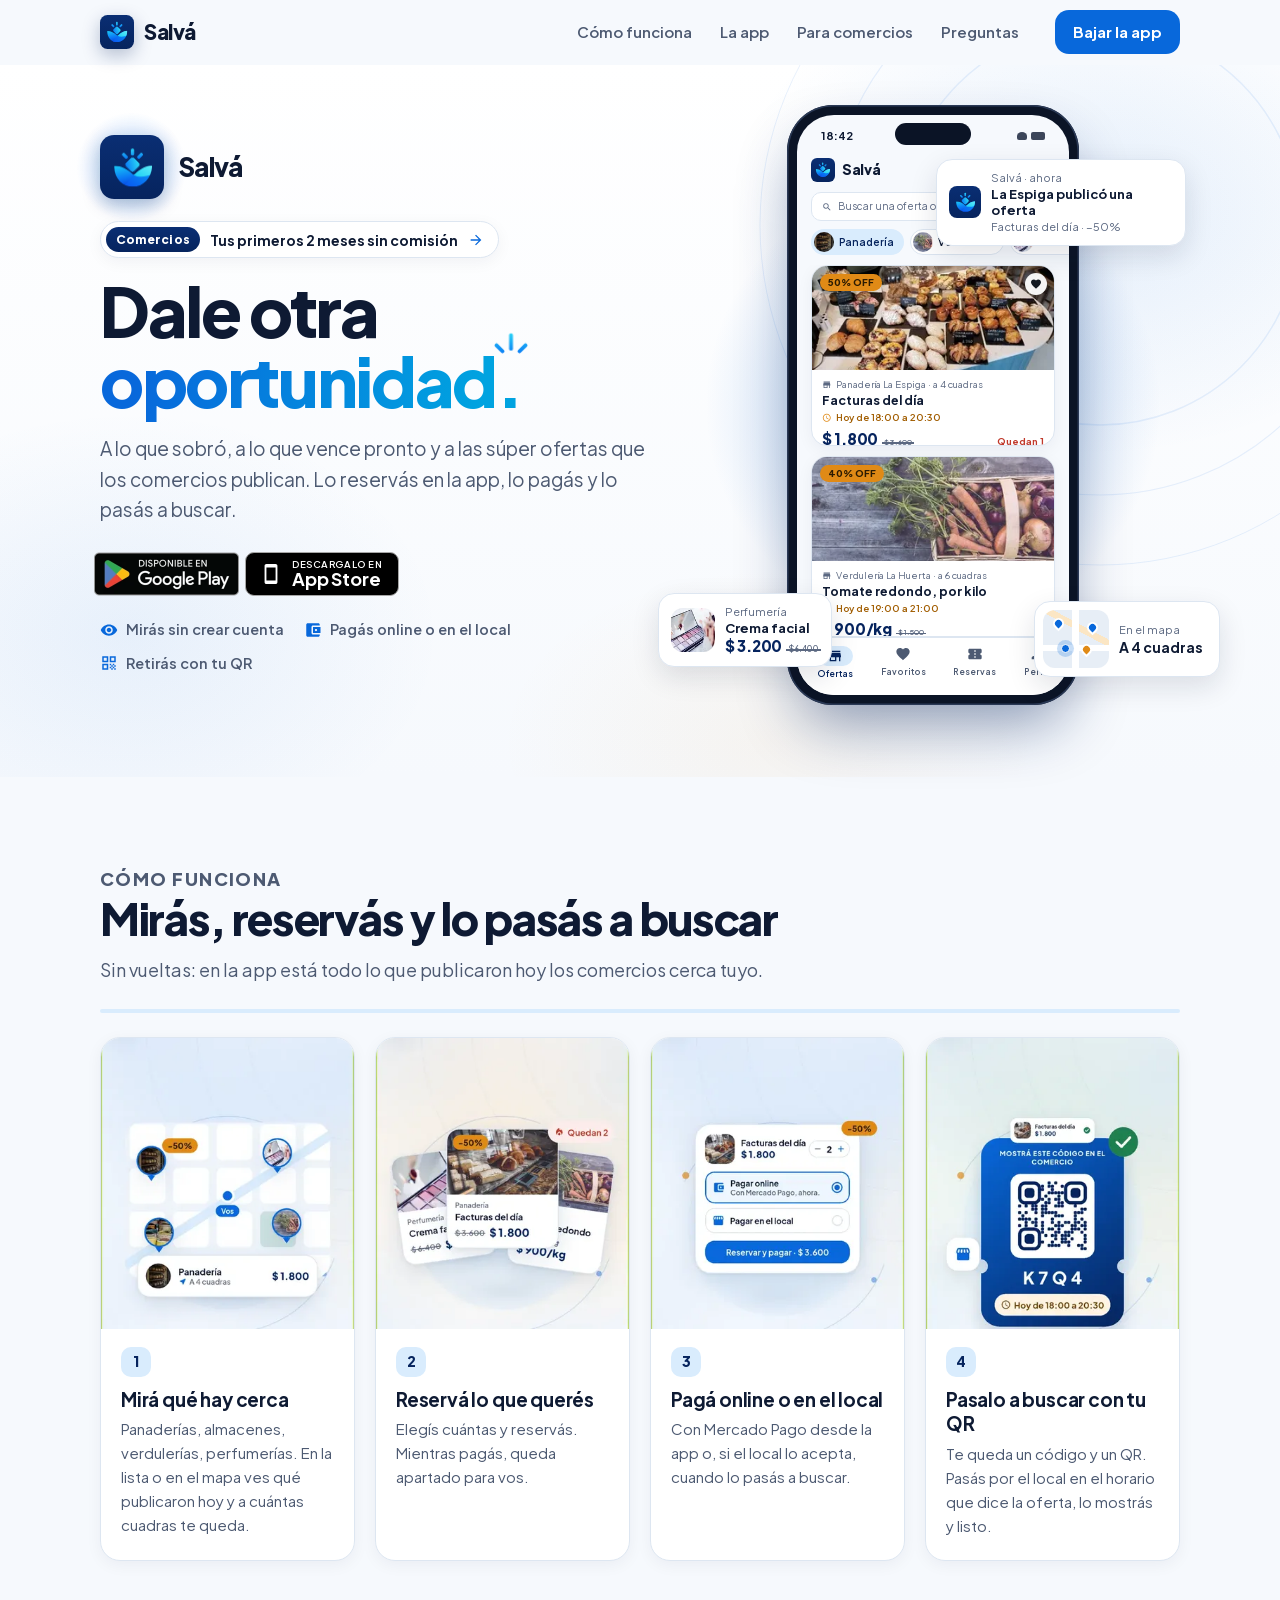
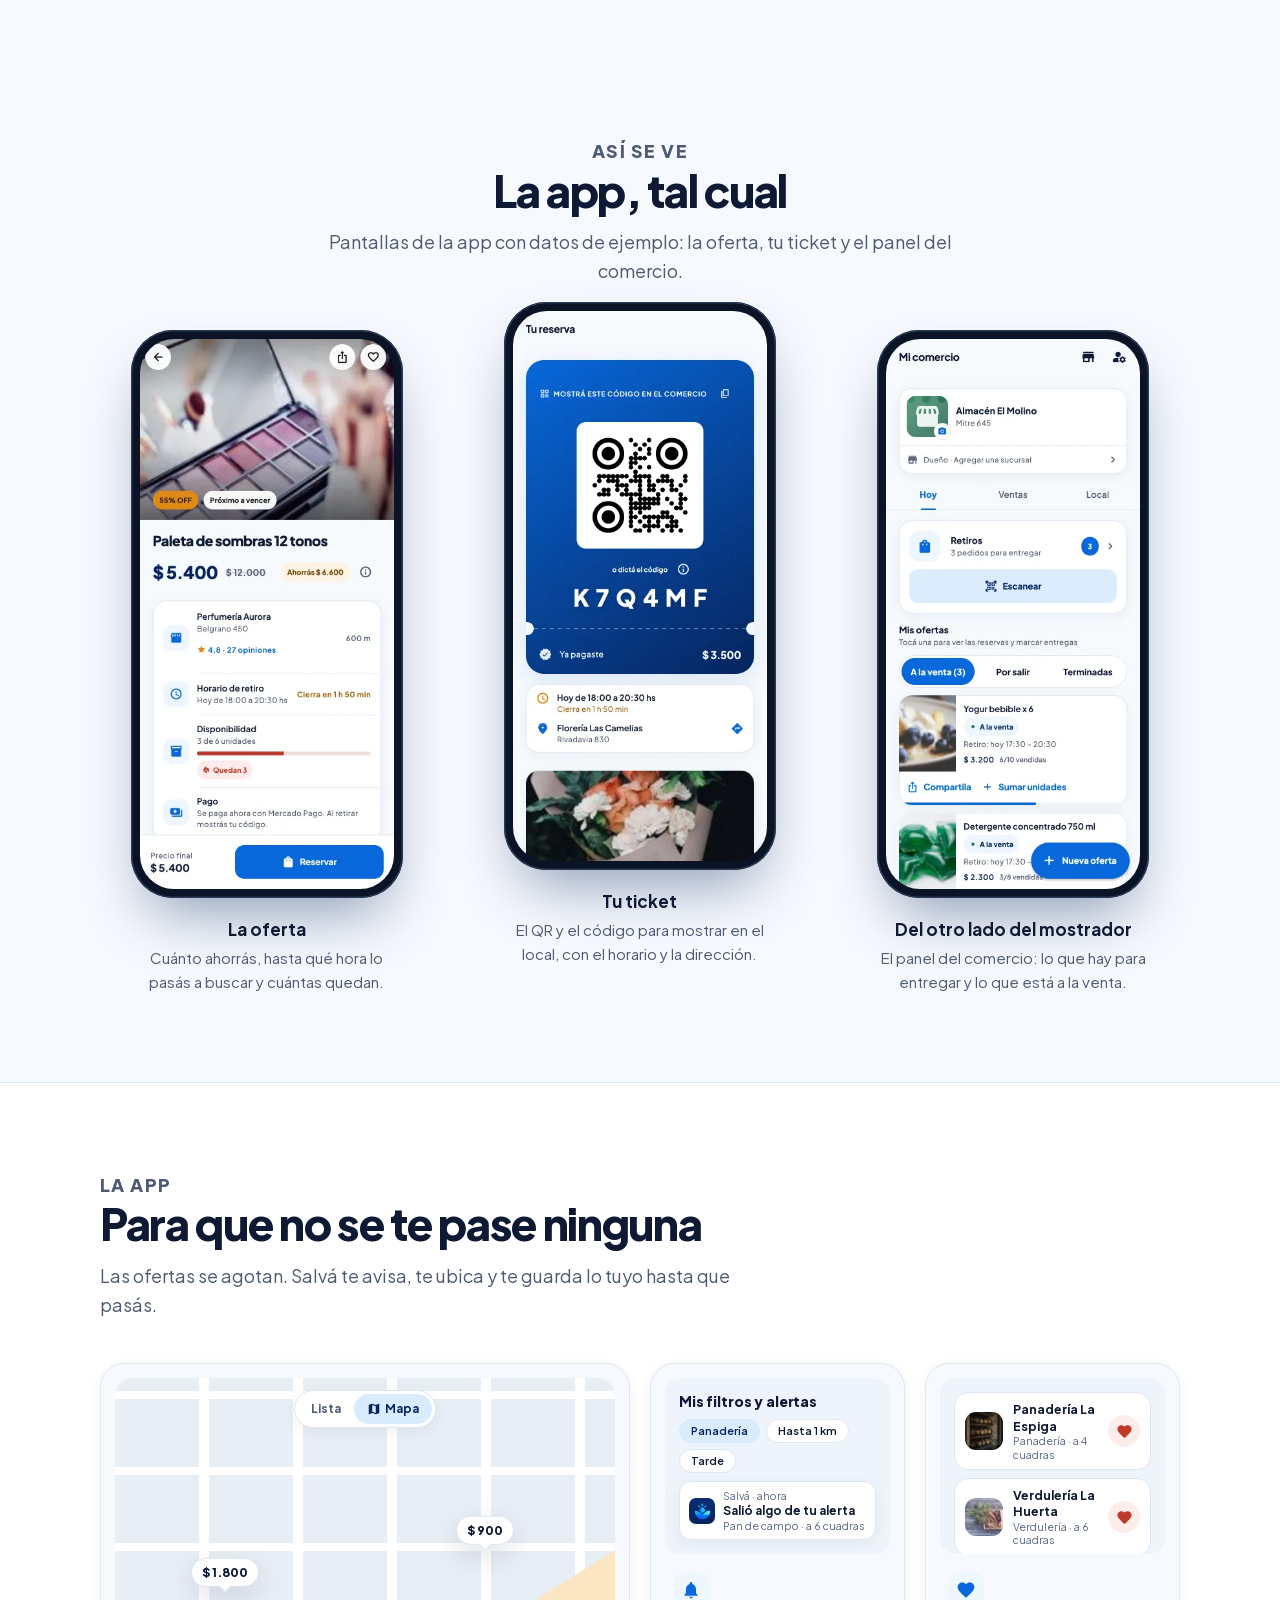
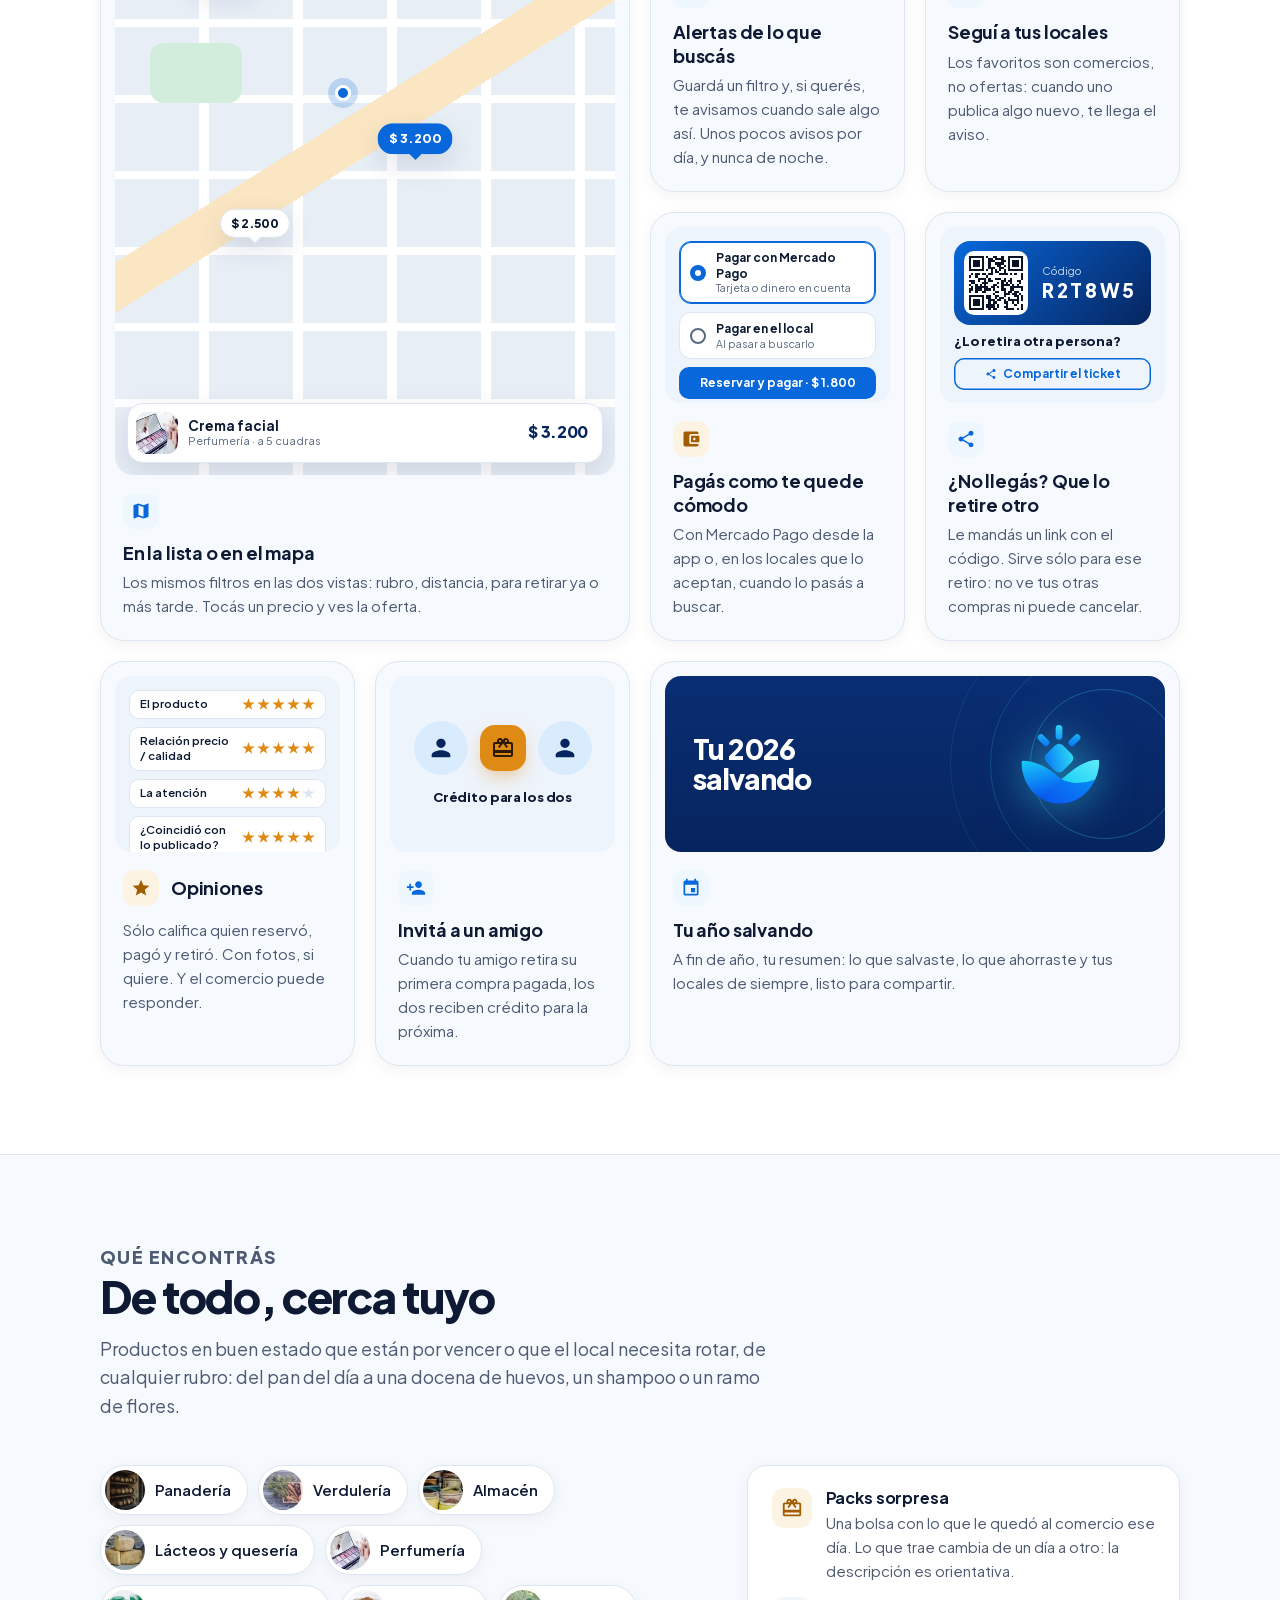
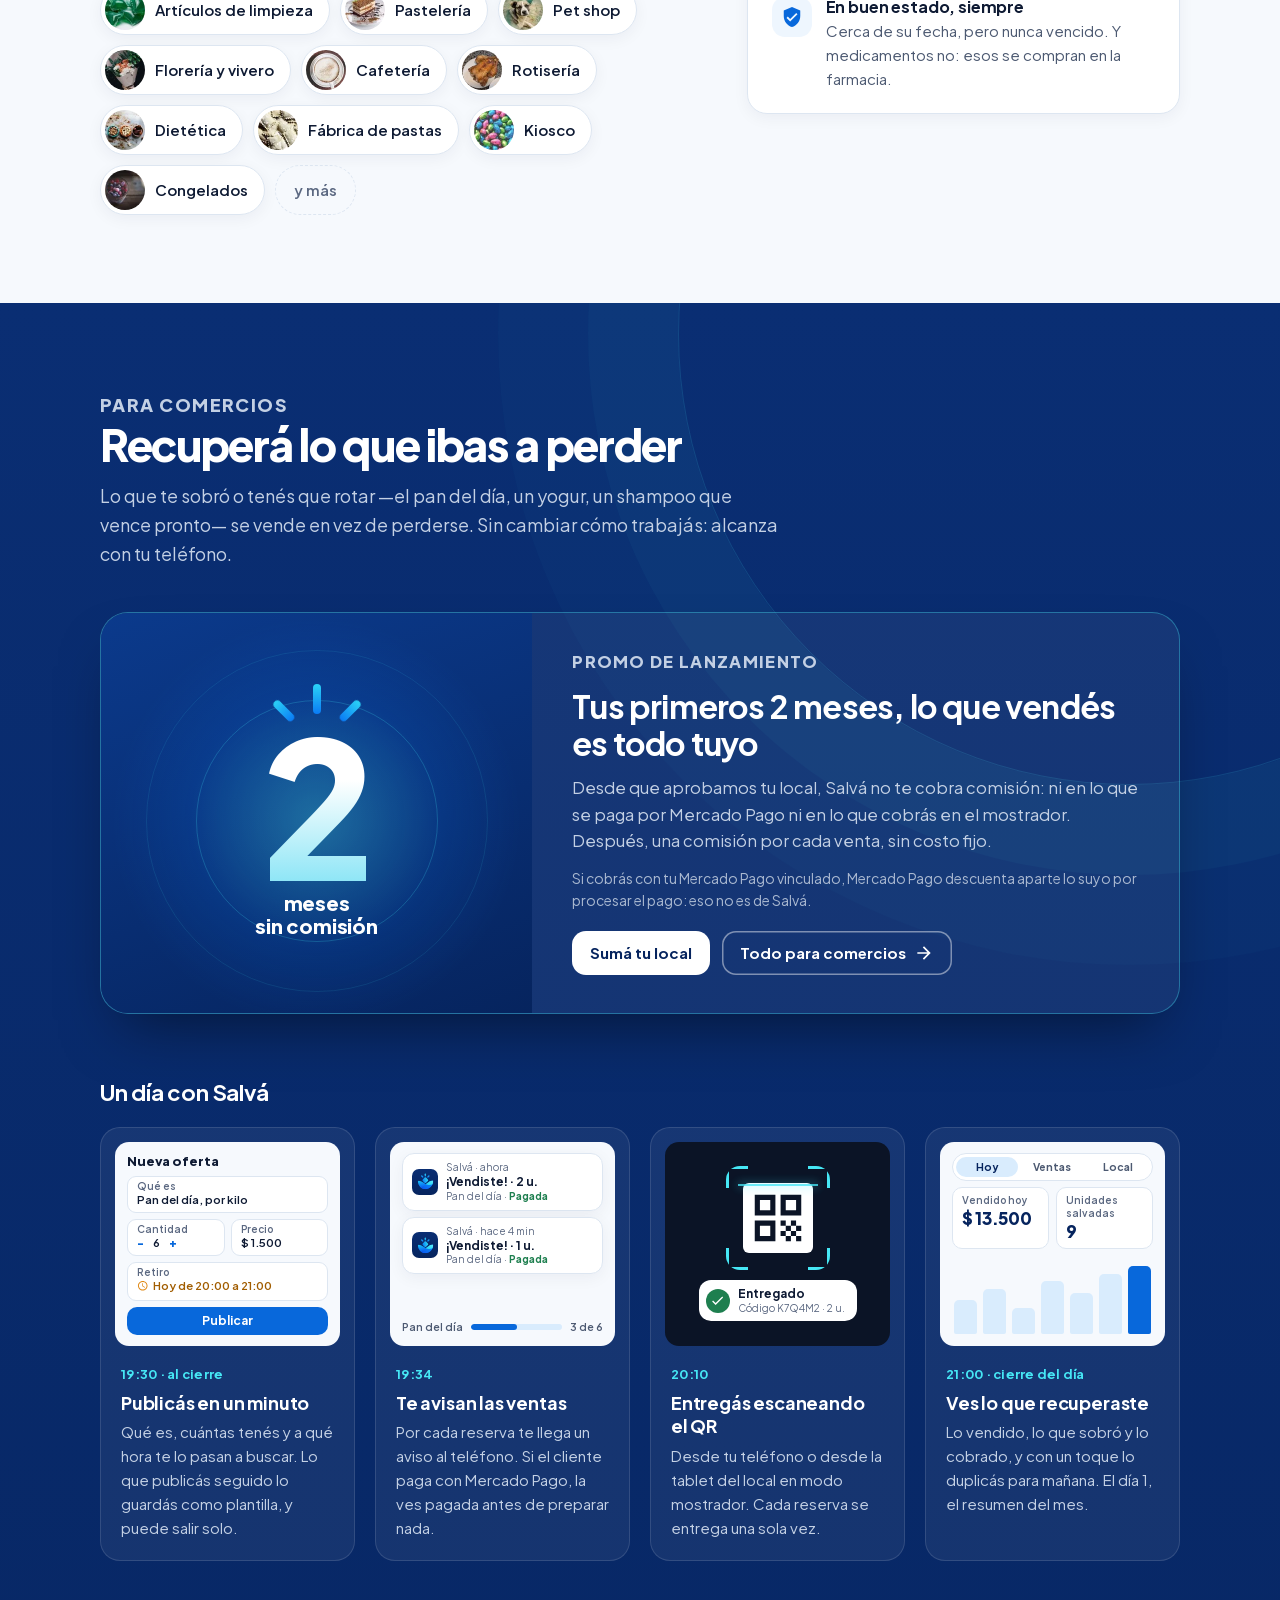
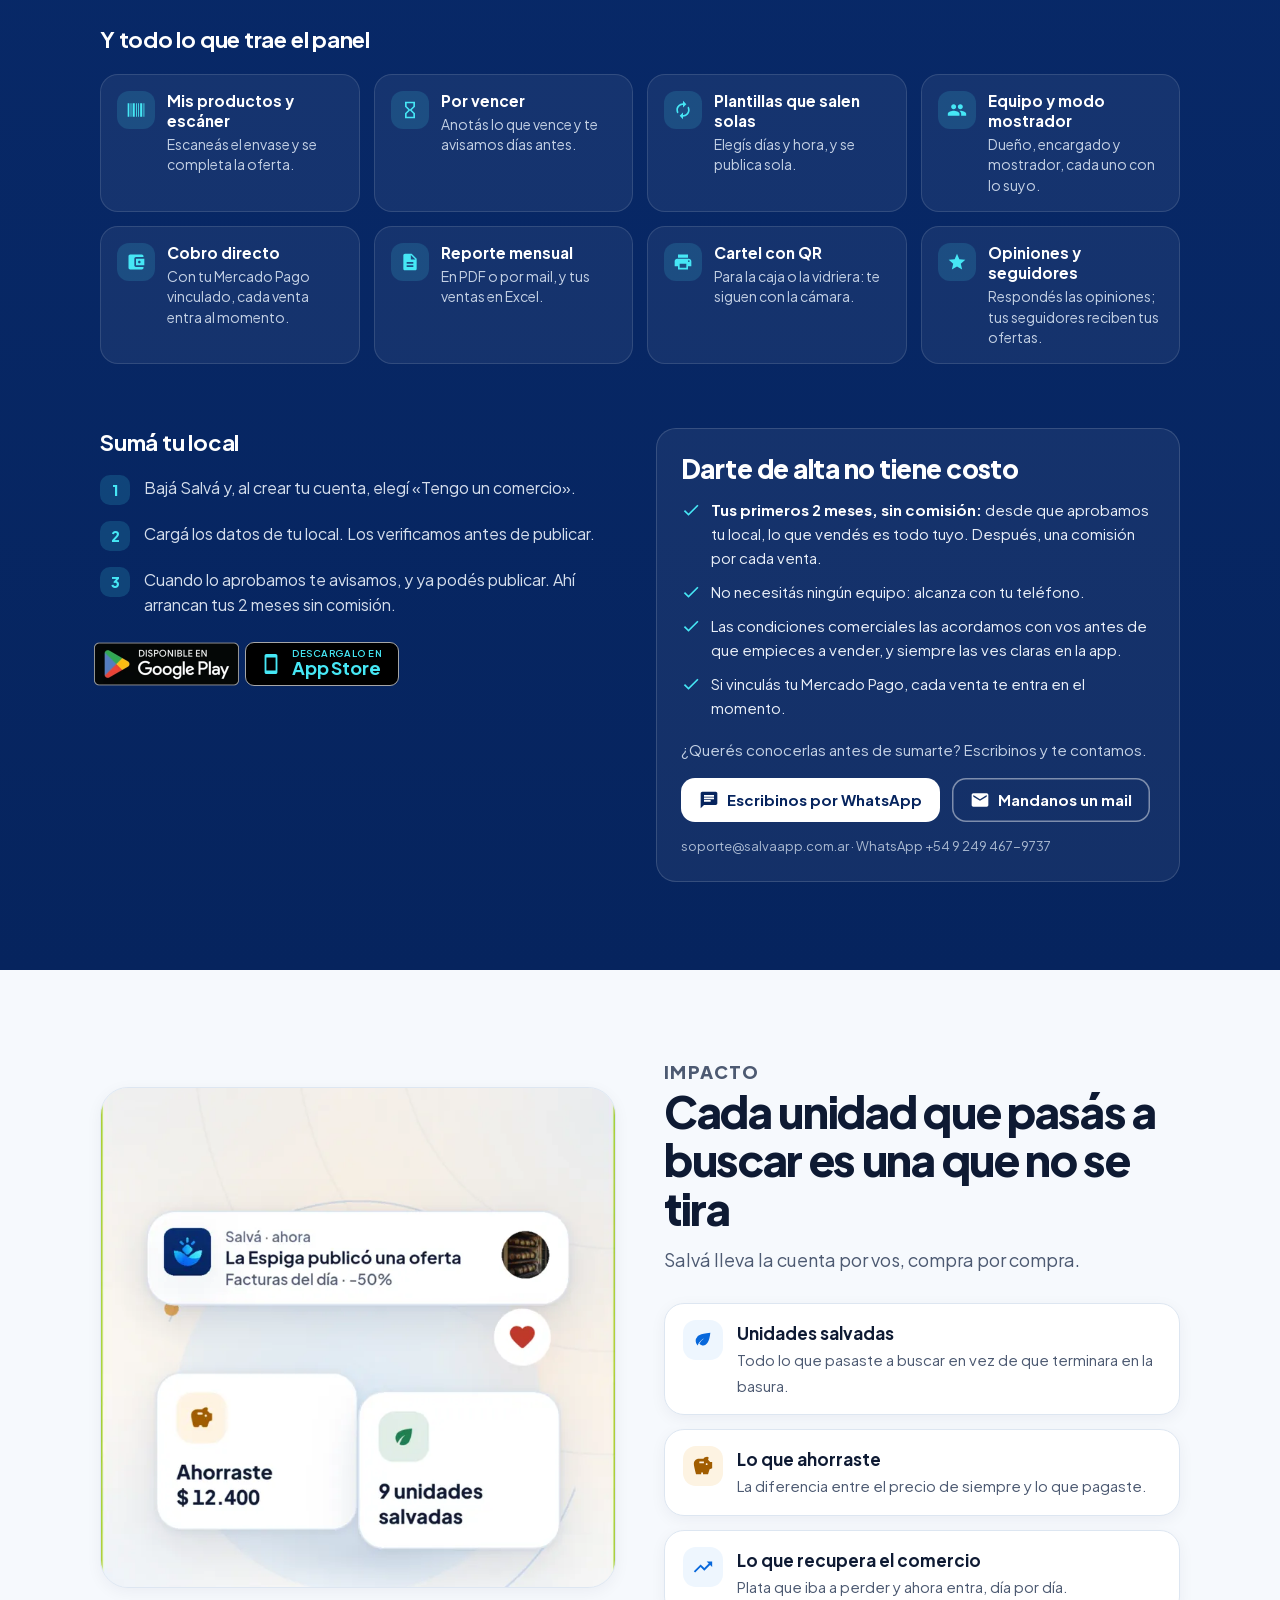
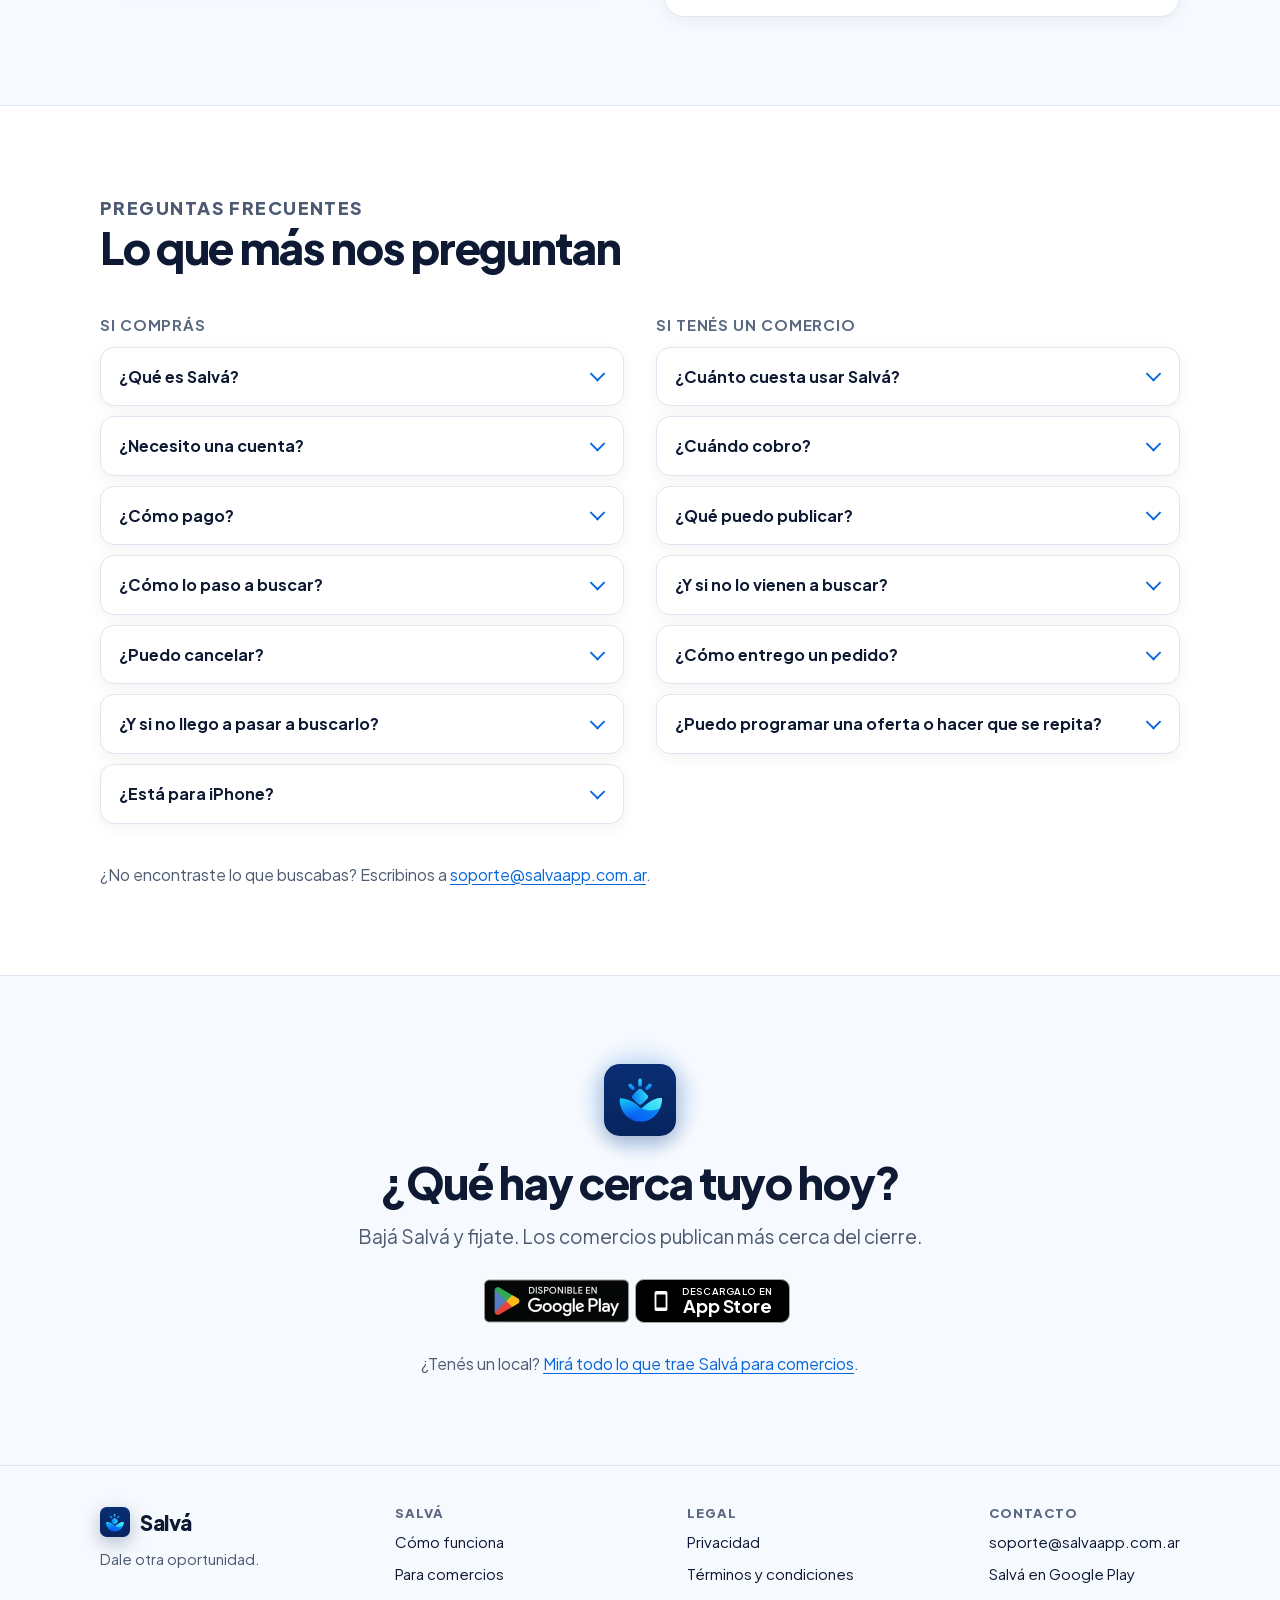
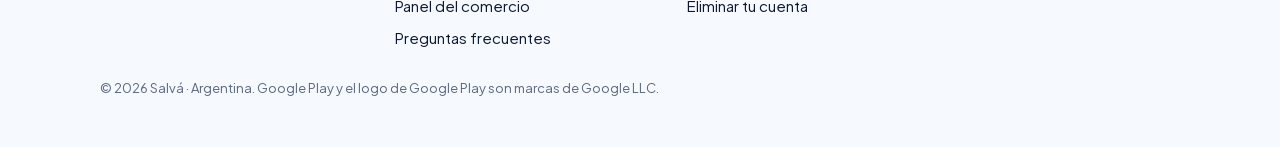
==== commit ff2777ae: "Sitio: el WhatsApp de contacto también en el texto de la nota Co-Authored-By: Claude Opus 5.5 <norep" ====
--- a/index.html
+++ b/index.html
@@ -704,10 +704,10 @@
           </ul>
           <p>¿Querés conocerlas antes de sumarte? Escribinos y te contamos.</p>
           <div class="acciones">
-            <a class="boton boton-claro" href="https://wa.me/5492494532351?text=Hola%2C%20quiero%20sumar%20mi%20local%20a%20Salv%C3%A1."><svg class="icono" aria-hidden="true"><use href="#i-chat"/></svg>Escribinos por WhatsApp</a>
+            <a class="boton boton-claro" href="https://wa.me/5492494679737?text=Hola%2C%20quiero%20sumar%20mi%20local%20a%20Salv%C3%A1."><svg class="icono" aria-hidden="true"><use href="#i-chat"/></svg>Escribinos por WhatsApp</a>
             <a class="boton boton-linea" href="mailto:soporte@salvaapp.com.ar?subject=Quiero%20sumar%20mi%20local&amp;body=Hola%2C%20tengo%20un%20local%20y%20quiero%20conocer%20las%20condiciones%20para%20sumarme.%0A%0ANombre%20del%20local%3A%20%0ARubro%3A%20%0ACiudad%3A%20%0ATel%C3%A9fono%3A%20"><svg class="icono" aria-hidden="true"><use href="#i-mail"/></svg>Mandanos un mail</a>
           </div>
-          <p class="nota">soporte@salvaapp.com.ar · WhatsApp +54&nbsp;9&nbsp;2494&nbsp;53-2351</p>
+          <p class="nota">soporte@salvaapp.com.ar · WhatsApp +54&nbsp;9&nbsp;249&nbsp;467-9737</p>
         </div>
       </div>
     </div>
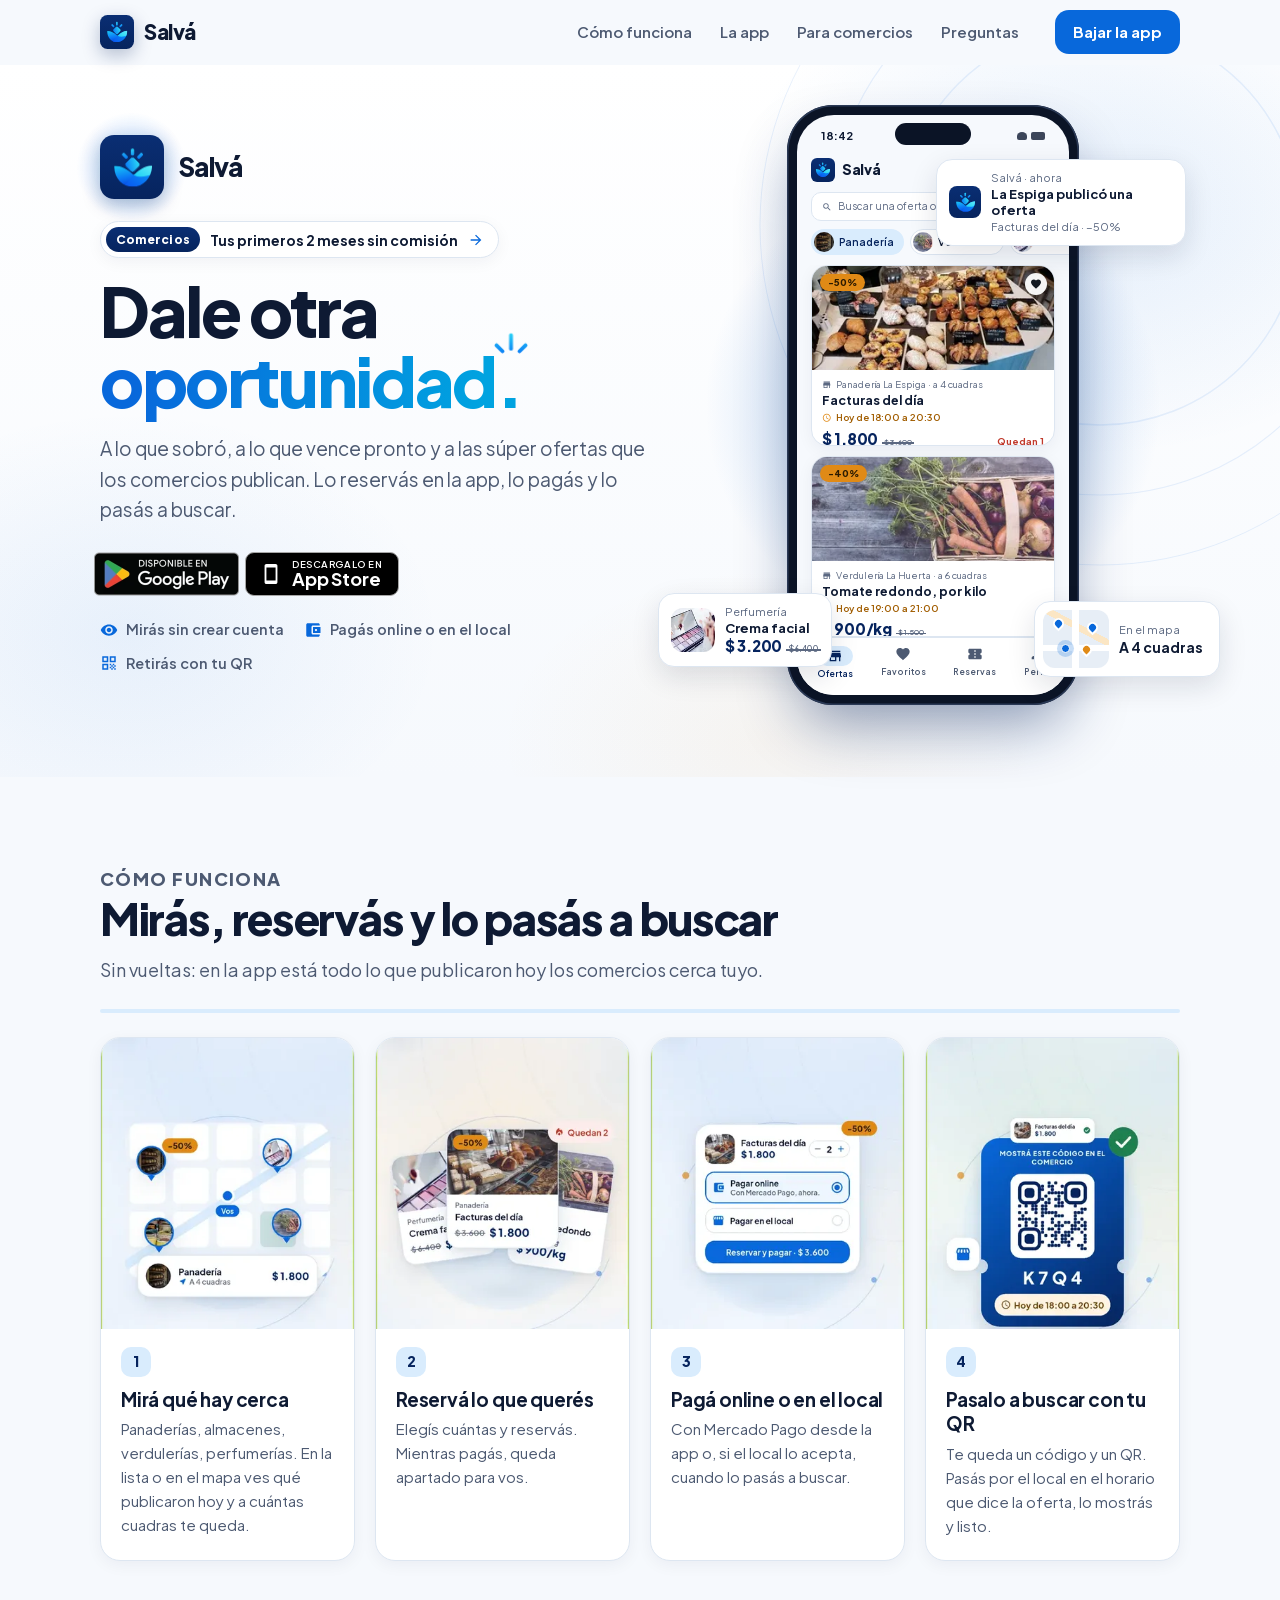
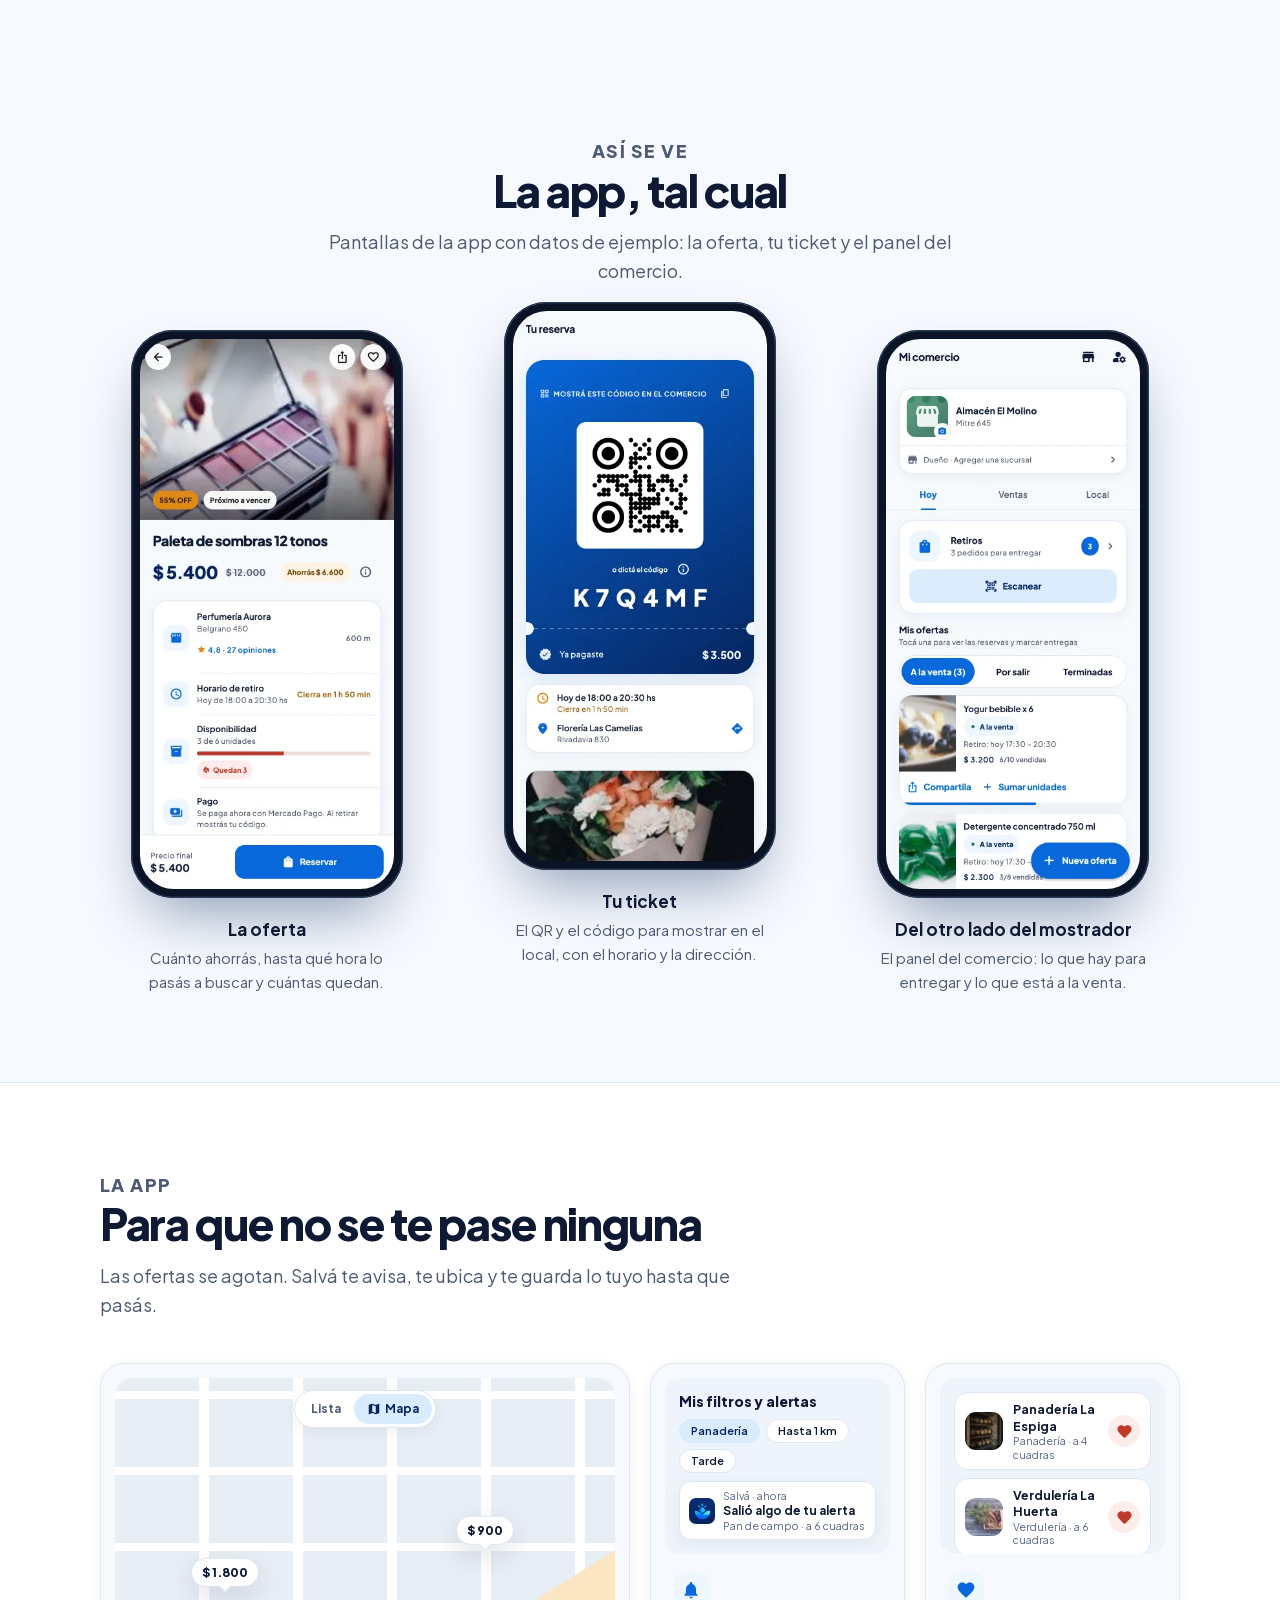
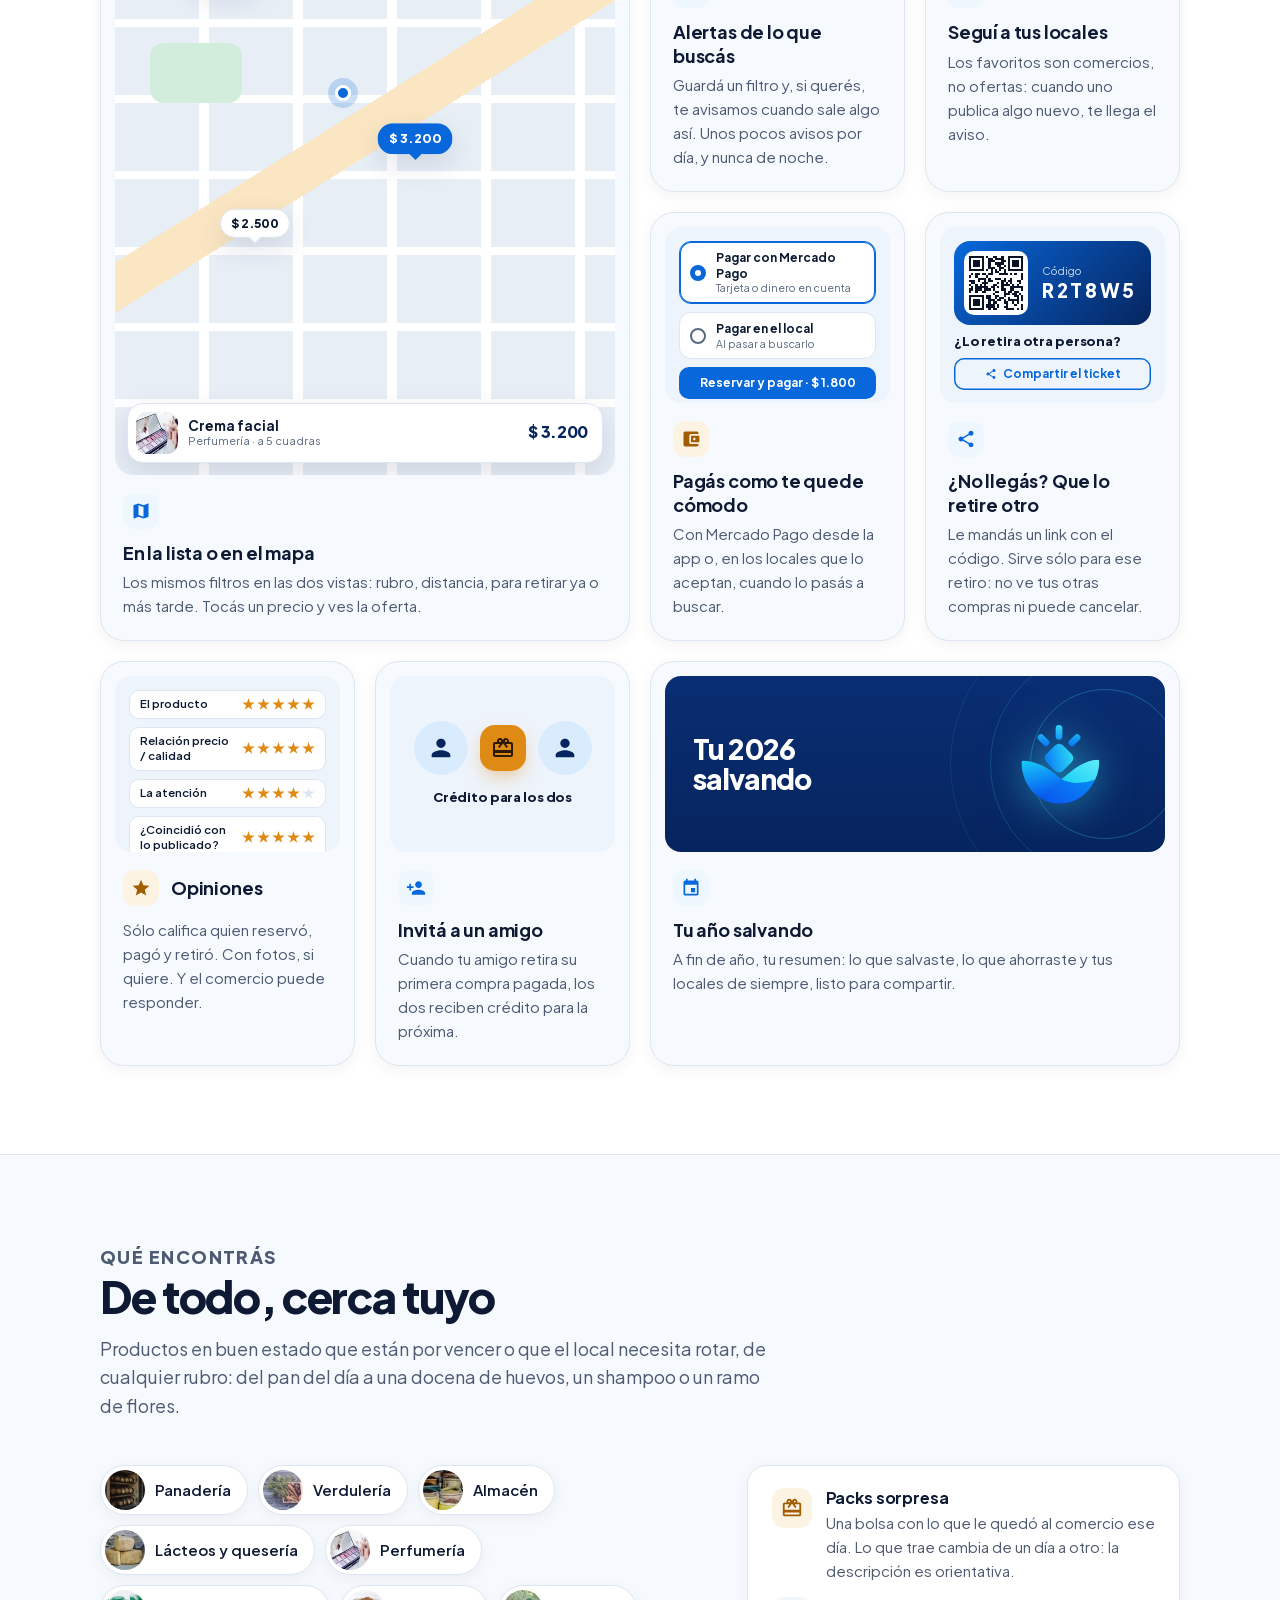
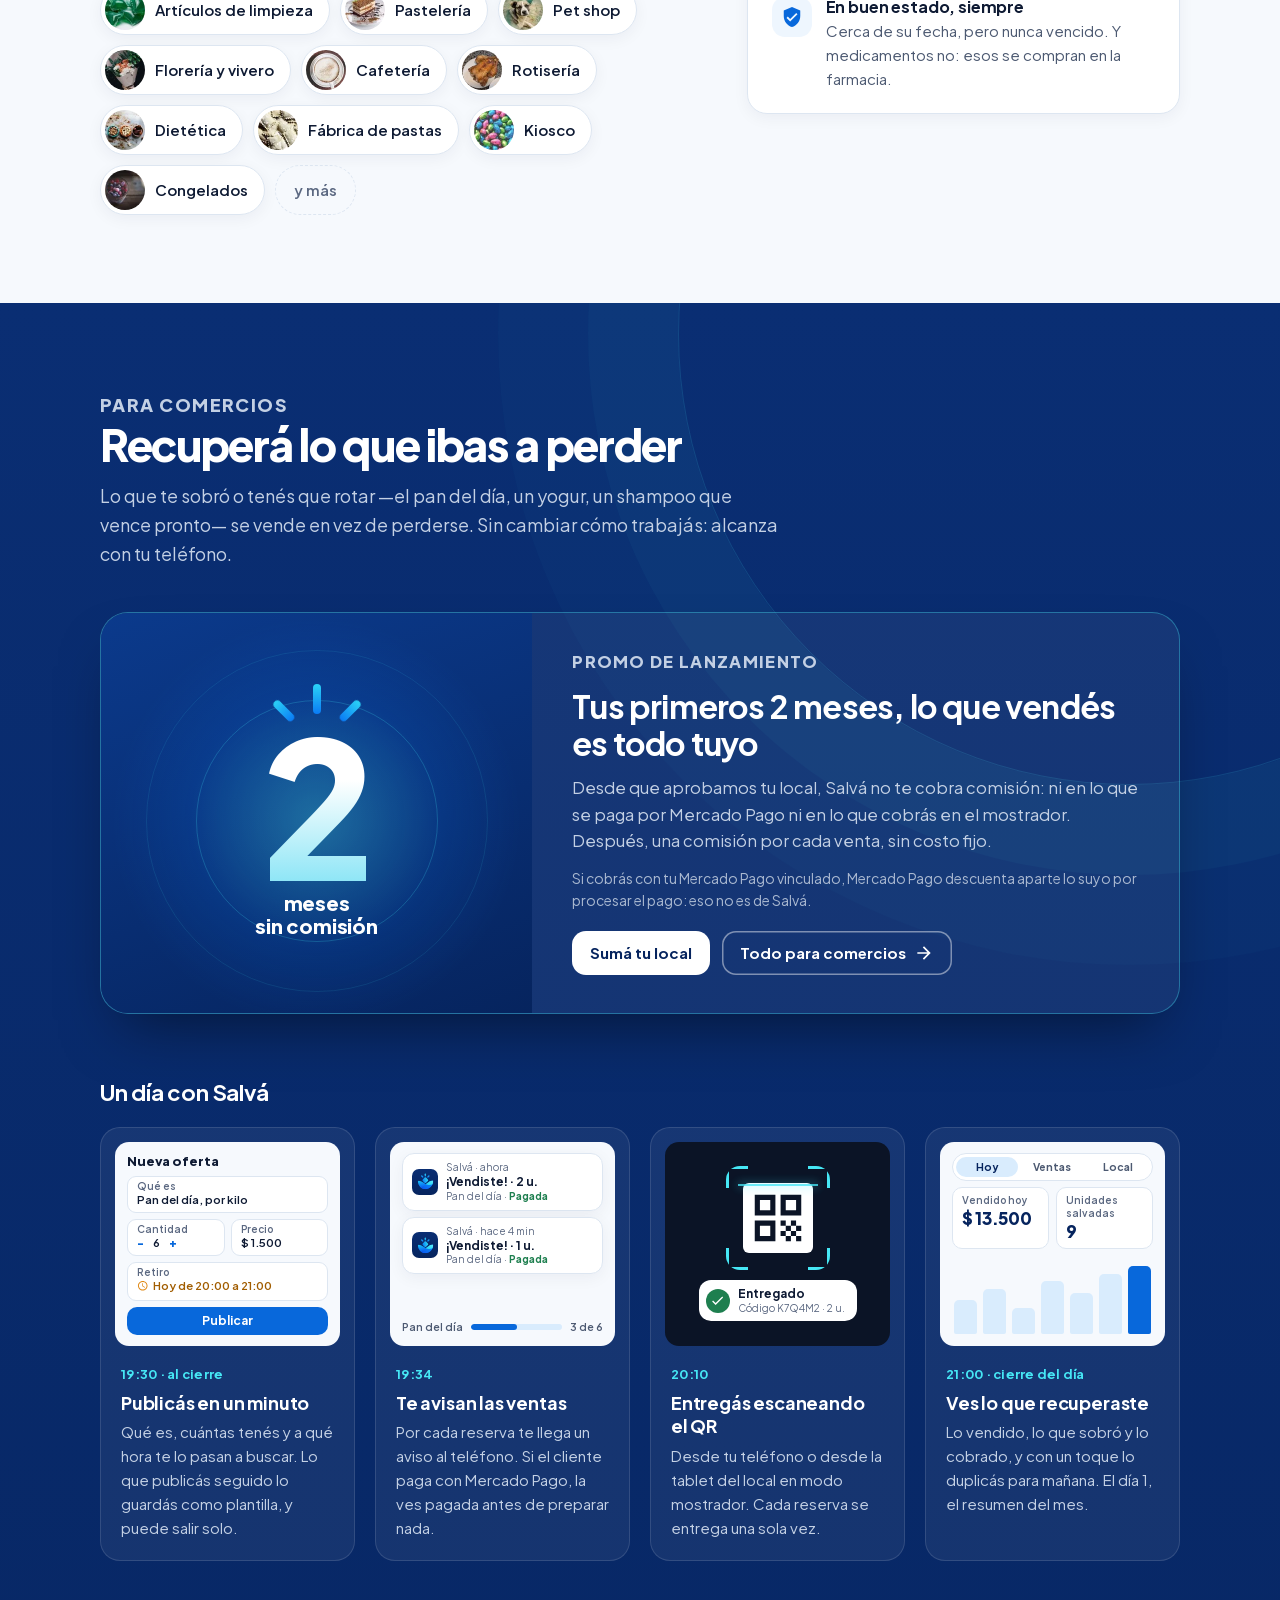
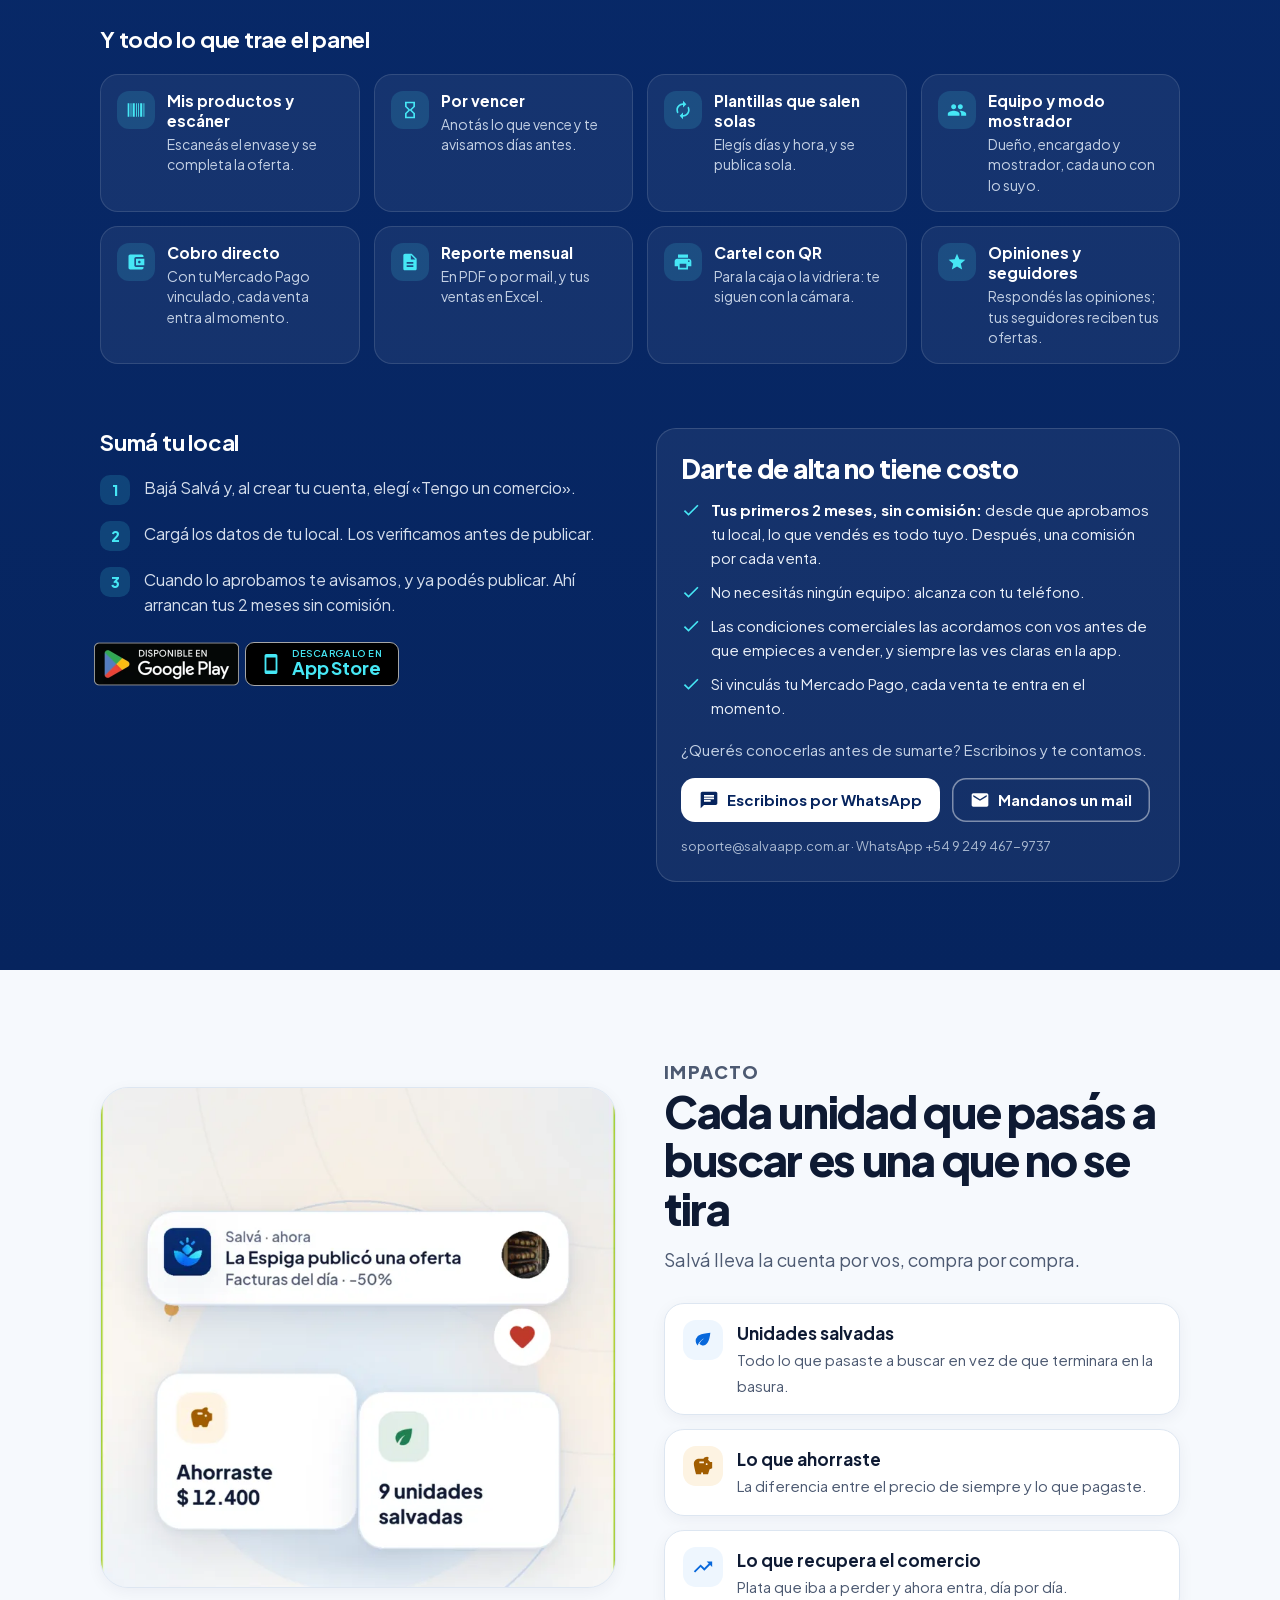
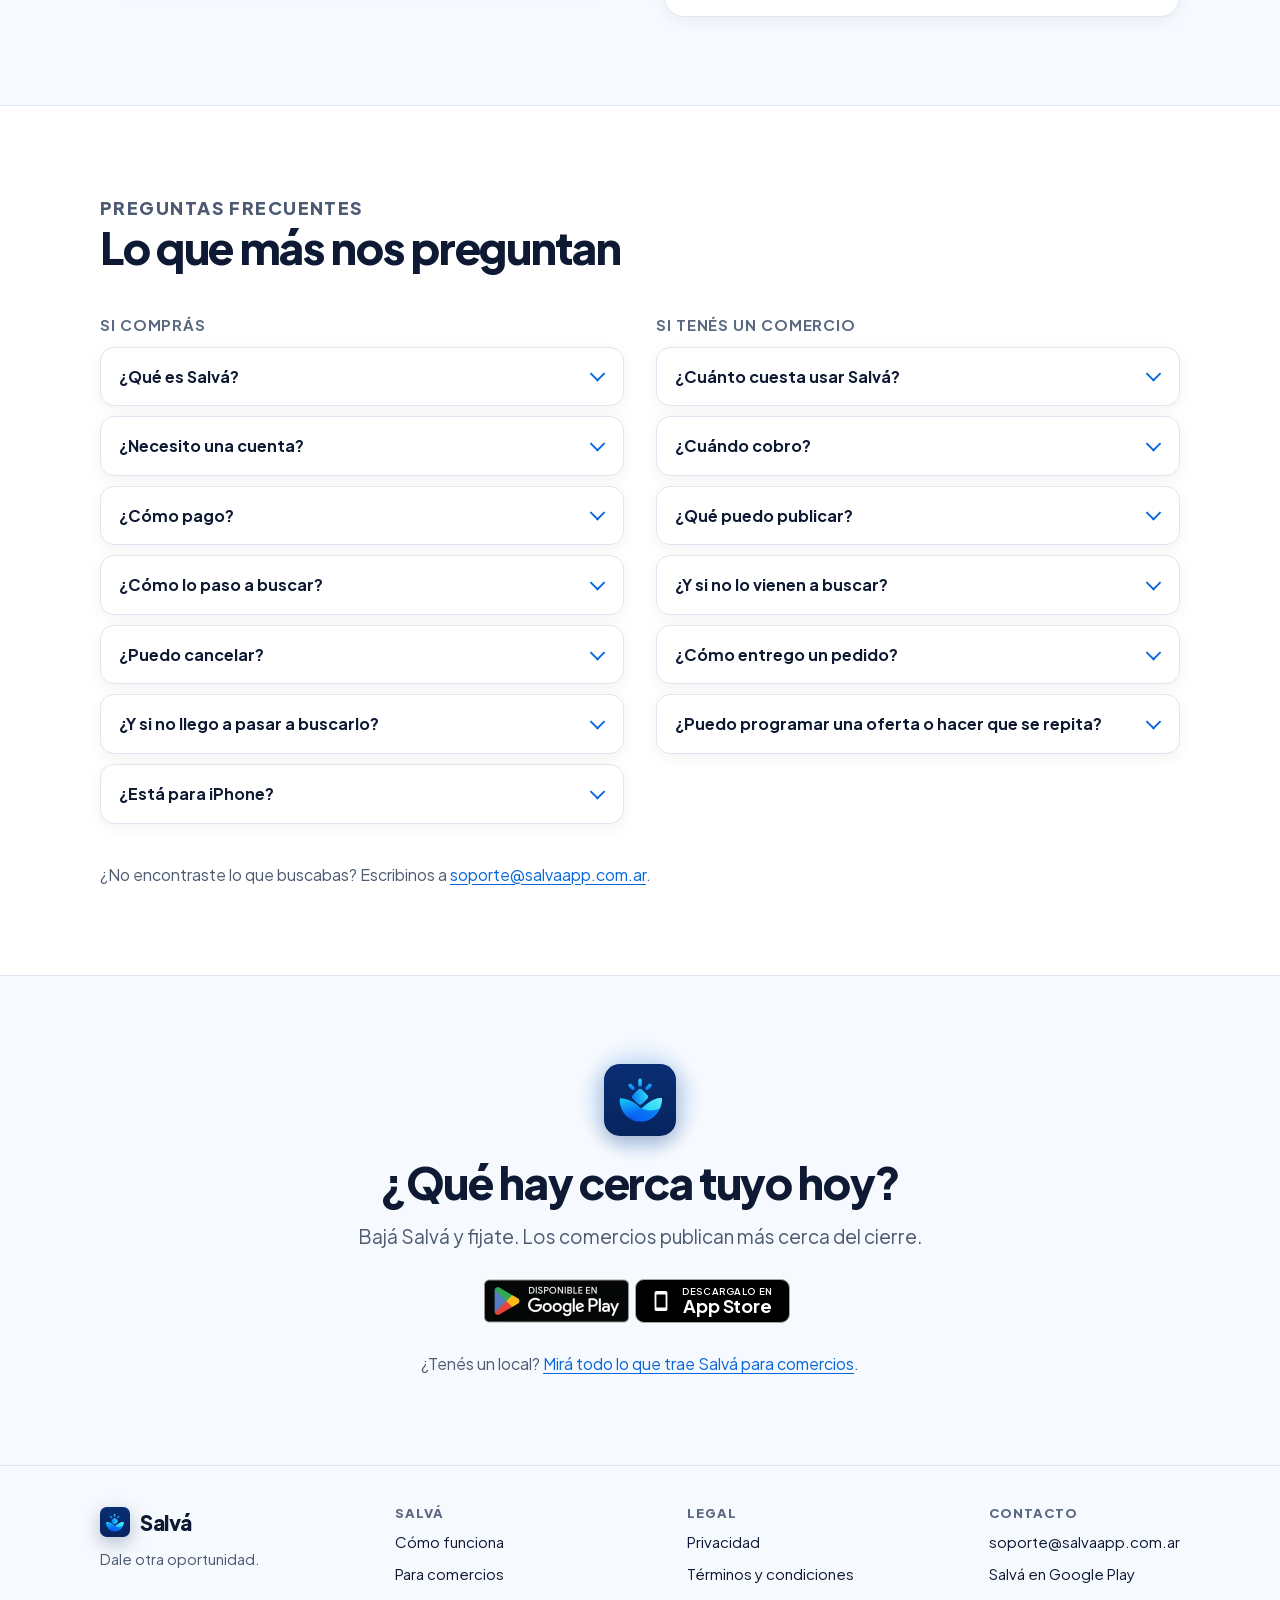
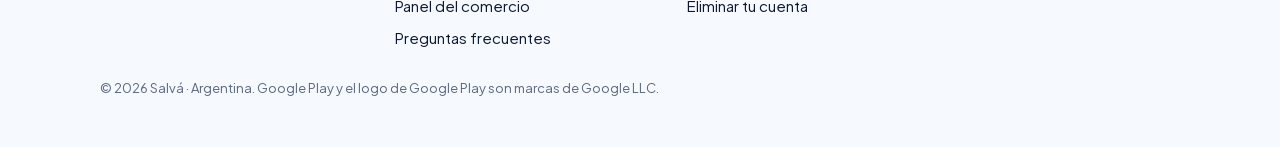
==== commit 383d1b0c: "Privacidad: huellas de toda compra concretada; descuento como −40% Co-Authored-By: Claude Opus 5.5 <" ====
--- a/index.html
+++ b/index.html
@@ -235,7 +235,7 @@
               <div class="oferta" data-tachar>
                 <div class="foto">
                   <img src="img/fotos/facturas.webp" srcset="img/fotos/facturas-280.webp 280w, img/fotos/facturas.webp 560w" sizes="264px" width="560" height="320" alt="" fetchpriority="high">
-                  <span class="pildora">50% OFF</span>
+                  <span class="pildora">&minus;50%</span>
                   <span class="corazon"><svg class="icono"><use href="#i-corazon"/></svg></span>
                 </div>
                 <div class="datos">
@@ -248,7 +248,7 @@
               <div class="oferta">
                 <div class="foto">
                   <img src="img/fotos/verduras.webp" srcset="img/fotos/verduras-280.webp 280w, img/fotos/verduras.webp 560w" sizes="264px" width="560" height="320" alt="">
-                  <span class="pildora">40% OFF</span>
+                  <span class="pildora">&minus;40%</span>
                 </div>
                 <div class="datos">
                   <div class="local"><svg class="icono"><use href="#i-local"/></svg>Verdulería La Huerta · a 6 cuadras</div>
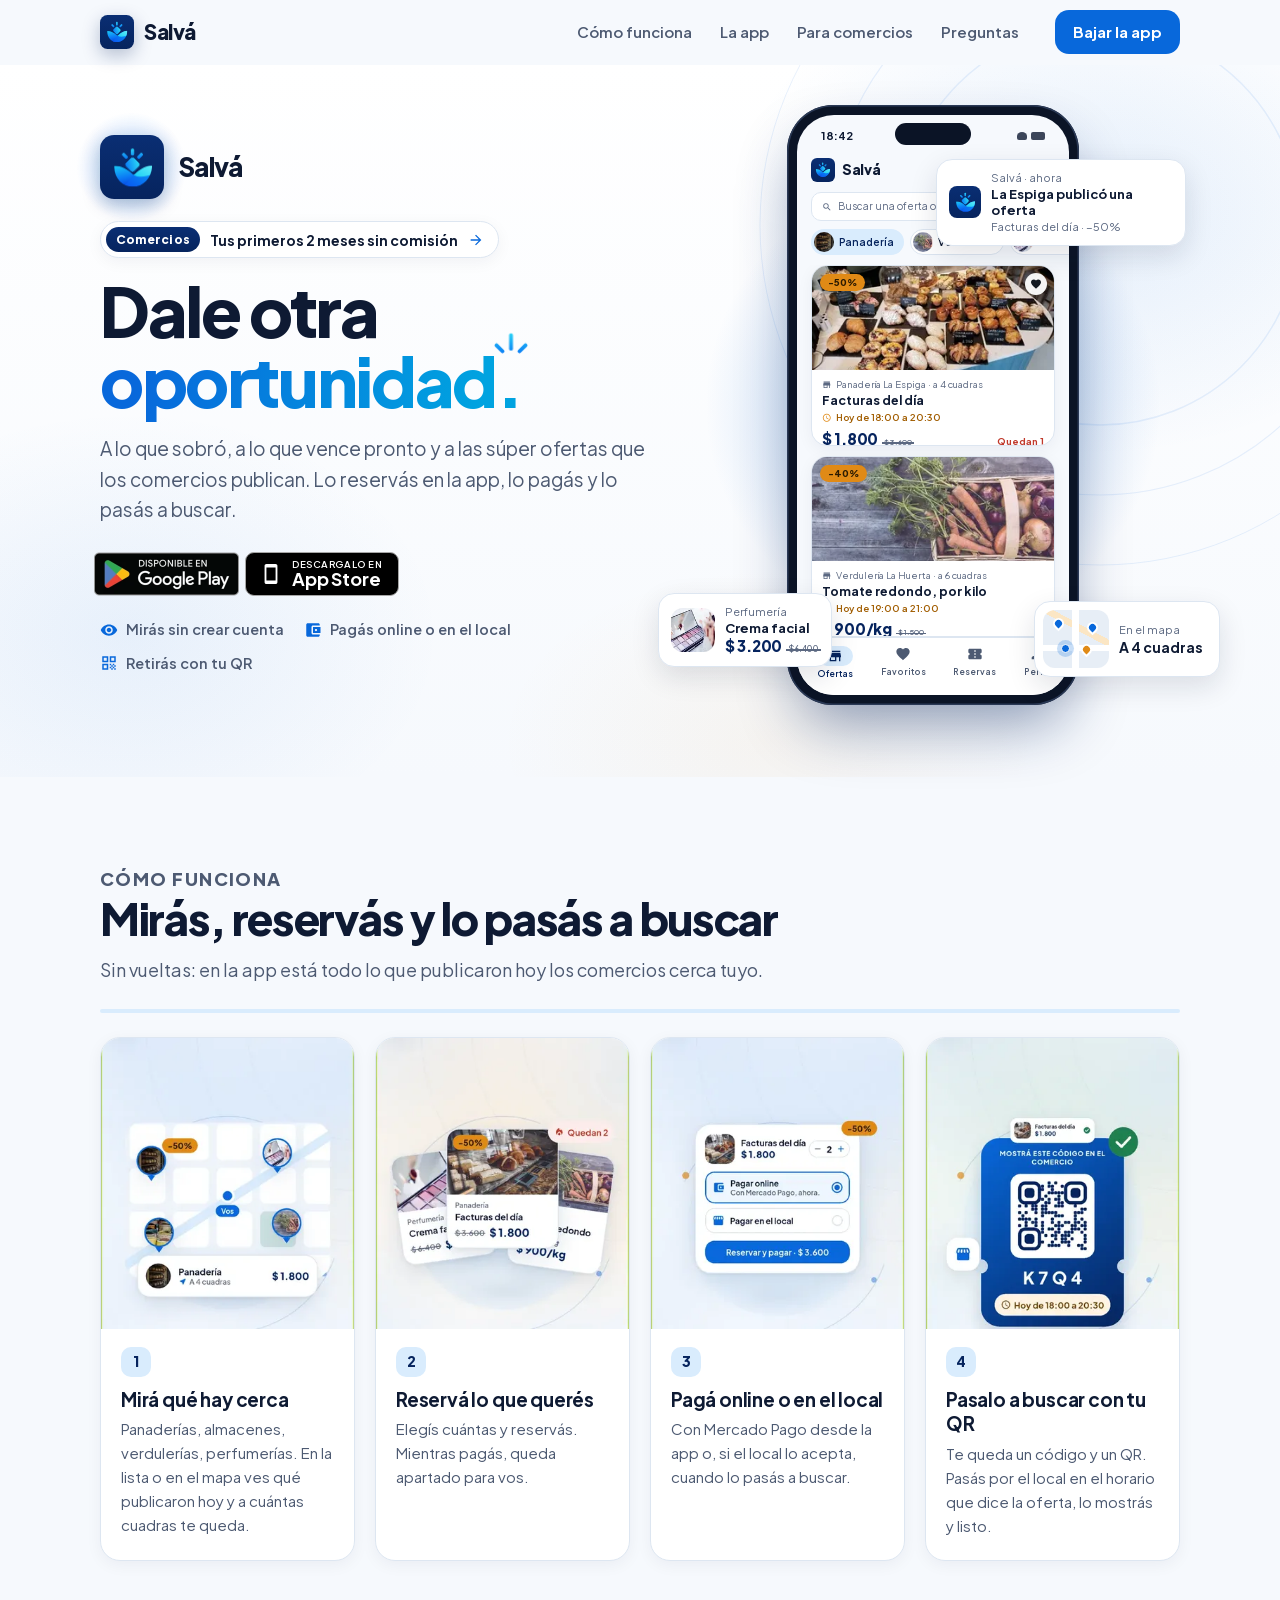
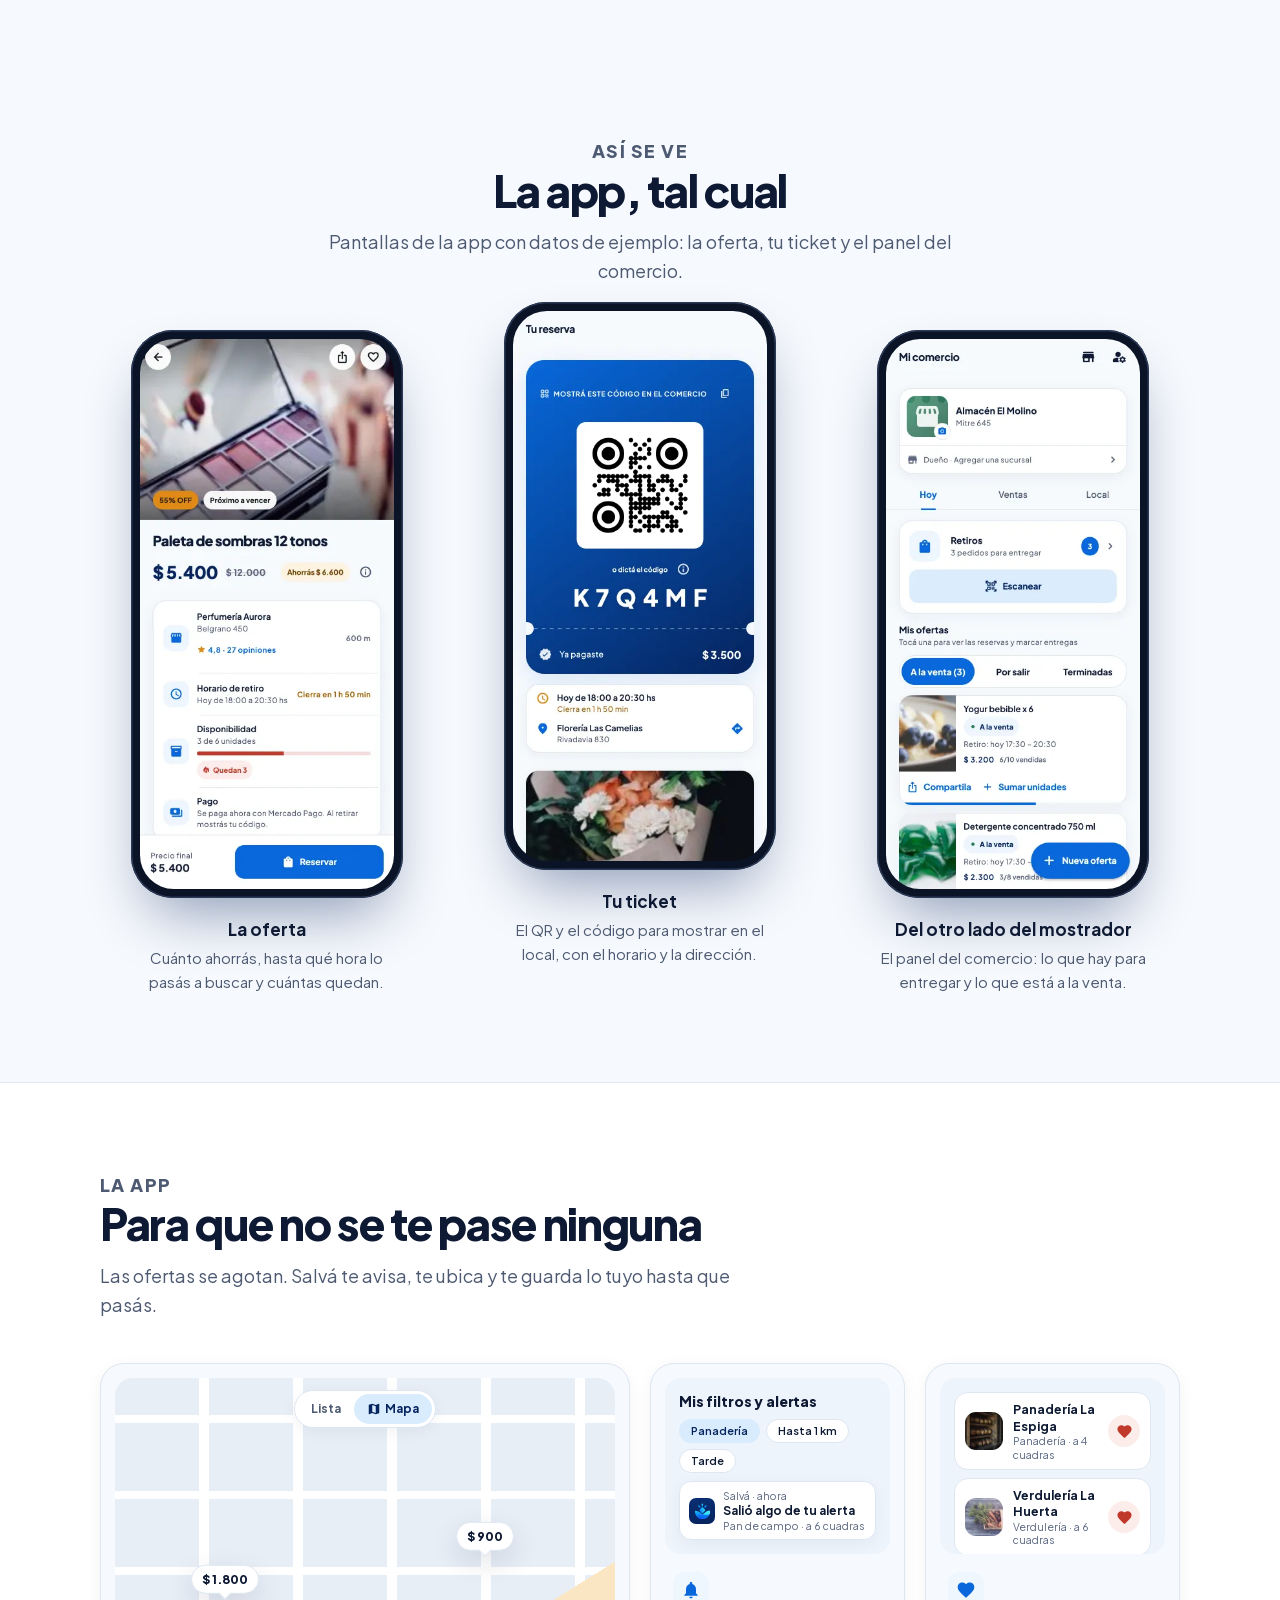
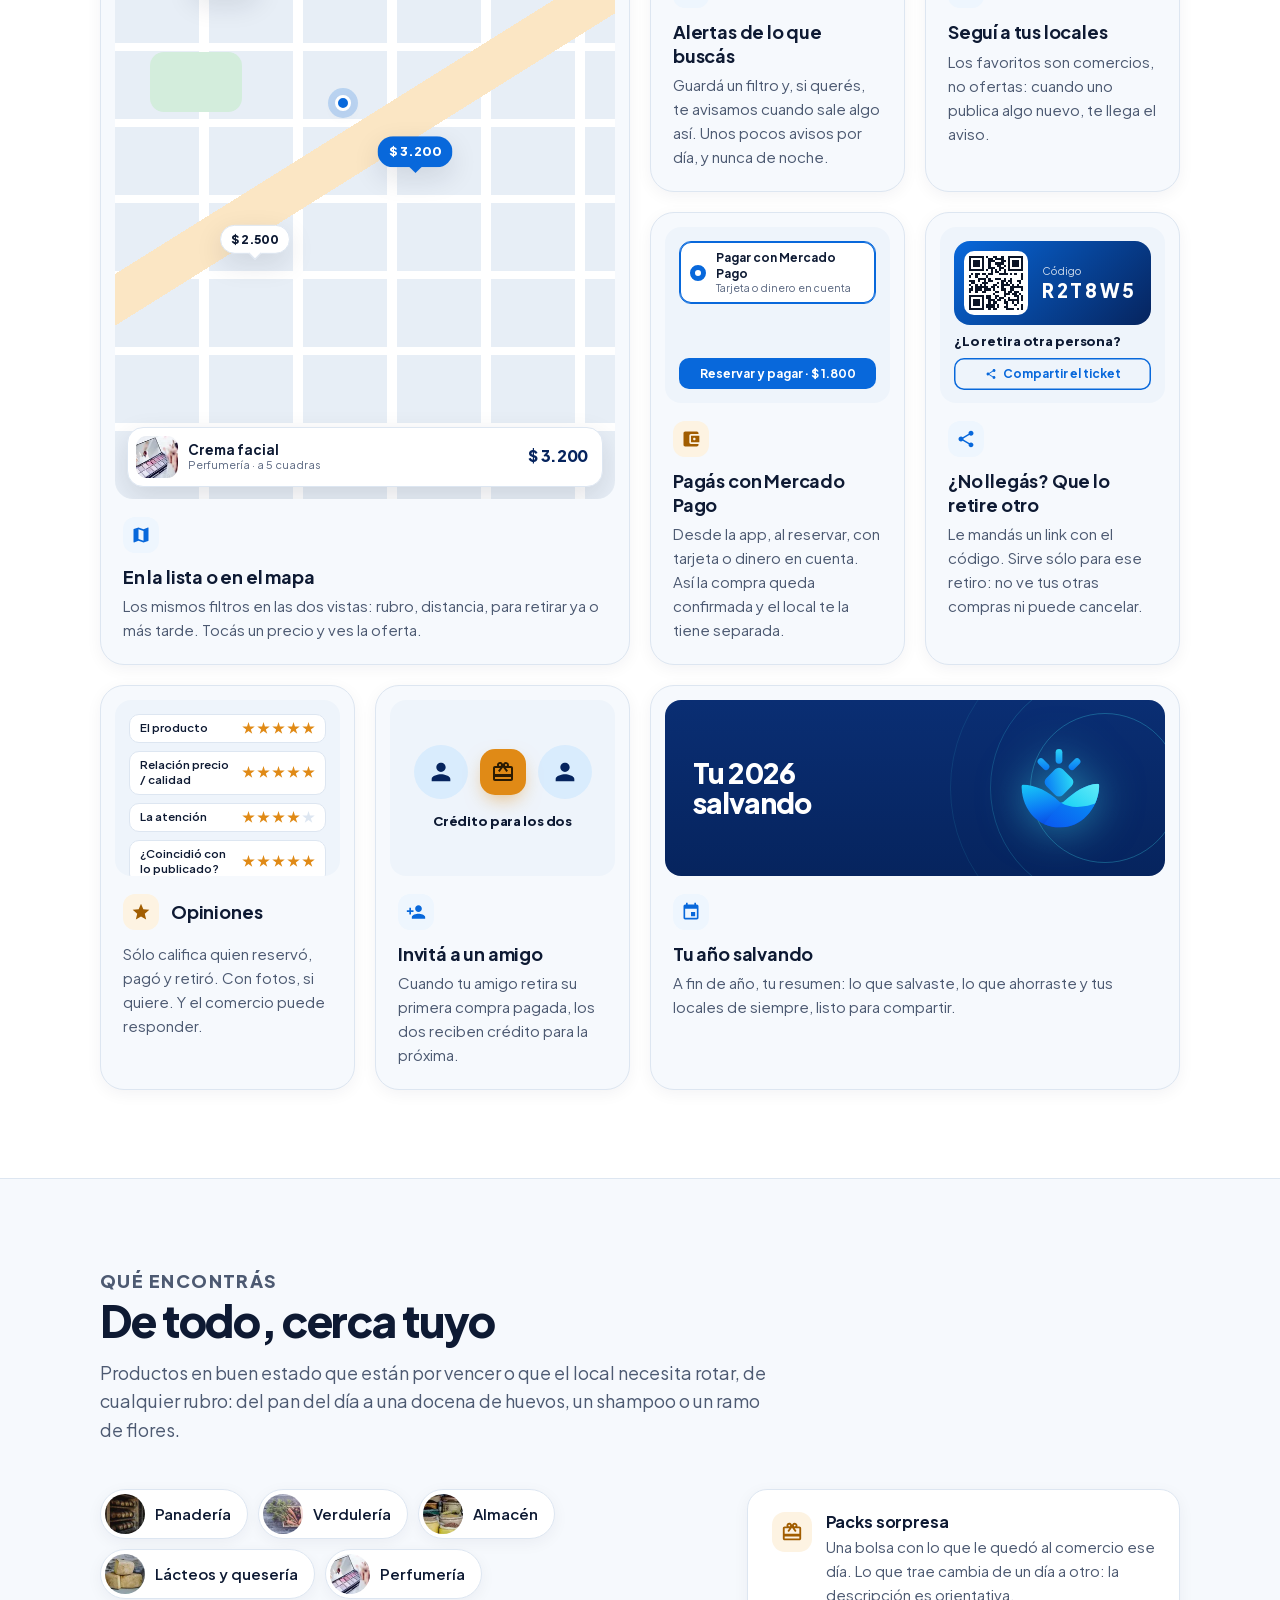
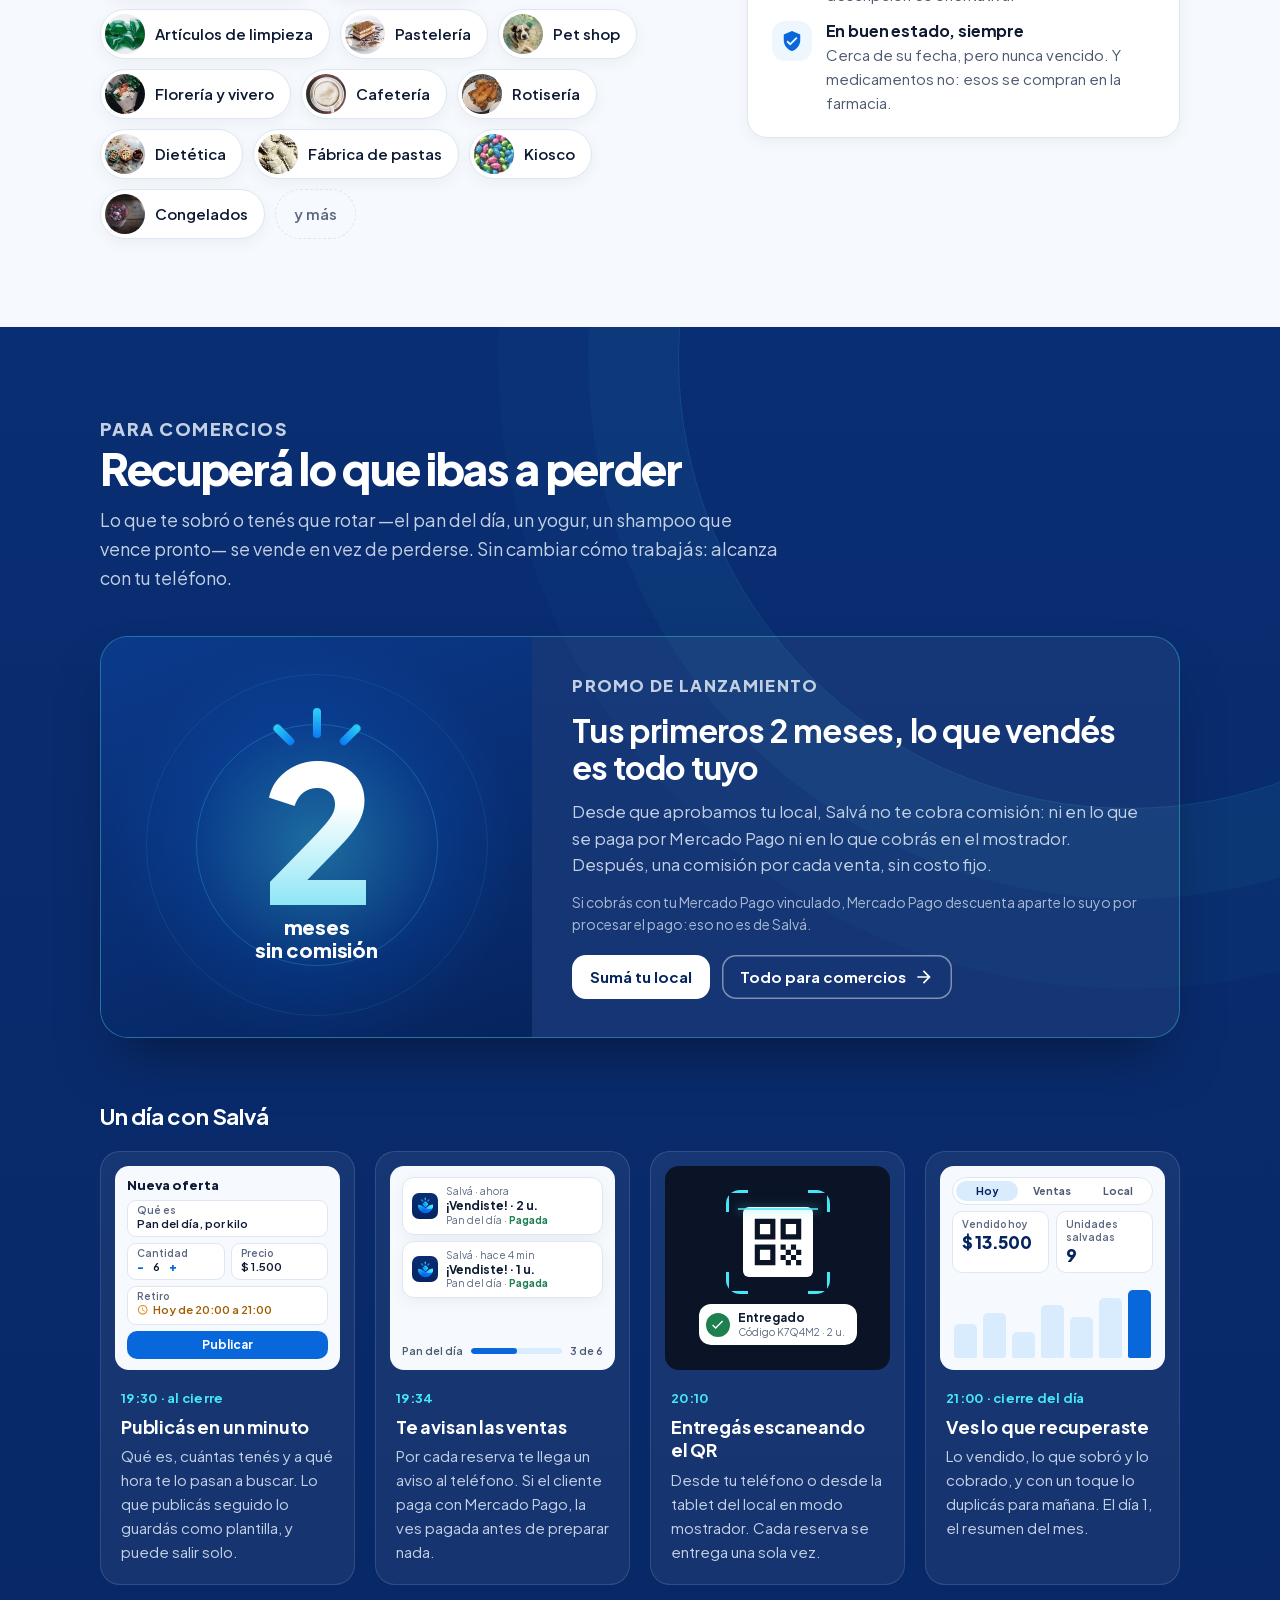
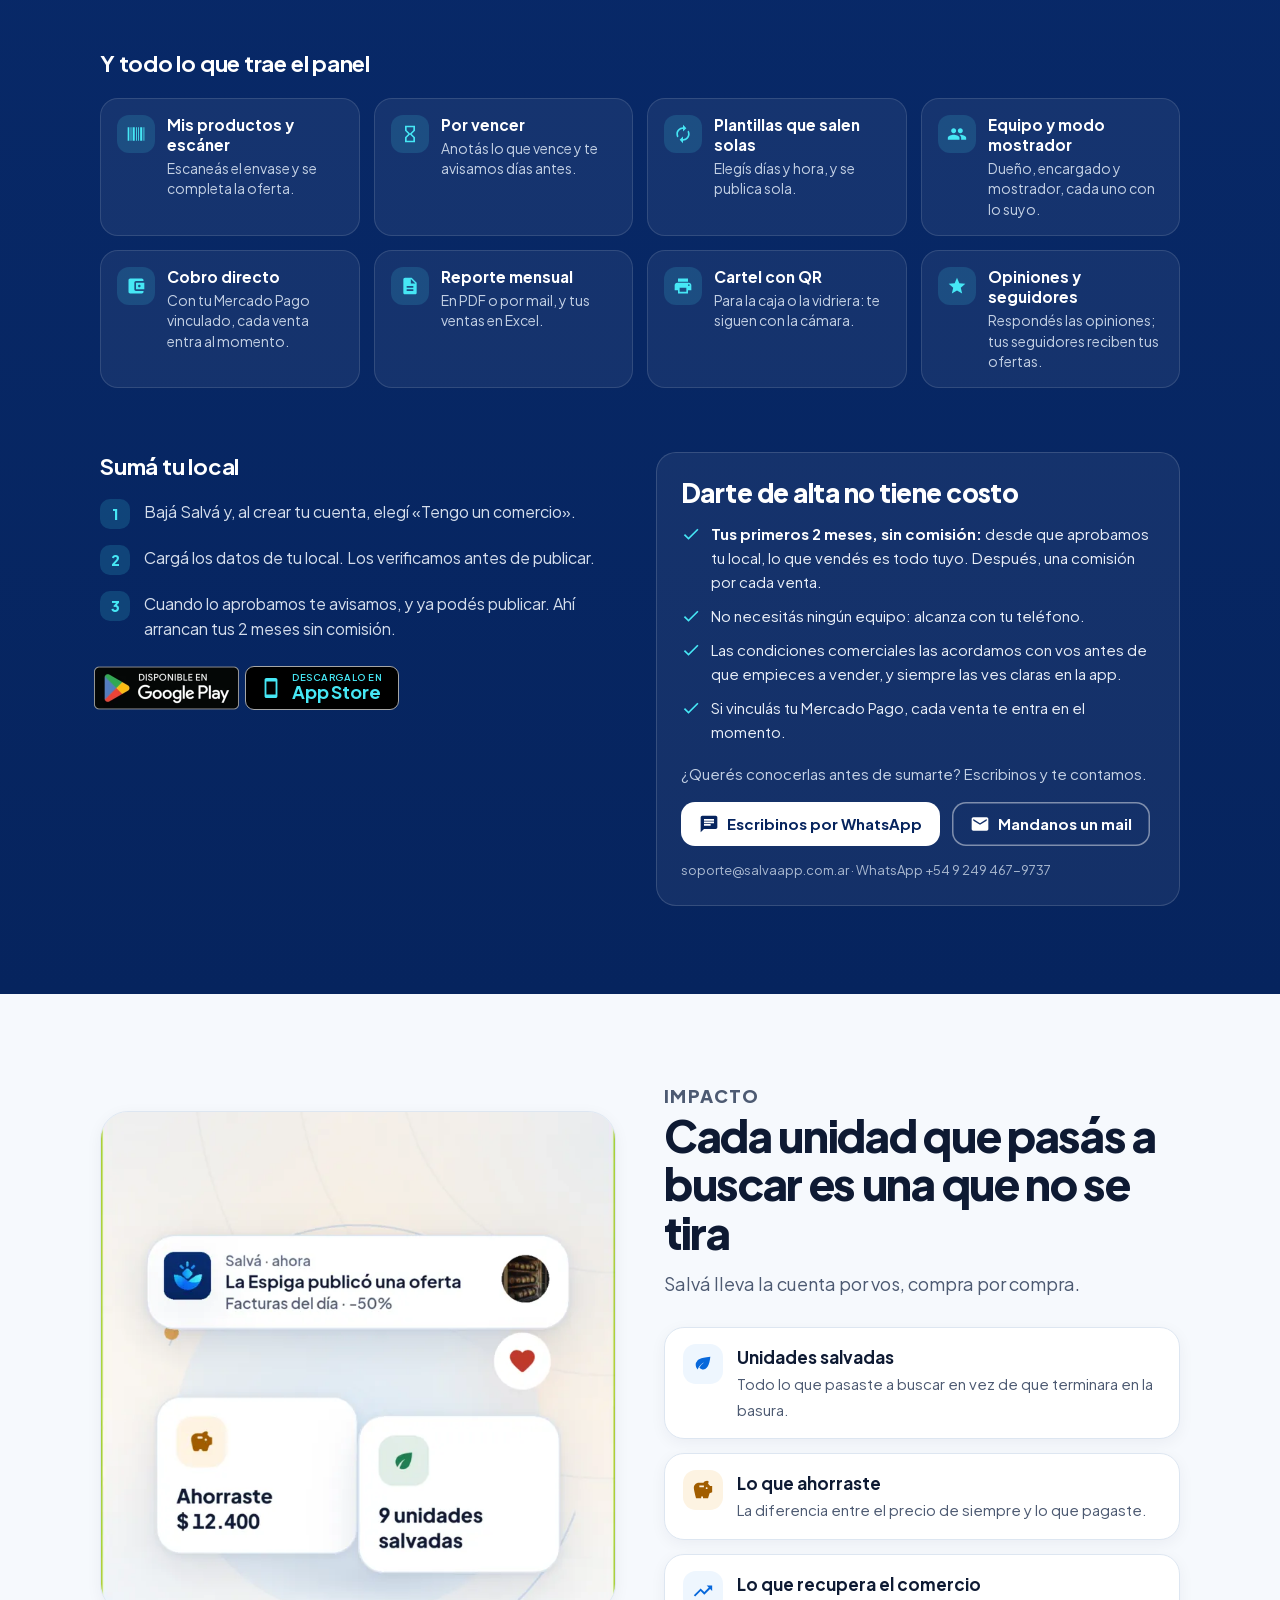
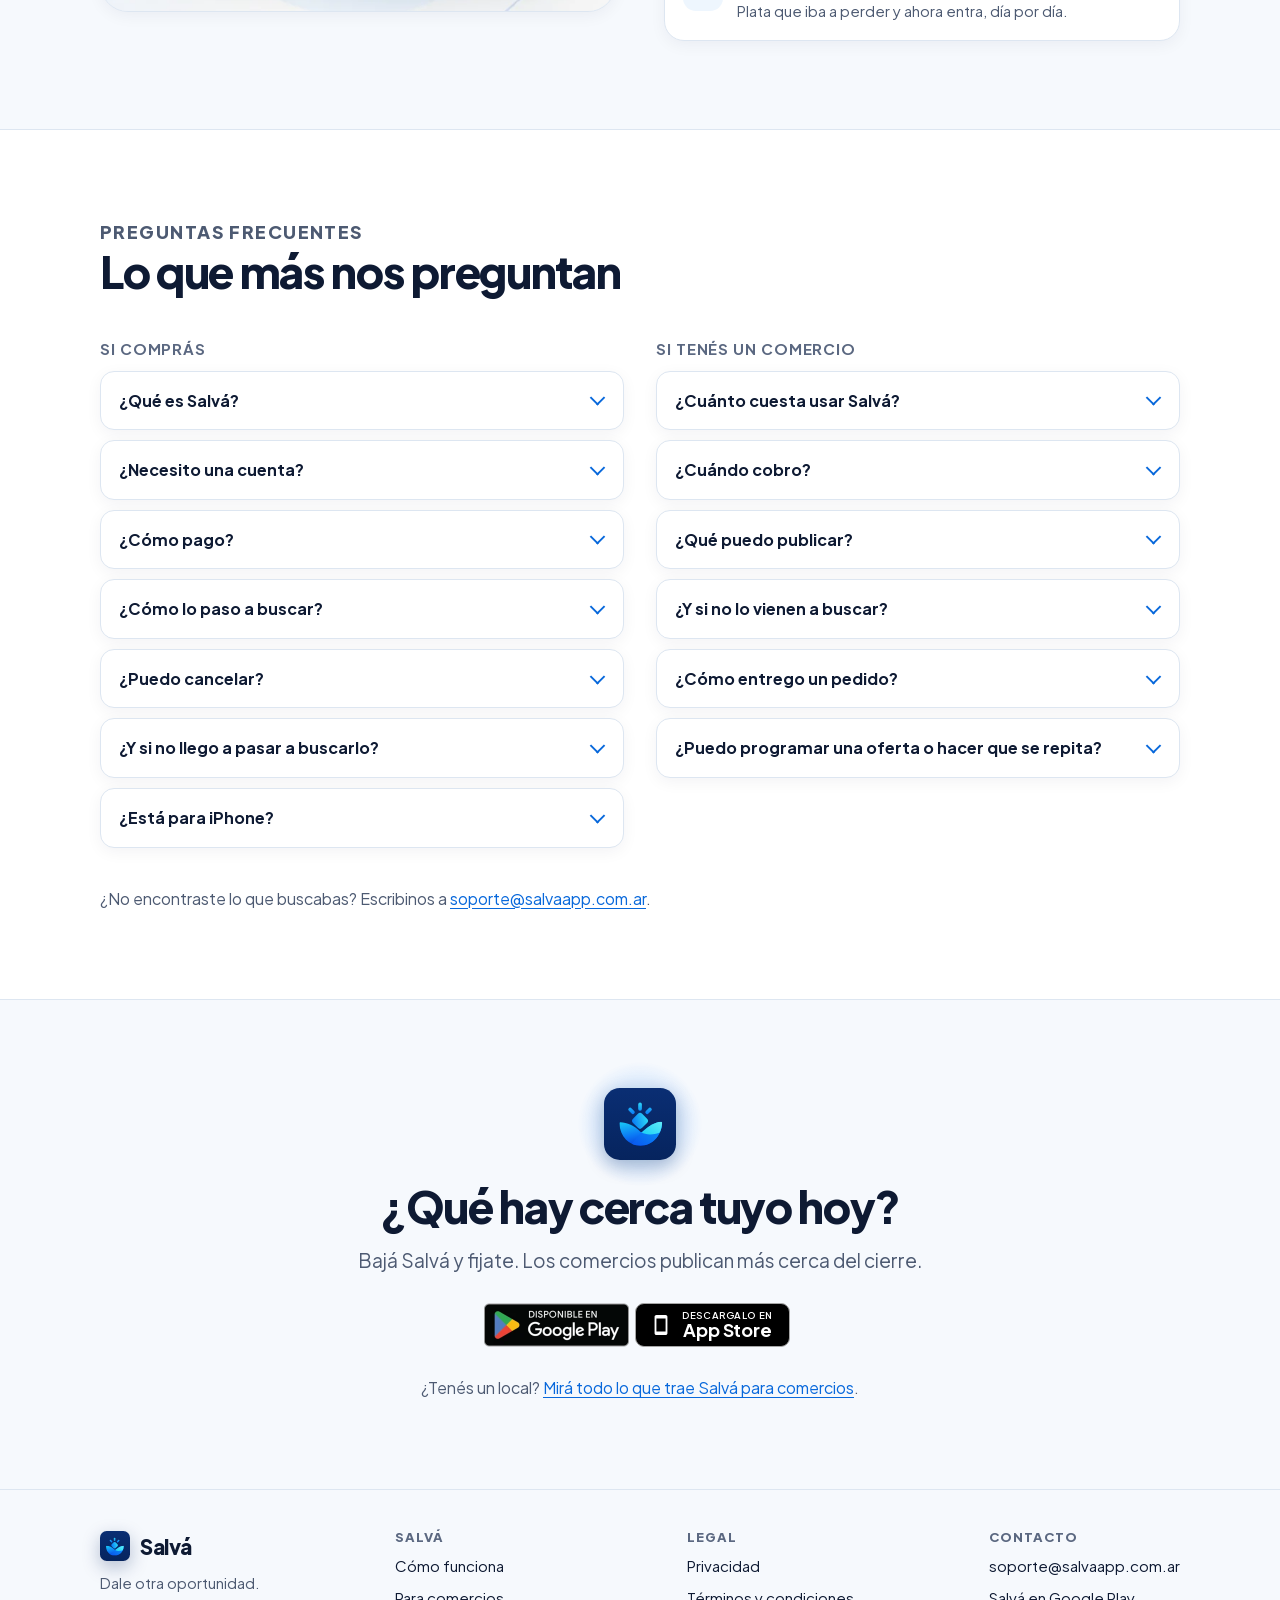
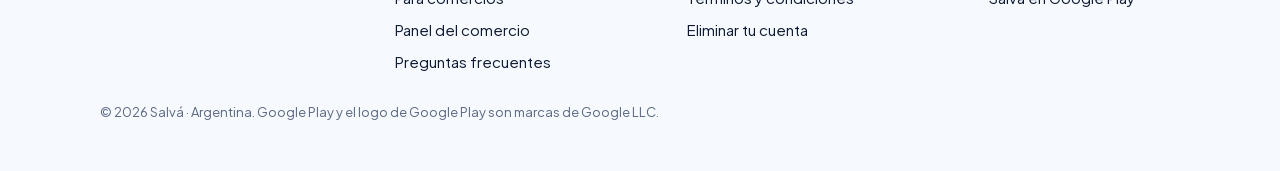
==== commit f34ec396: "Pago sólo con Mercado Pago: portada, preguntas y página para comercios Co-Authored-By: Claude Opus 5" ====
--- a/index.html
+++ b/index.html
@@ -449,13 +449,12 @@
         <article class="baldosa b-pago" data-entrada style="--i:1">
           <div class="mock-mini" aria-hidden="true">
             <div class="opcion elegida"><i class="radio"></i><span><strong>Pagar con Mercado Pago</strong><span class="tenue">Tarjeta o dinero en cuenta</span></span></div>
-            <div class="opcion"><i class="radio"></i><span><strong>Pagar en el local</strong><span class="tenue">Al pasar a buscarlo</span></span></div>
             <span class="mock-boton">Reservar y pagar · $&nbsp;1.800</span>
           </div>
           <div class="texto">
             <span class="burbuja ambar"><svg class="icono" aria-hidden="true"><use href="#i-billetera"/></svg></span>
-            <h3>Pagás como te quede cómodo</h3>
-            <p>Con Mercado Pago desde la app o, en los locales que lo aceptan, cuando lo pasás a buscar.</p>
+            <h3>Pagás con Mercado Pago</h3>
+            <p>Desde la app, al reservar, con tarjeta o dinero en cuenta. Así la compra queda confirmada y el local te la tiene separada.</p>
           </div>
         </article>
 
@@ -748,7 +747,7 @@
           <h3>Si comprás</h3>
           <details><summary>¿Qué es Salvá?</summary><p>Comercios cerca tuyo publican lo que les sobró o está por vencer, a precio rebajado. Vos lo reservás, lo pagás y lo pasás a buscar.</p></details>
           <details><summary>¿Necesito una cuenta?</summary><p>Para mirar, no: las ofertas, el mapa y los locales se ven sin entrar. La cuenta la necesitás para reservar, seguir un local o que te avisemos de una alerta.</p></details>
-          <details><summary>¿Cómo pago?</summary><p>Con Mercado Pago (tarjeta o dinero en cuenta) desde la app. En los locales que lo aceptan, también podés pagar cuando lo pasás a buscar, en efectivo o como acepte el local. Rapipago o Pago Fácil no: tardan días en acreditarse, y la oferta es para hoy.</p></details>
+          <details><summary>¿Cómo pago?</summary><p>Sólo con Mercado Pago (tarjeta o dinero en cuenta), desde la app, al reservar. No se paga en el local ni en efectivo: así la compra queda confirmada y el local te la tiene separada. Rapipago o Pago Fácil tampoco: tardan días en acreditarse, y la oferta es para hoy.</p></details>
           <details><summary>¿Cómo lo paso a buscar?</summary><p>Pasá por el local en el horario que dice la oferta y mostrá el código o el QR de tu reserva. Si no podés ir vos, compartí el ticket: el link sirve sólo para ese retiro.</p></details>
           <details><summary>¿Puedo cancelar?</summary><p>Sí, dentro de los 10 minutos de haber pagado y antes de que empiece el horario para pasar a buscarlo: te devolvemos el 100%. Si cancela el comercio, también te devolvemos el 100%.</p></details>
           <details><summary>¿Y si no llego a pasar a buscarlo?</summary><p>No hay devolución: el comercio te lo preparó y te lo guardó, y a esa hora ya no lo puede vender.</p></details>
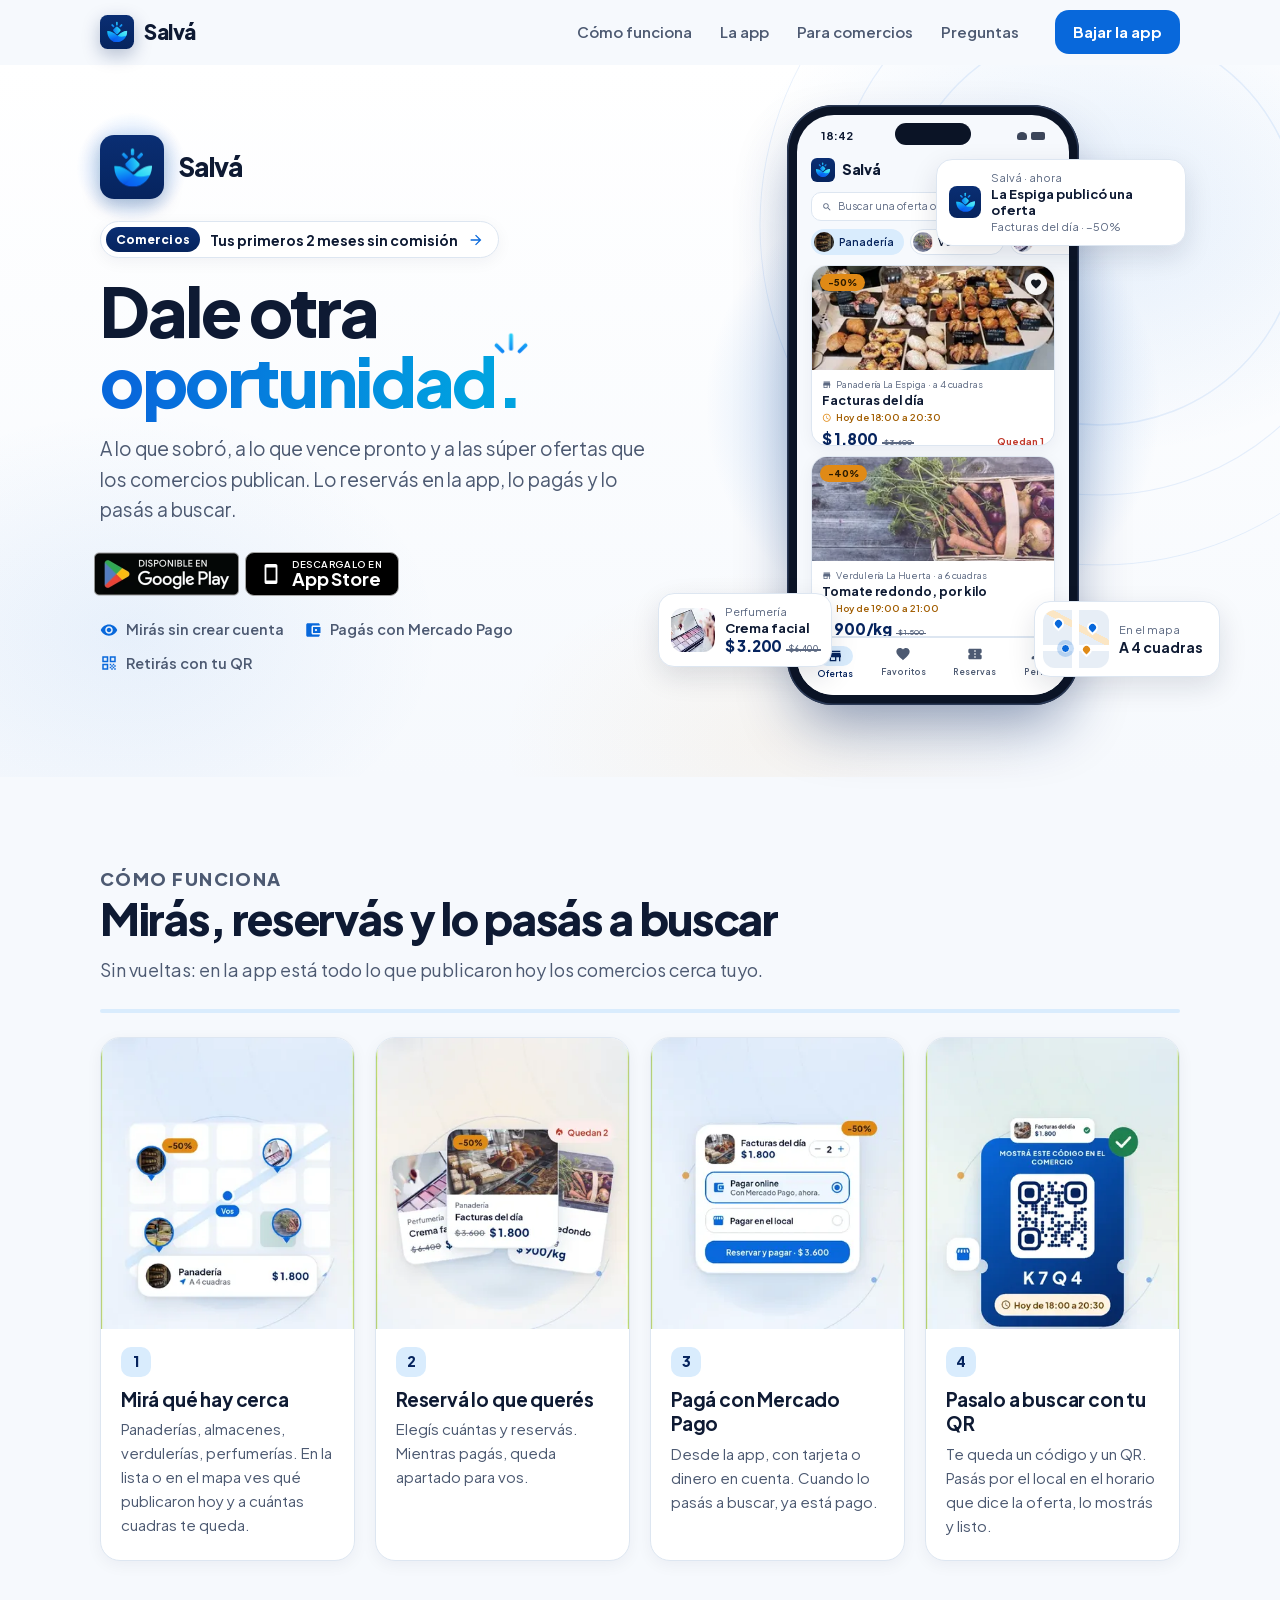
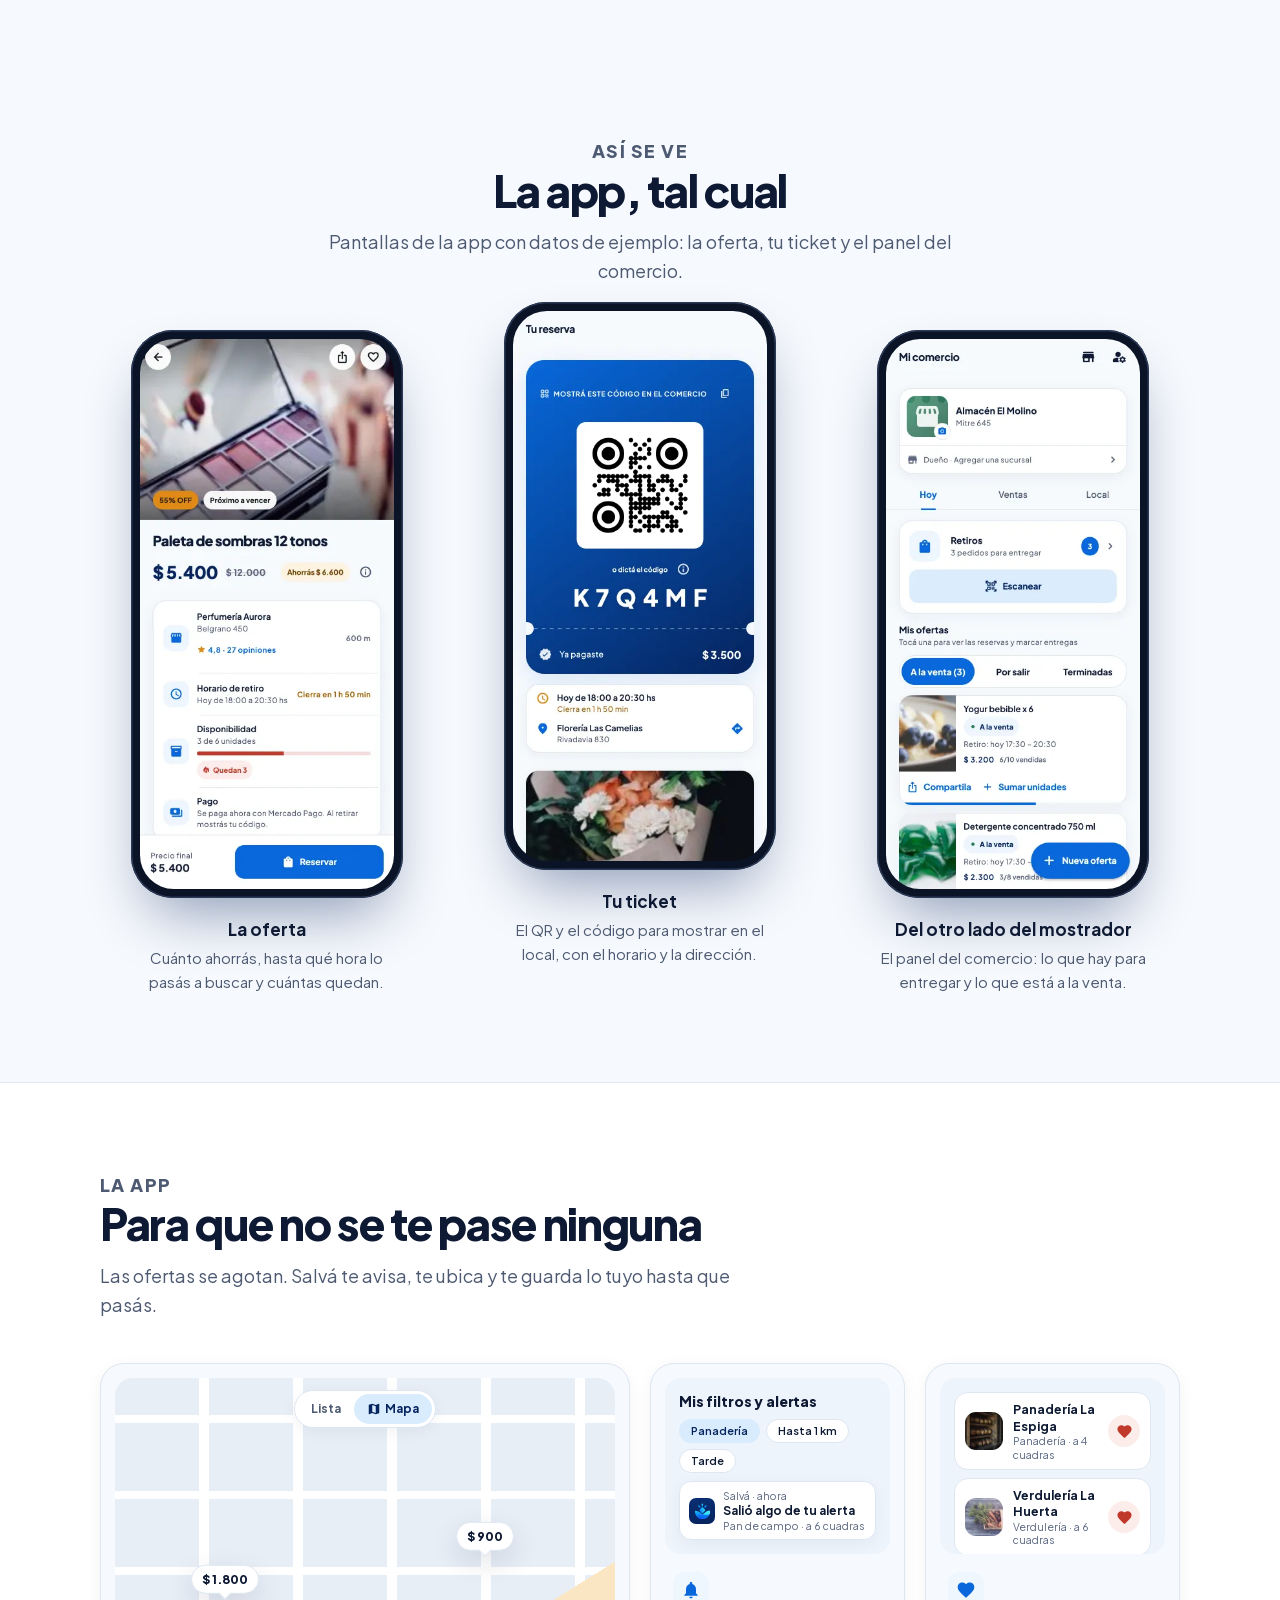
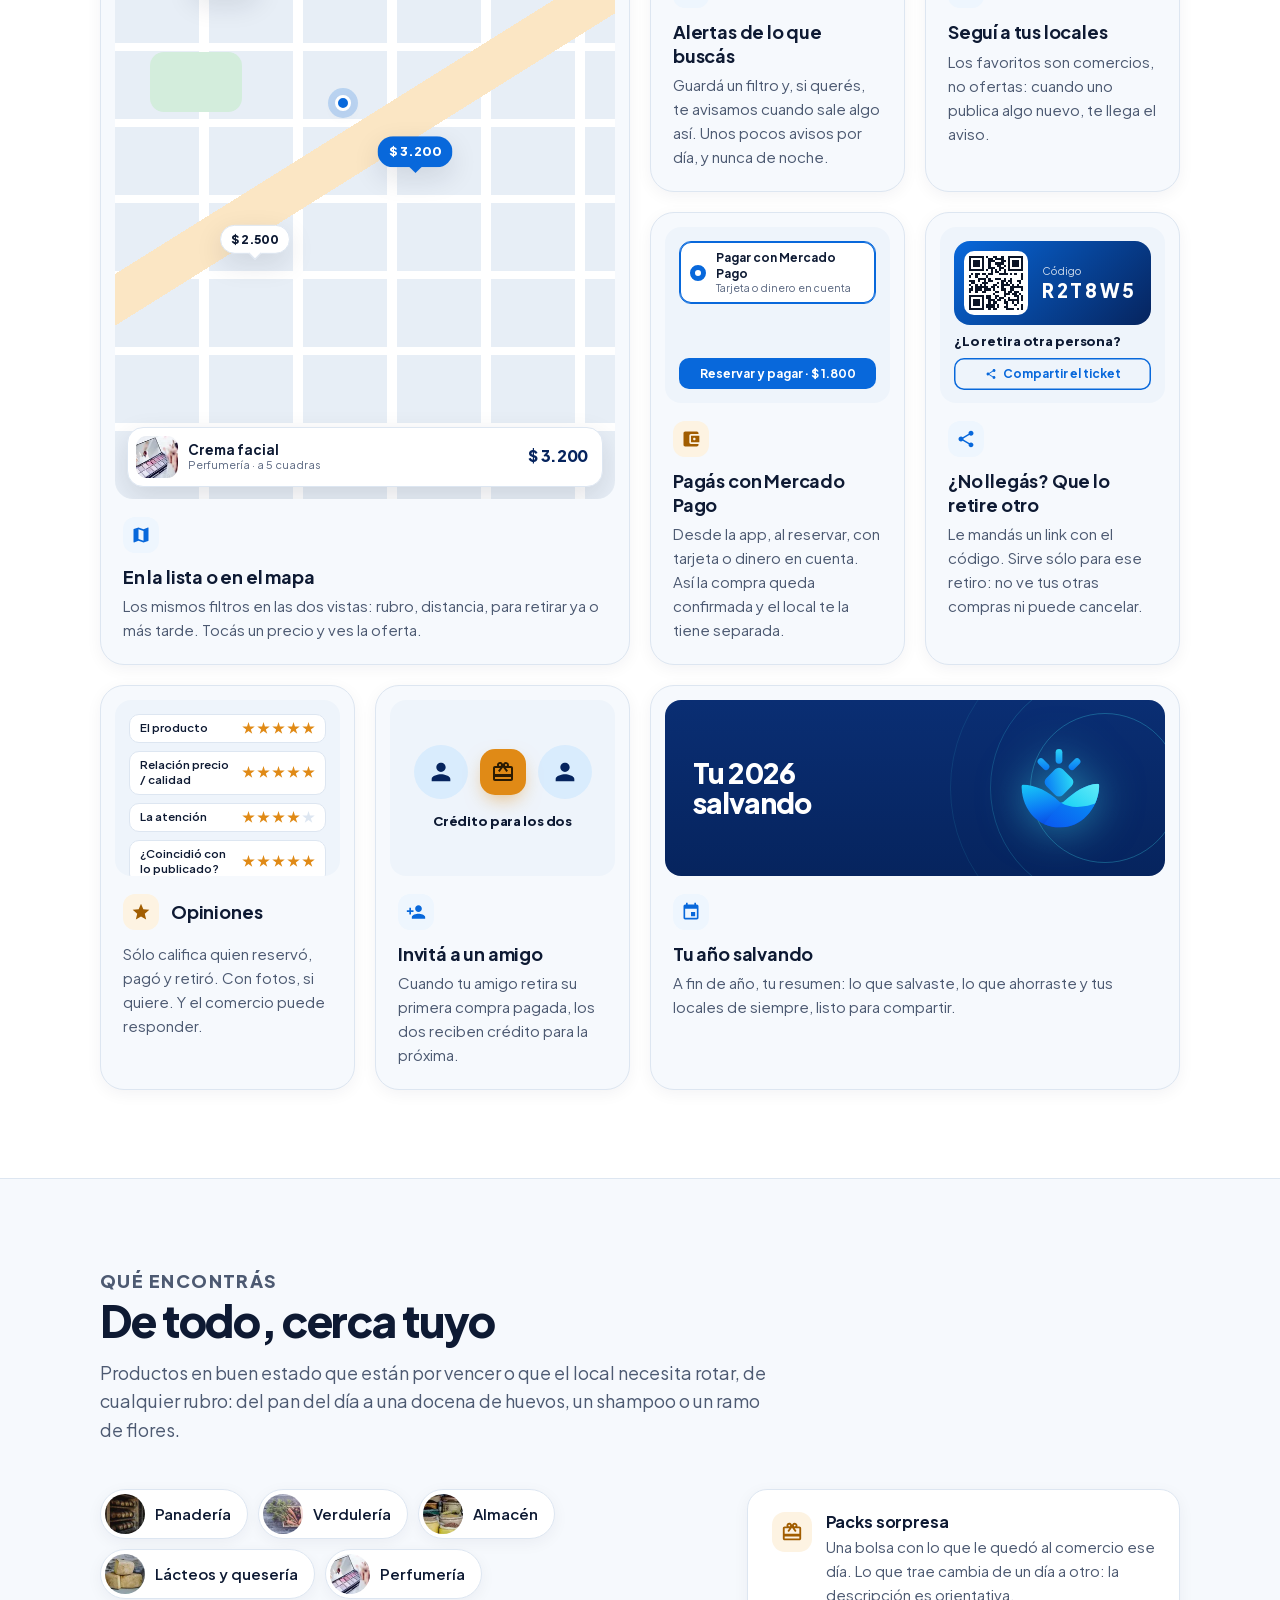
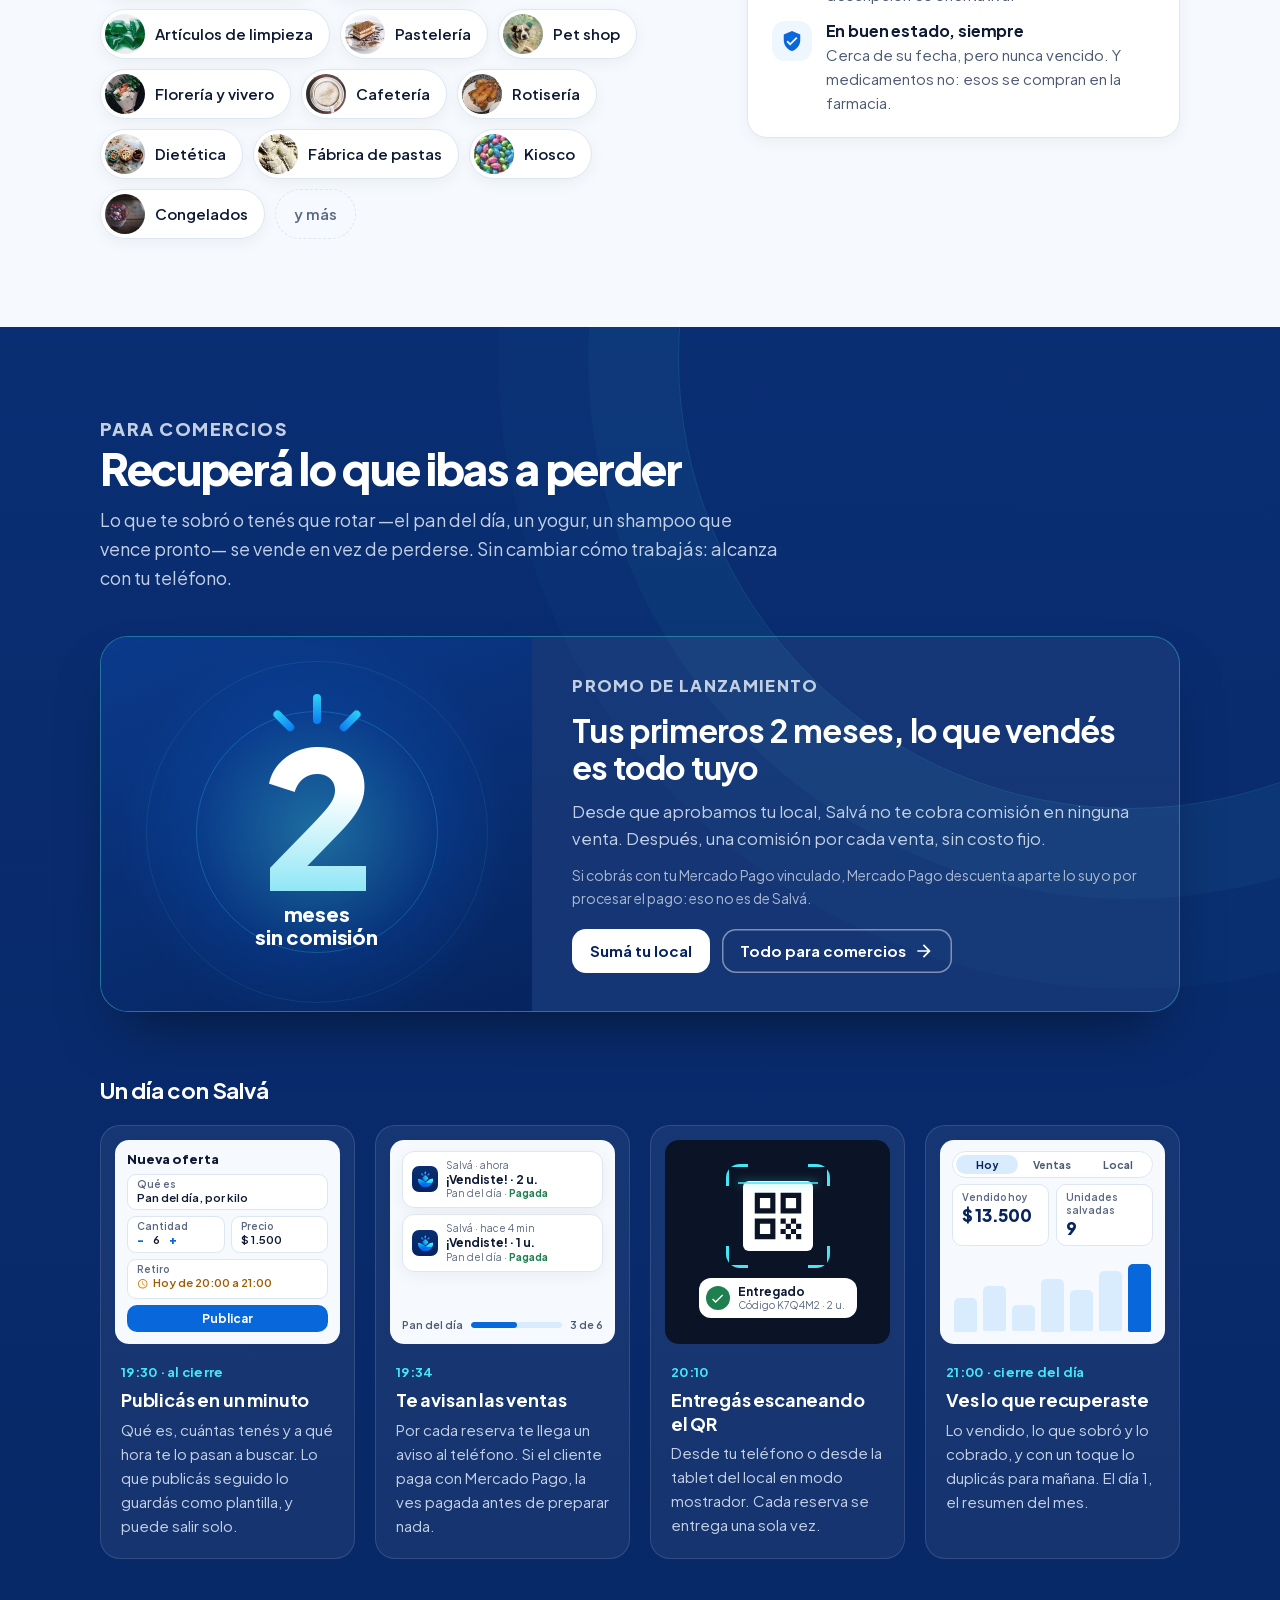
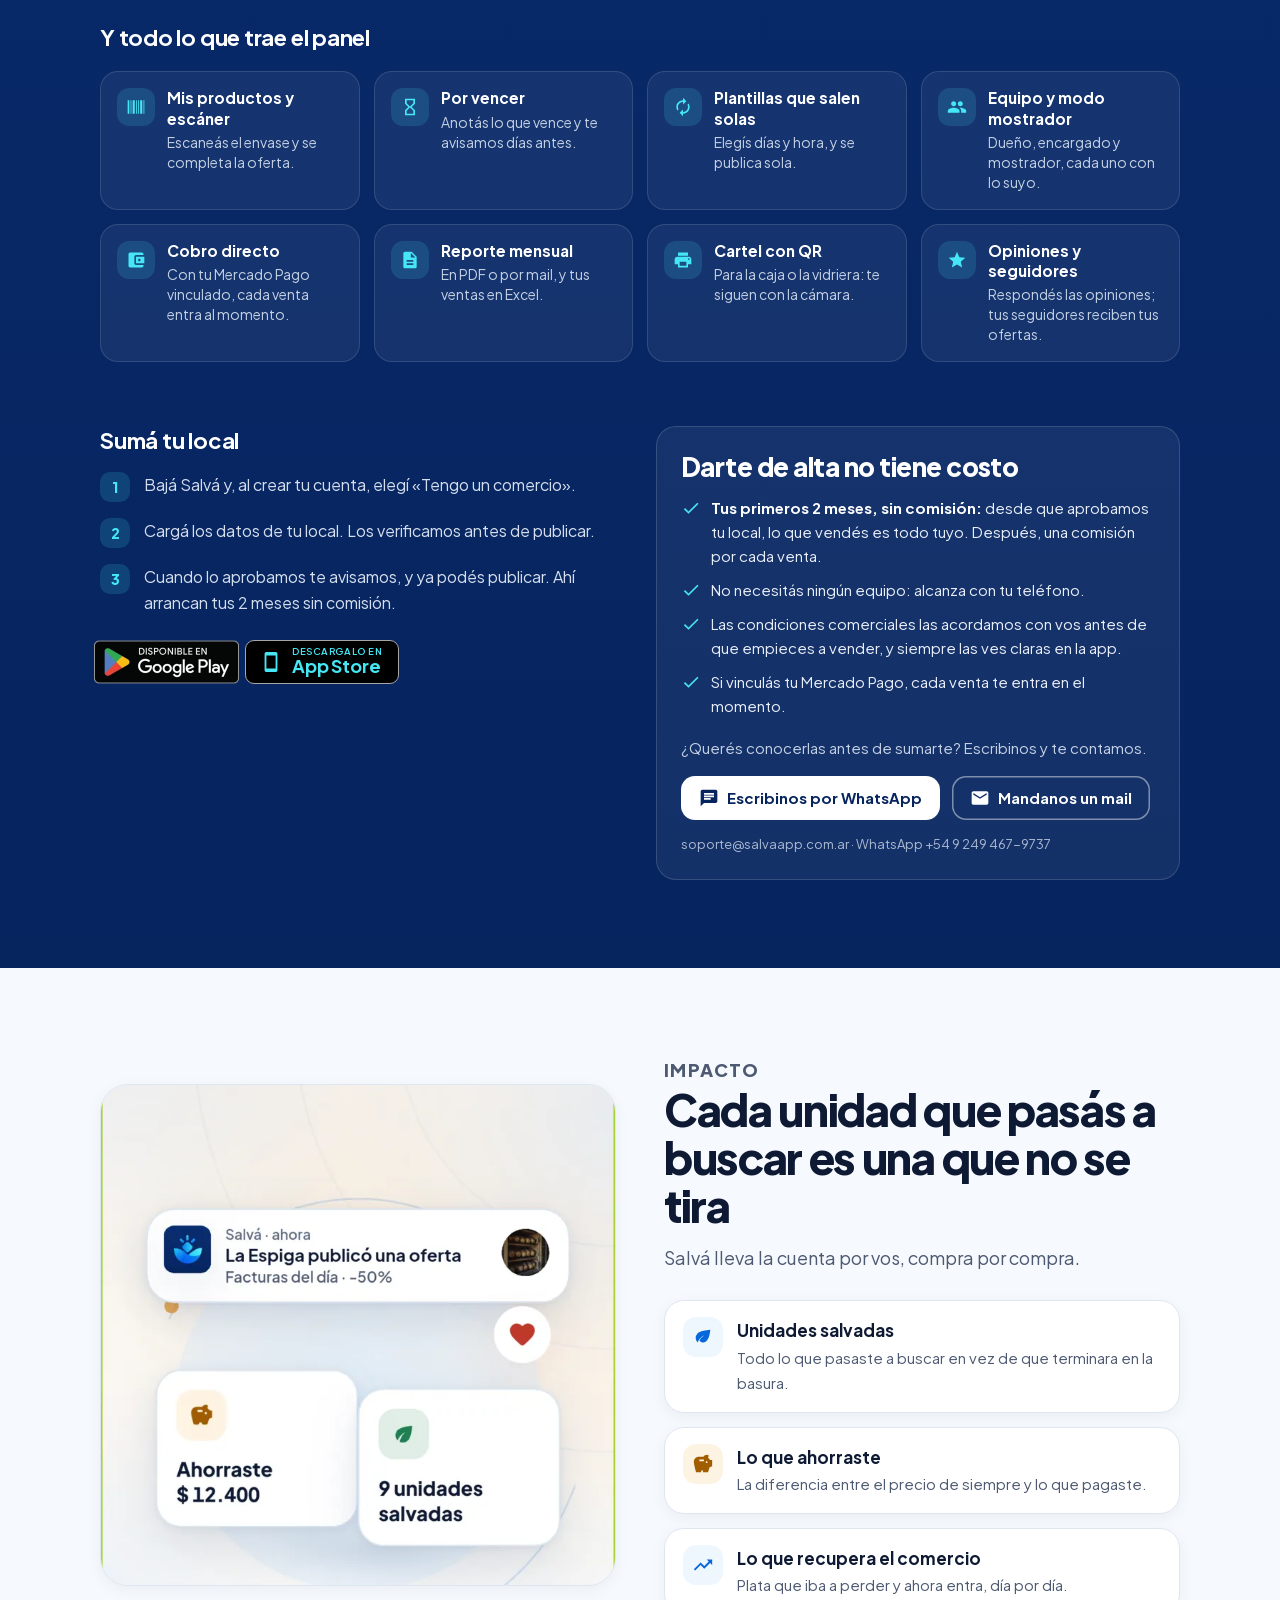
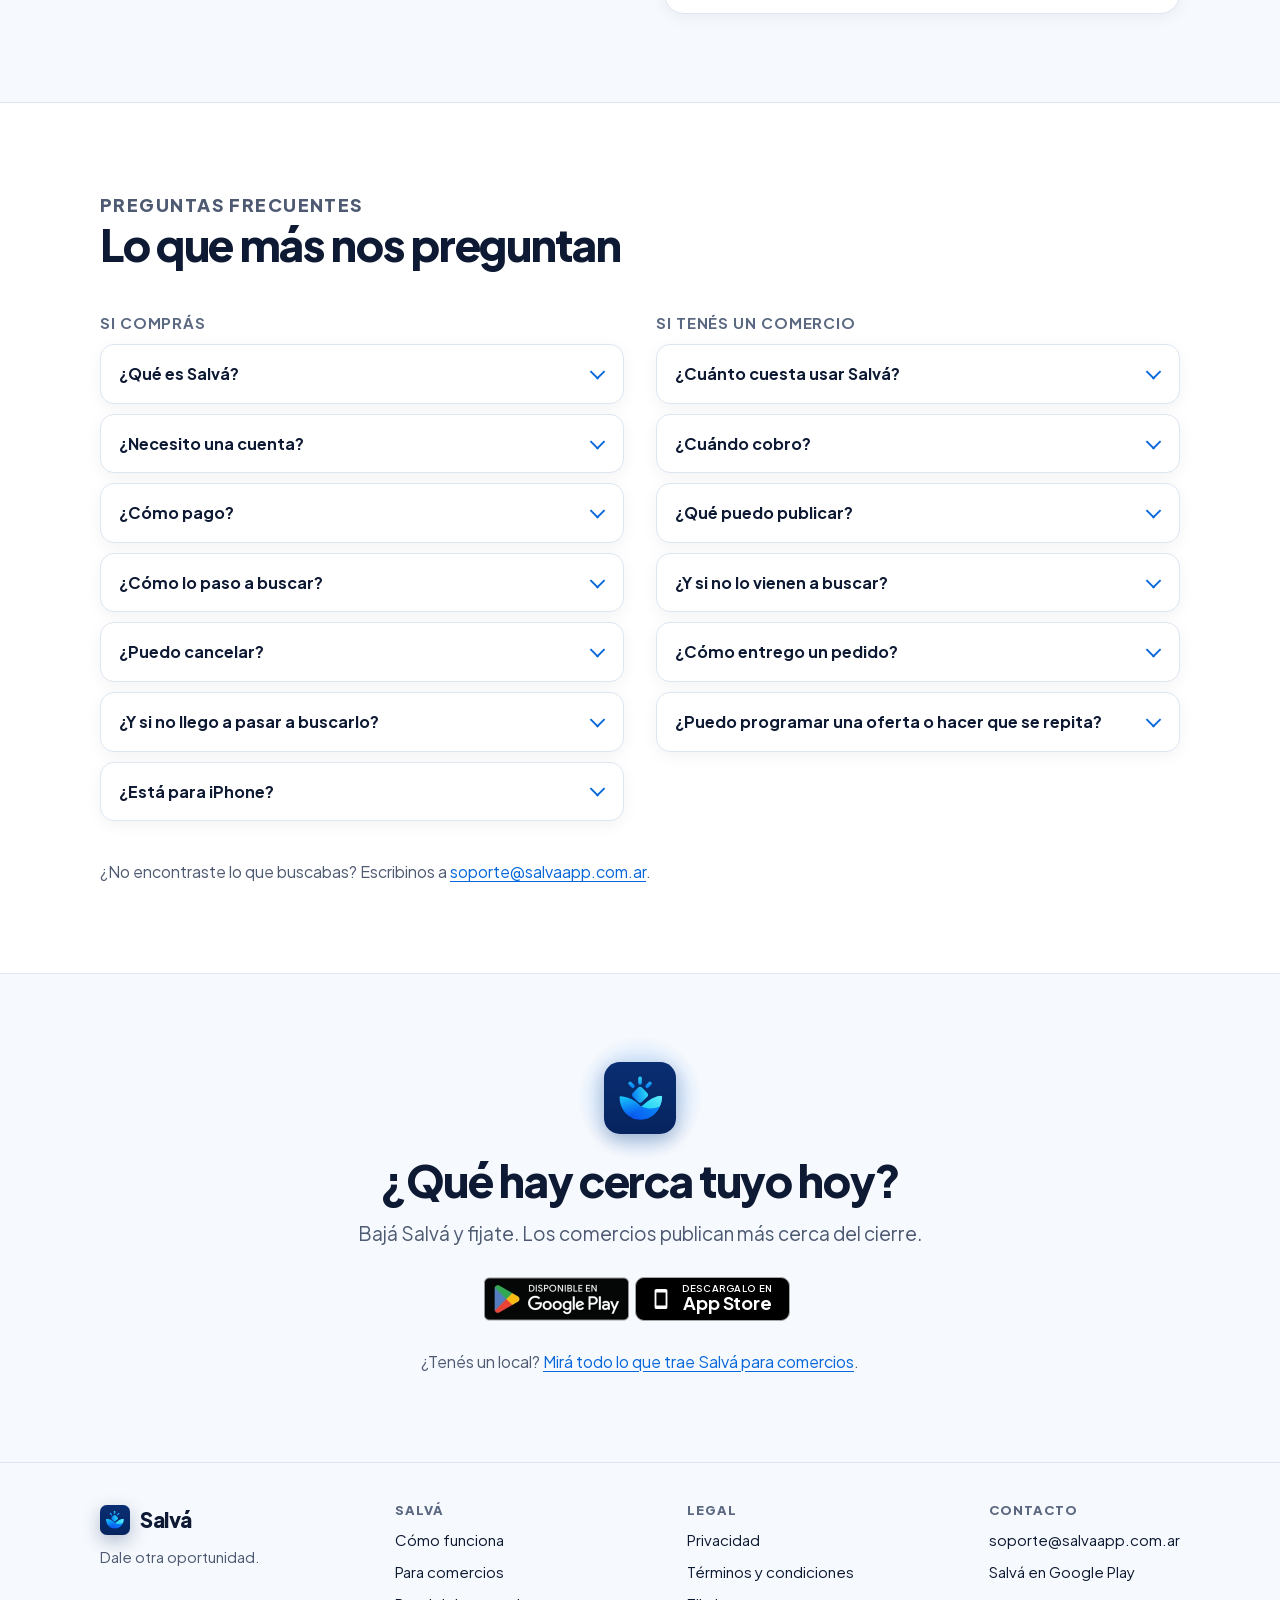
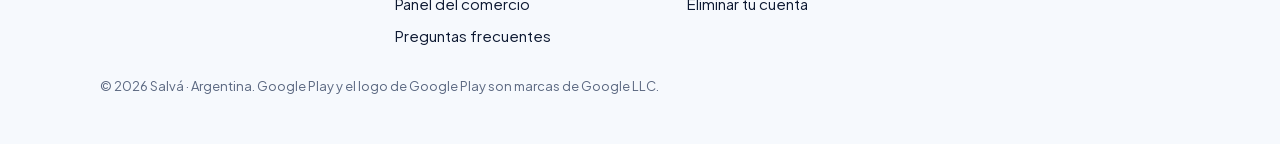
==== commit 1e659969: "Pago sólo con Mercado Pago: el resto de la portada, para comercios, comercio y hoy Completa f34ec39:" ====
--- a/index.html
+++ b/index.html
@@ -4,7 +4,7 @@
 <meta charset="utf-8">
 <meta name="viewport" content="width=device-width, initial-scale=1">
 <title>Salvá · Dale otra oportunidad</title>
-<meta name="description" content="Dale otra oportunidad a lo que sobró, a lo que vence pronto y a las súper ofertas que los comercios publican. Lo reservás en la app, lo pagás online o en el local y lo pasás a buscar con tu QR.">
+<meta name="description" content="Dale otra oportunidad a lo que sobró, a lo que vence pronto y a las súper ofertas que los comercios publican. Lo reservás y lo pagás en la app, y lo pasás a buscar con tu QR.">
 <link rel="canonical" href="https://salvaapp.com.ar/">
 <meta name="theme-color" content="#F6F9FD" media="(prefers-color-scheme: light)">
 <meta name="theme-color" content="#0A1328" media="(prefers-color-scheme: dark)">
@@ -210,7 +210,7 @@
         </div>
         <ul class="beneficios" data-entrada style="--i:5">
           <li><svg class="icono" aria-hidden="true"><use href="#i-ojo"/></svg>Mirás sin crear cuenta</li>
-          <li><svg class="icono" aria-hidden="true"><use href="#i-billetera"/></svg>Pagás online o en el local</li>
+          <li><svg class="icono" aria-hidden="true"><use href="#i-billetera"/></svg>Pagás con Mercado Pago</li>
           <li><svg class="icono" aria-hidden="true"><use href="#i-qr"/></svg>Retirás con tu QR</li>
         </ul>
       </div>
@@ -327,8 +327,8 @@
           <div class="texto"><span class="numero">2</span><h3>Reservá lo que querés</h3><p>Elegís cuántas y reservás. Mientras pagás, queda apartado para vos.</p></div>
         </li>
         <li class="paso" data-entrada style="--i:2">
-          <figure><img src="img/app/paso-reserva.webp" srcset="img/app/paso-reserva-360.webp 360w, img/app/paso-reserva.webp 720w" sizes="(max-width: 600px) 38vw, (max-width: 1020px) 46vw, 256px" width="720" height="827" loading="lazy" decoding="async" alt="La reserva con dos formas de pago: online con Mercado Pago o en el local."></figure>
-          <div class="texto"><span class="numero">3</span><h3>Pagá online o en el local</h3><p>Con Mercado Pago desde la app o, si el local lo acepta, cuando lo pasás a buscar.</p></div>
+          <figure><img src="img/app/paso-reserva.webp" srcset="img/app/paso-reserva-360.webp 360w, img/app/paso-reserva.webp 720w" sizes="(max-width: 600px) 38vw, (max-width: 1020px) 46vw, 256px" width="720" height="827" loading="lazy" decoding="async" alt="La reserva, lista para pagar con Mercado Pago."></figure>
+          <div class="texto"><span class="numero">3</span><h3>Pagá con Mercado Pago</h3><p>Desde la app, con tarjeta o dinero en cuenta. Cuando lo pasás a buscar, ya está pago.</p></div>
         </li>
         <li class="paso" data-entrada style="--i:3">
           <figure><img src="img/app/paso-qr.webp" srcset="img/app/paso-qr-360.webp 360w, img/app/paso-qr.webp 720w" sizes="(max-width: 600px) 38vw, (max-width: 1020px) 46vw, 256px" width="720" height="827" loading="lazy" decoding="async" alt="Tu código con el QR y el horario para pasar a buscarlo: hoy de 18:00 a 20:30."></figure>
@@ -572,8 +572,7 @@
       </div>
 
       <!-- La promo de lanzamiento (1240): 2 meses desde que se aprueba el
-           local, sin comisión de Salvá en ninguna venta, también en las que
-           se cobran en el mostrador. Mercado Pago cobra lo suyo aparte. El
+           local, sin comisión de Salvá en ninguna venta. Mercado Pago cobra lo suyo aparte. El
            código no tiene fecha límite para sumarse: no se promete una, ni
            para un lado ni para el otro. -->
       <div class="promo" data-entrada>
@@ -585,7 +584,7 @@
         <div class="promo-texto">
           <p class="promo-etiqueta">Promo de lanzamiento</p>
           <h3>Tus primeros 2 meses, lo que vendés es todo tuyo</h3>
-          <p>Desde que aprobamos tu local, Salvá no te cobra comisión: ni en lo que se paga por Mercado Pago ni en lo que cobrás en el mostrador. Después, una comisión por cada venta, sin costo fijo.</p>
+          <p>Desde que aprobamos tu local, Salvá no te cobra comisión en ninguna venta. Después, una comisión por cada venta, sin costo fijo.</p>
           <p class="promo-nota">Si cobrás con tu Mercado Pago vinculado, Mercado Pago descuenta aparte lo suyo por procesar el pago: eso no es de Salvá.</p>
           <div class="acciones">
             <a class="boton boton-claro" href="#sumate">Sumá tu local</a>
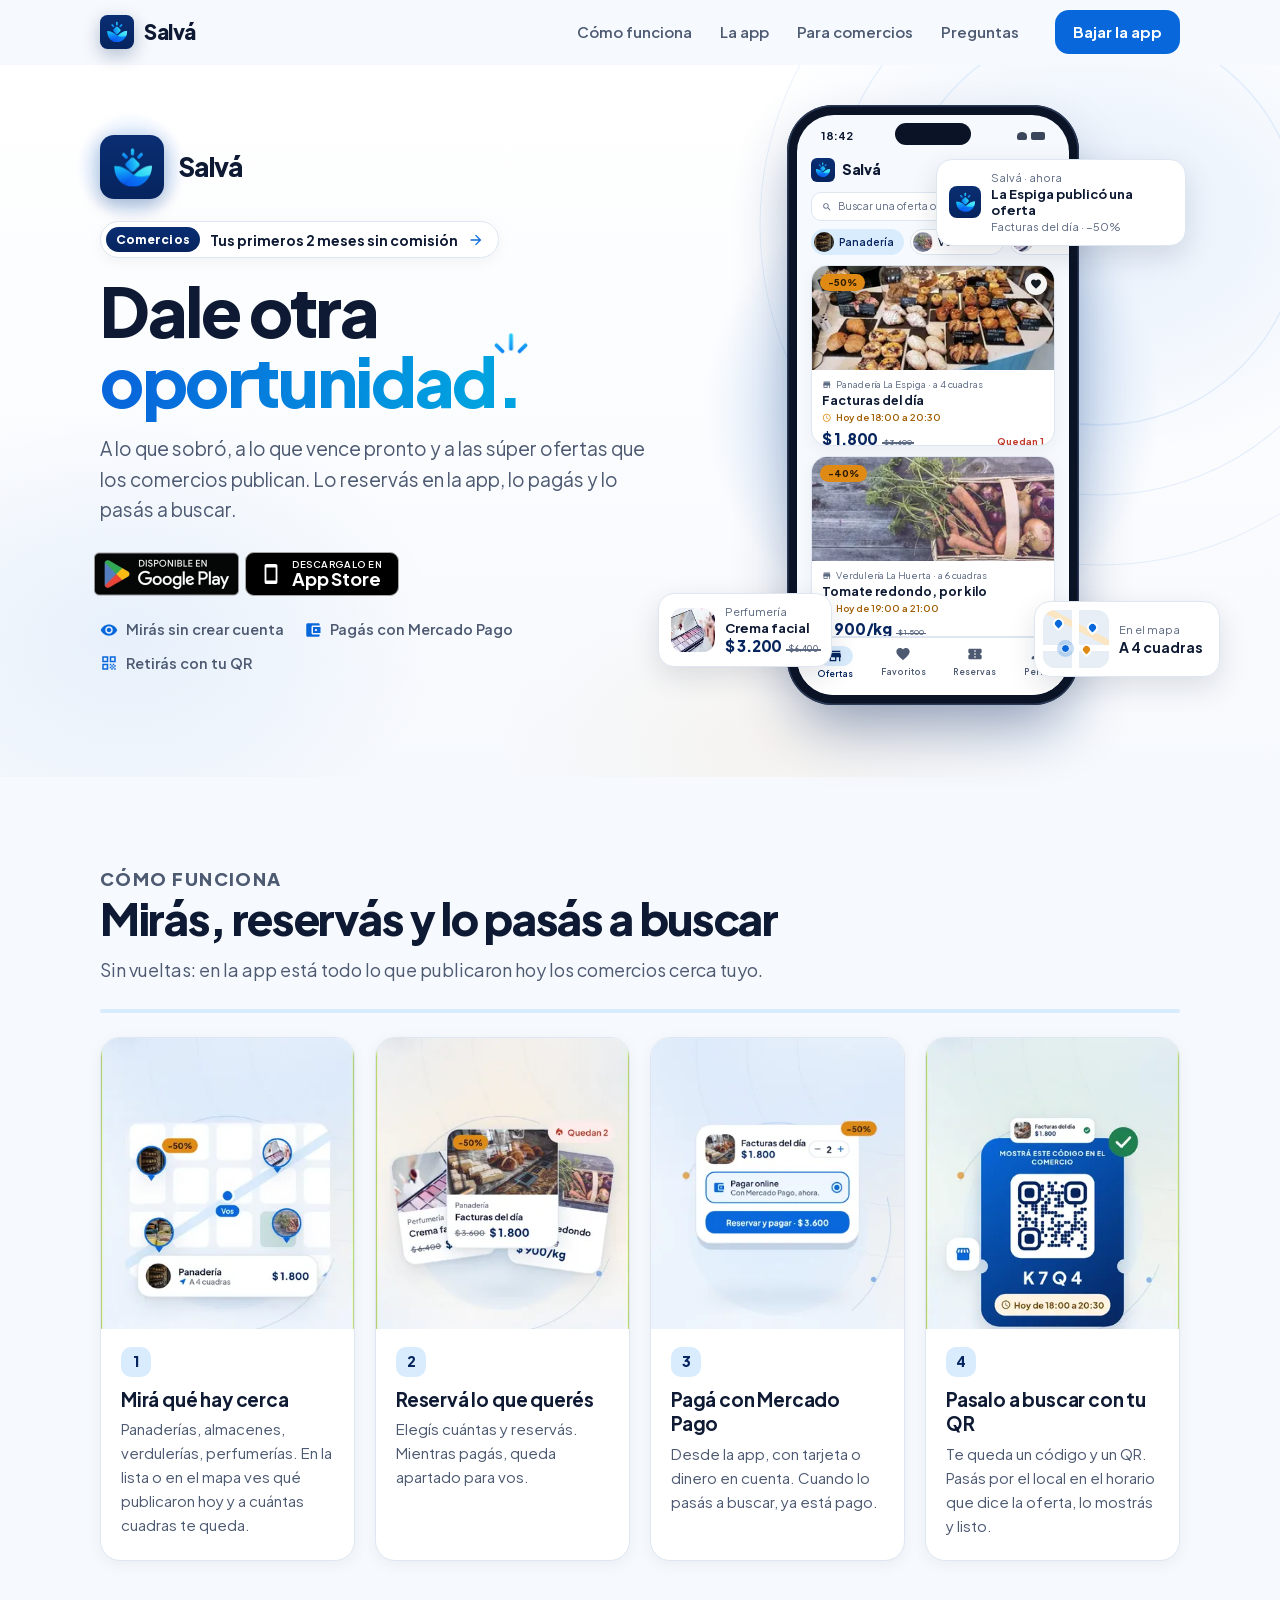
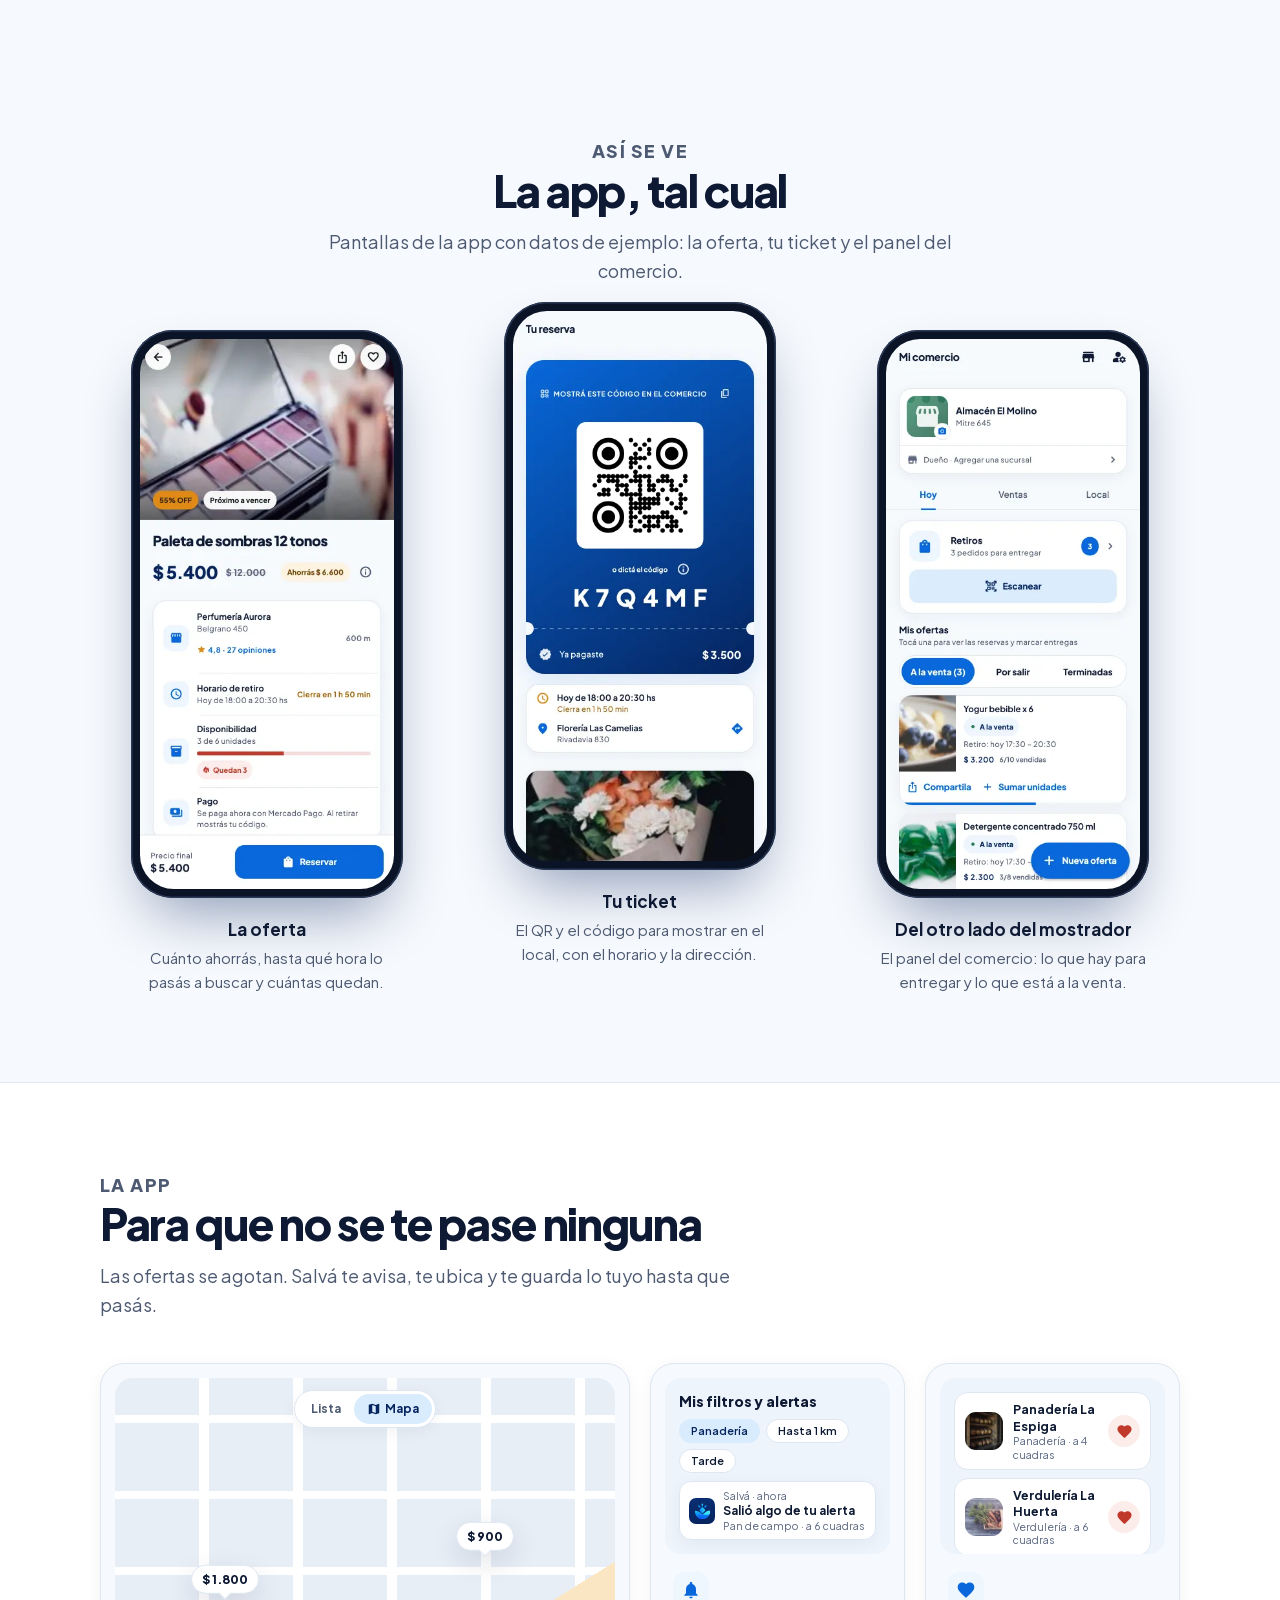
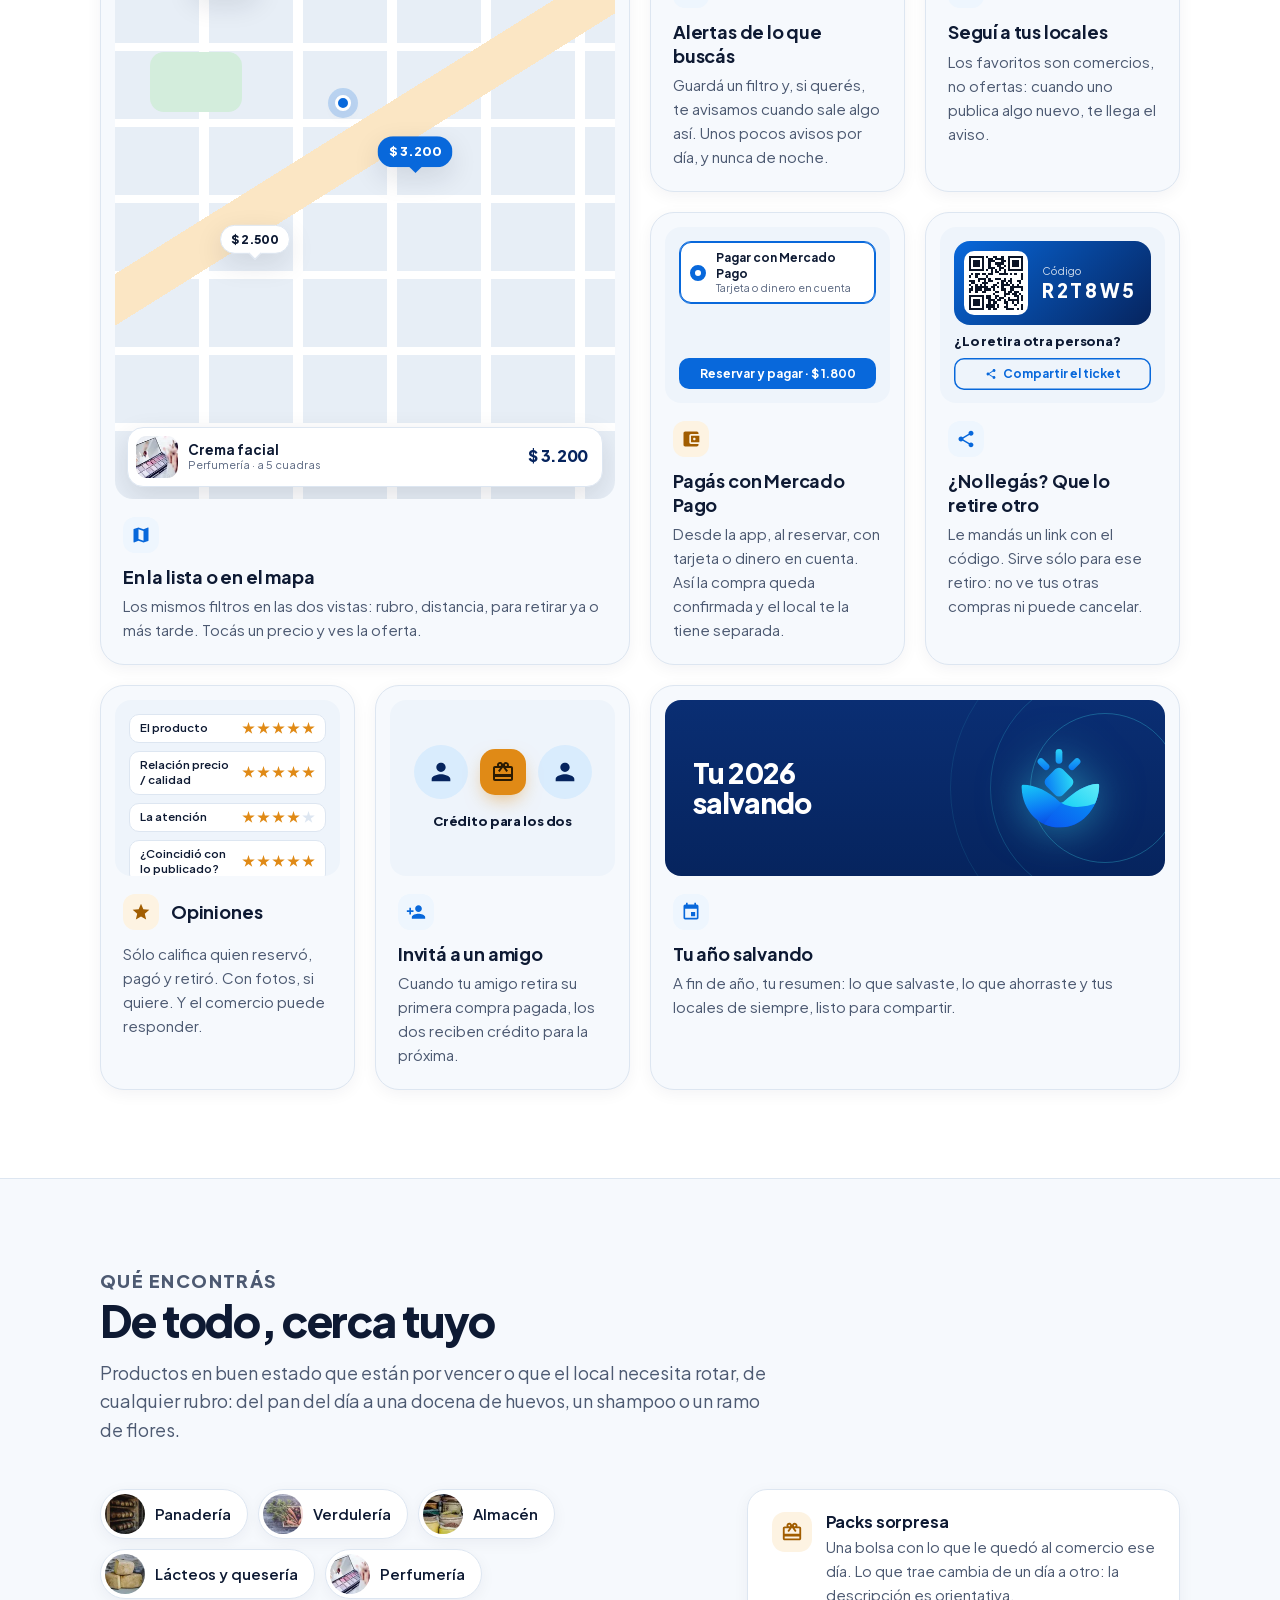
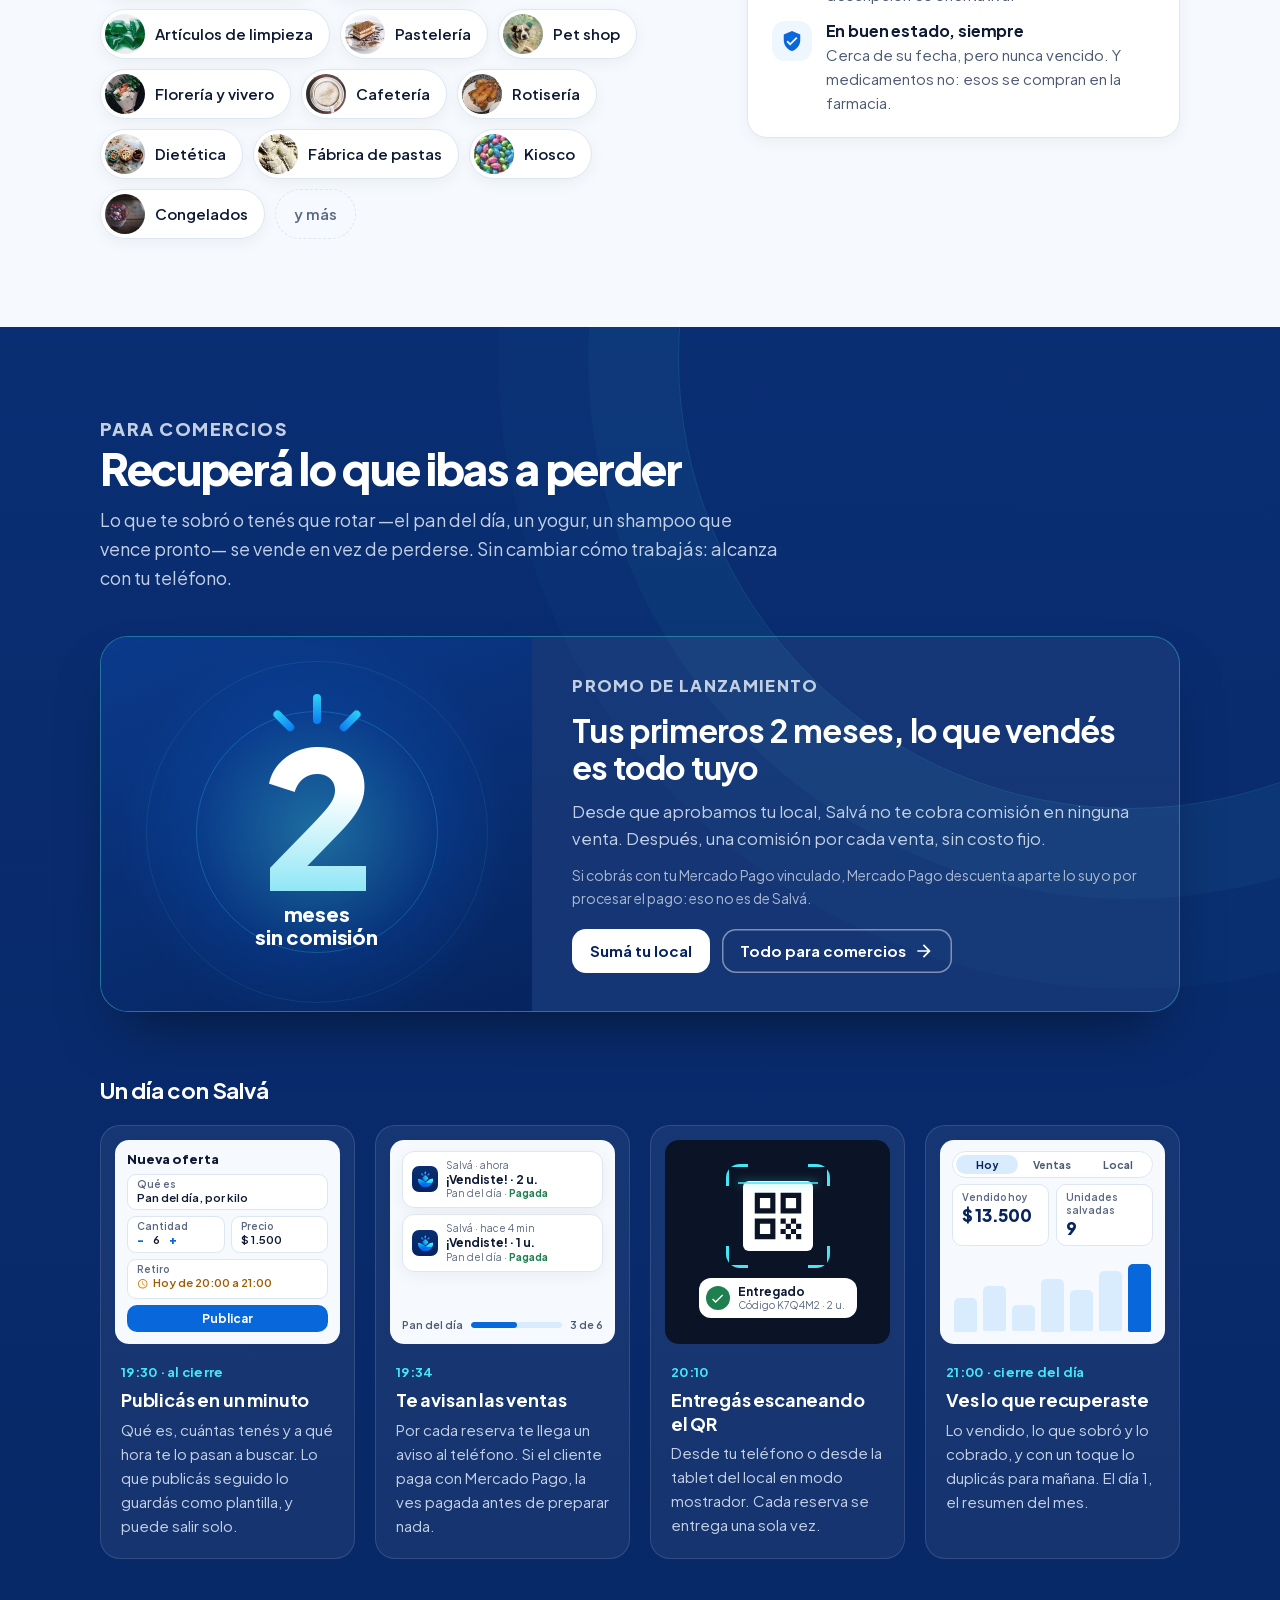
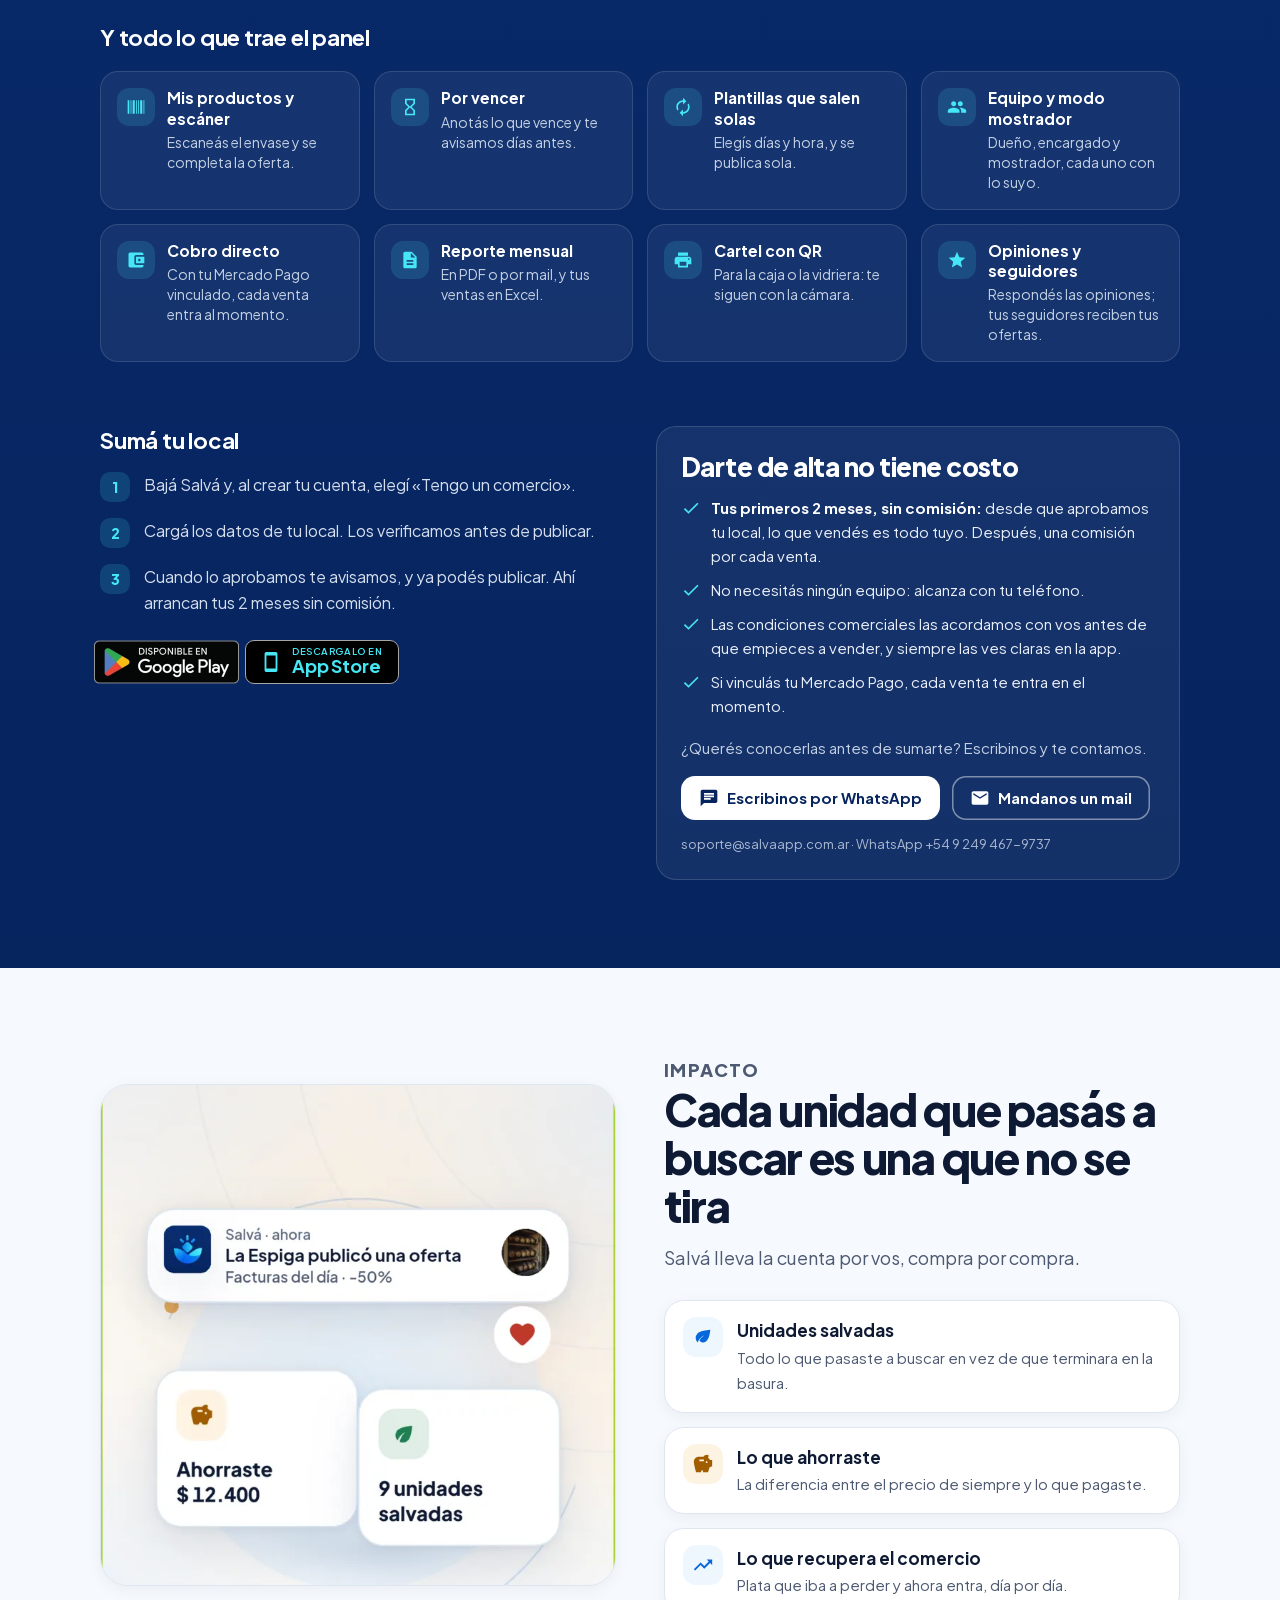
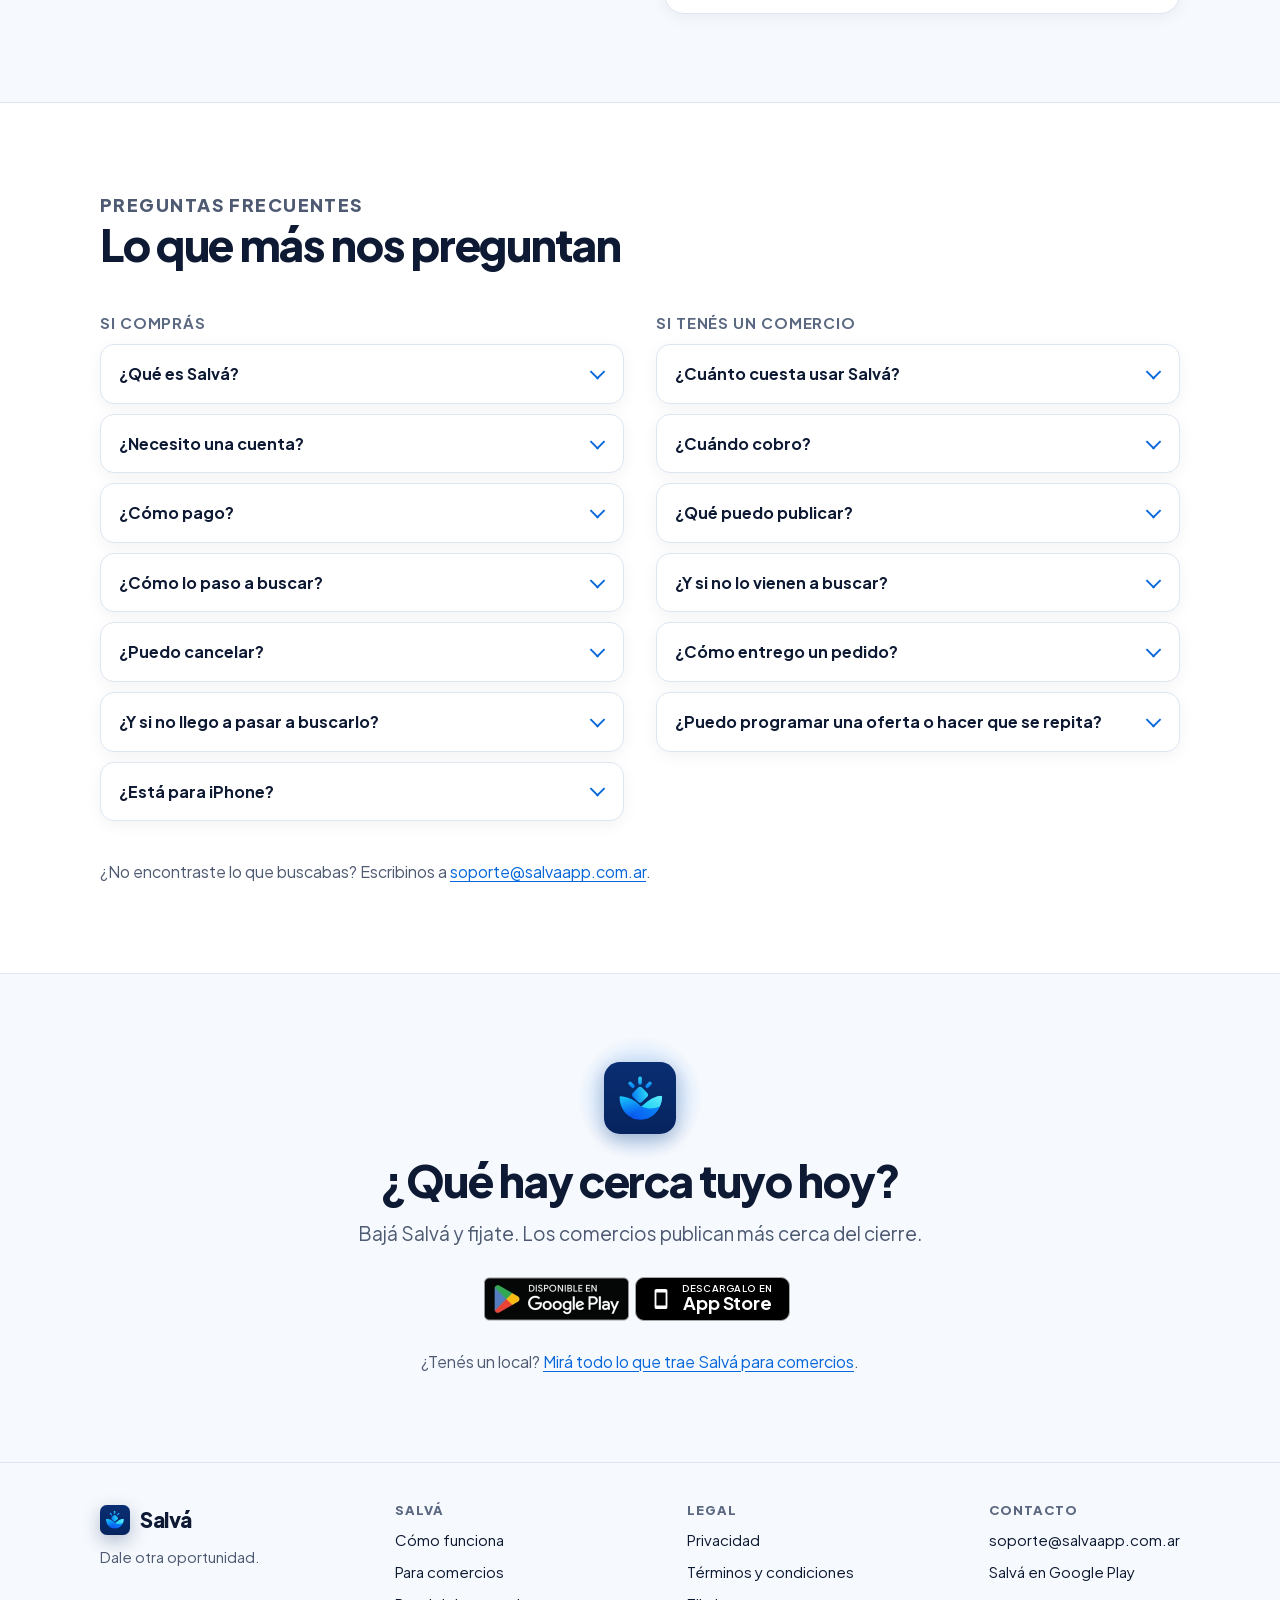
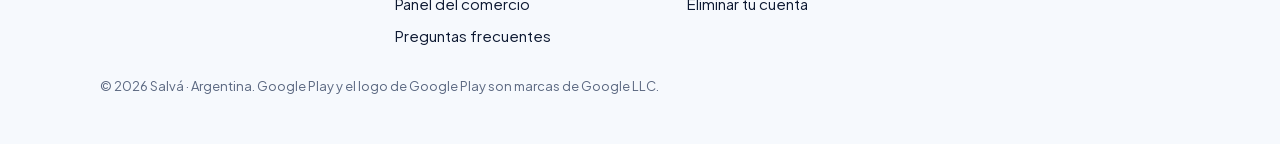
==== commit 17f91d7b: "Letra chica de los cobros: transferencia, devoluciones, contracargos y datos de cobro Los términos, " ====
--- a/index.html
+++ b/index.html
@@ -755,7 +755,7 @@
         <div data-entrada style="--i:1">
           <h3>Si tenés un comercio</h3>
           <details><summary>¿Cuánto cuesta usar Salvá?</summary><p>Darte de alta no tiene costo y no tenés que comprar equipos: alcanza con tu teléfono. Tus primeros 2 meses desde que aprobamos tu local son sin comisión de Salvá; después, Salvá cobra una comisión por cada venta, sin costo fijo. Las condiciones comerciales las acordamos con vos antes de que empieces a vender, y después las ves claras en la app. Si cobrás con tu Mercado Pago vinculado, Mercado Pago cobra aparte lo suyo por procesar el pago. ¿Querés conocerlas antes? <a href="#condiciones">Escribinos</a>.</p></details>
-          <details><summary>¿Cuándo cobro?</summary><p>Si vinculás tu Mercado Pago, cada venta entra a tu cuenta en el momento. Si no, cobramos nosotros y te liquidamos: en Cobros ves cuánto te queda, venta por venta.</p></details>
+          <details><summary>¿Cuándo cobro?</summary><p>Tus clientes pagan sólo con Mercado Pago y la venta entra en la cuenta de Salvá. Te transferimos lo tuyo —la venta menos la comisión, que se calcula sobre lo efectivamente cobrado— a partir de los 7 días del retiro, a la cuenta que cargaste en tus datos de cobro. Cada transferencia la ves en la app, venta por venta. Si vinculás tu Mercado Pago, cada venta entra a tu cuenta en el momento, con la comisión ya descontada.</p></details>
           <details><summary>¿Qué puedo publicar?</summary><p>Productos en buen estado que están por vencer, que te sobraron o que necesitás rotar, siempre que tengan fecha o vida útil: pan y facturas, platos del día, bebidas sin alcohol, lácteos, suplementos con registro de ANMAT, cosmética, artículos de limpieza, alimento para mascotas, flores, aceites y lubricantes, pinturas y adhesivos, agendas y útiles de temporada. No van: nada vencido, medicamentos, bebidas alcohólicas, tabaco, productos veterinarios que controla SENASA o que piden receta del veterinario, ni, por ahora, lo que no vence (ropa, calzado o electrónica). Lo que vendés es tu responsabilidad, igual que en el mostrador.</p></details>
           <details><summary>¿Y si no lo vienen a buscar?</summary><p>La venta es tuya y no se devuelve: lo preparaste y lo guardaste.</p></details>
           <details><summary>¿Cómo entrego un pedido?</summary><p>Escaneá el QR o escribí el código que te muestran, desde tu teléfono o desde la tablet del local en modo mostrador. Cada reserva se entrega una sola vez: si alguien trae un código ya usado, la app te avisa.</p></details>
